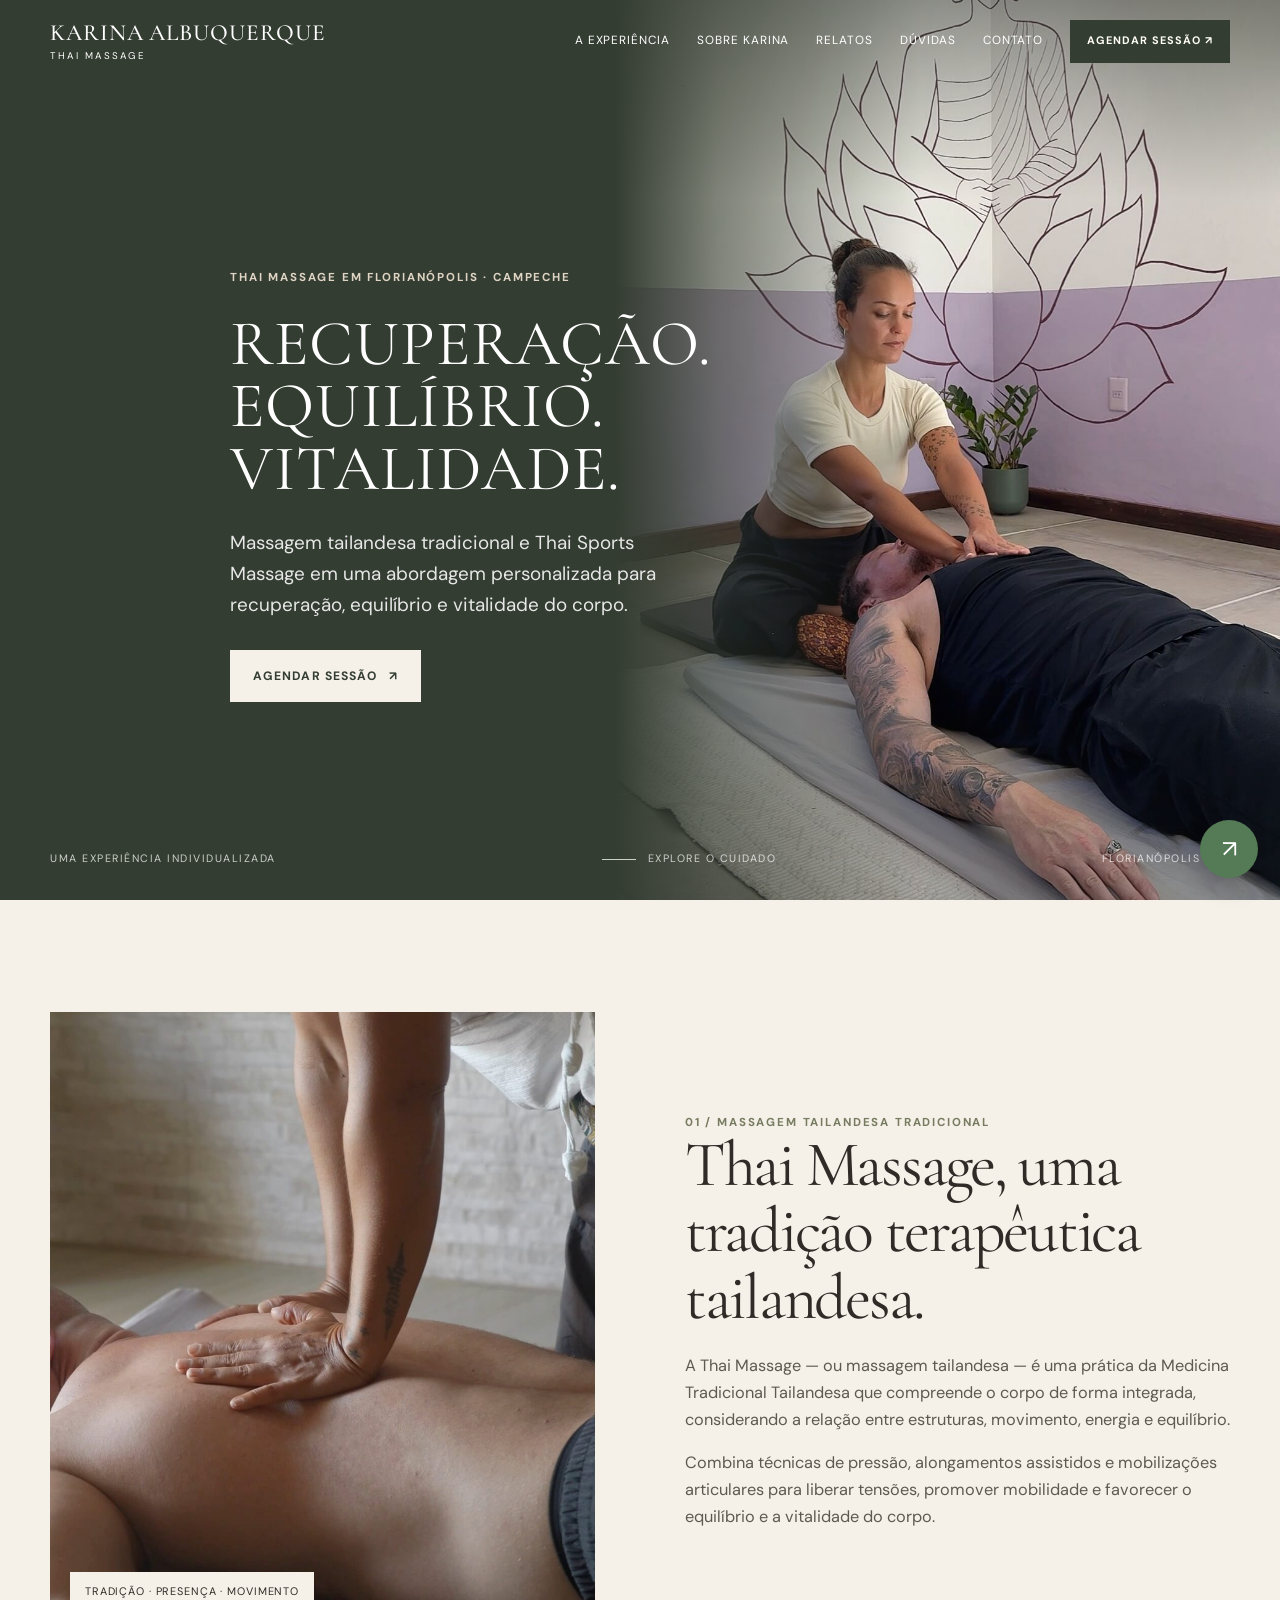
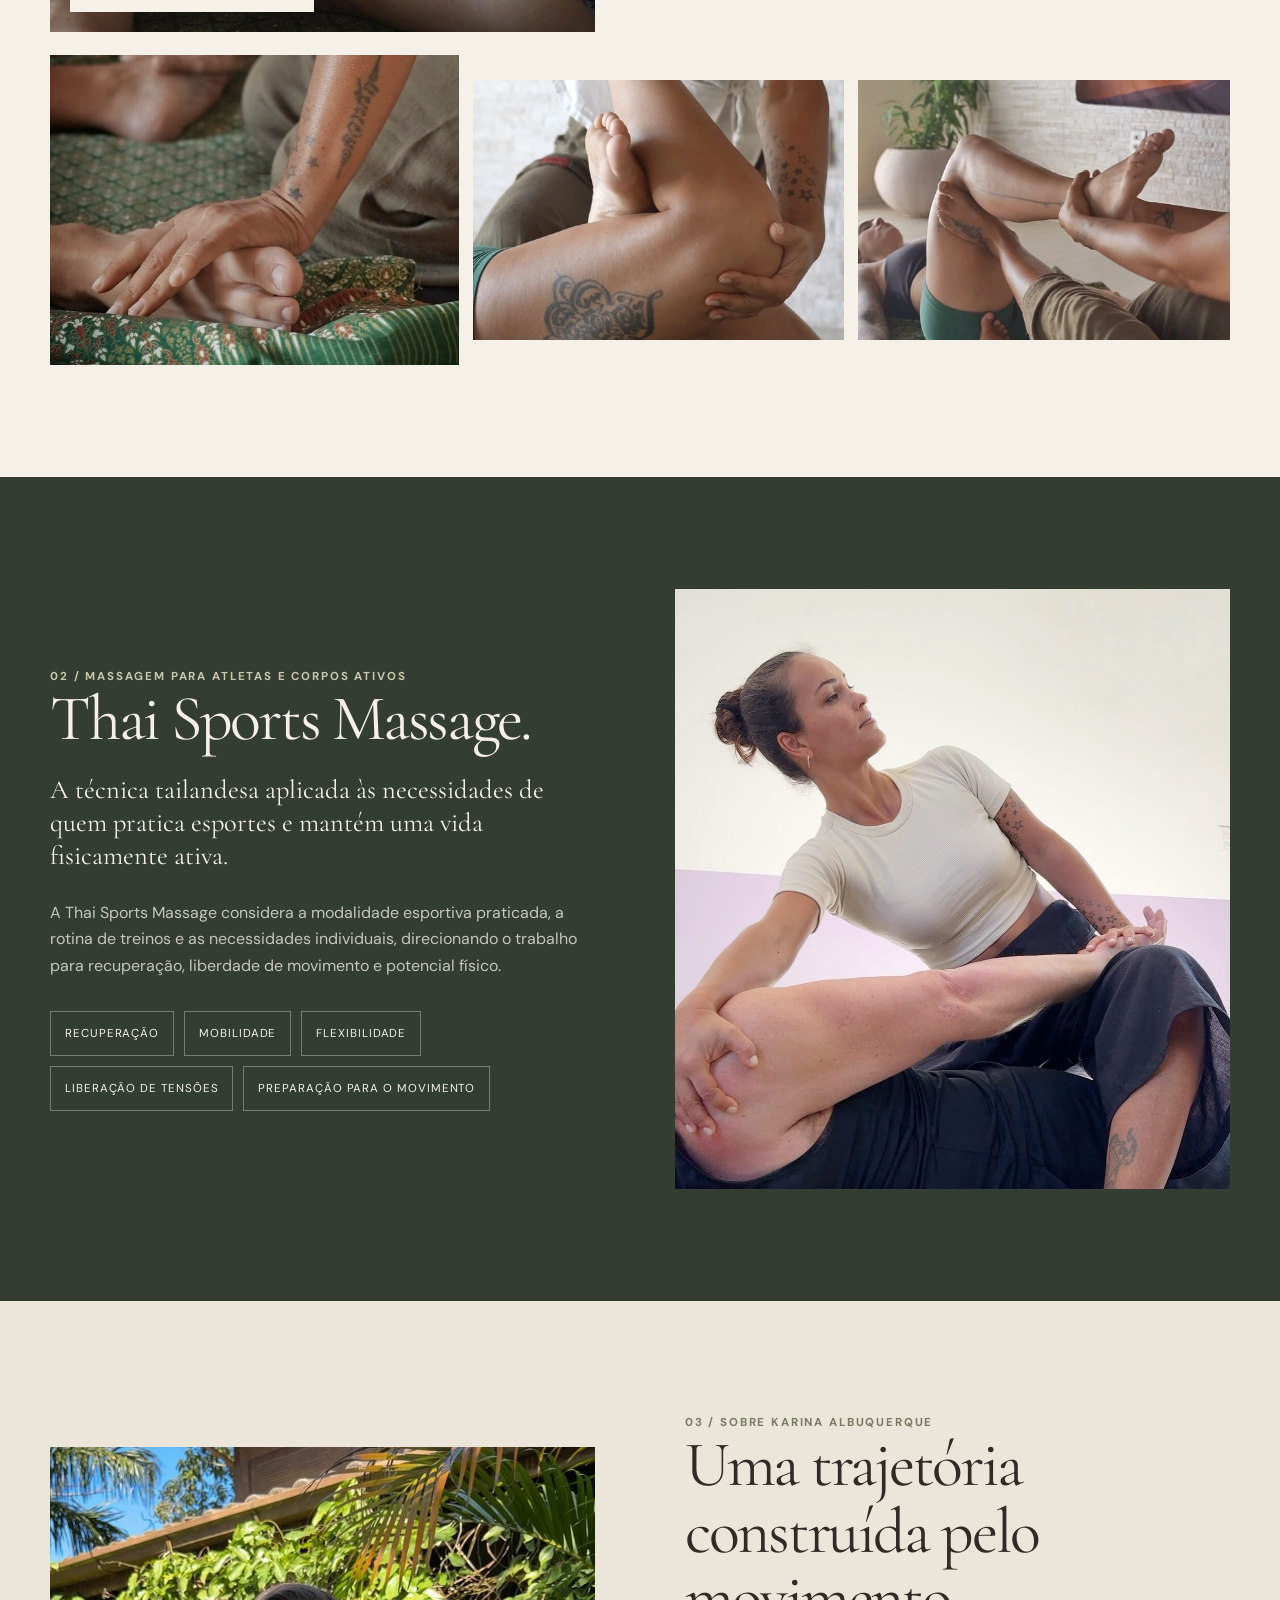
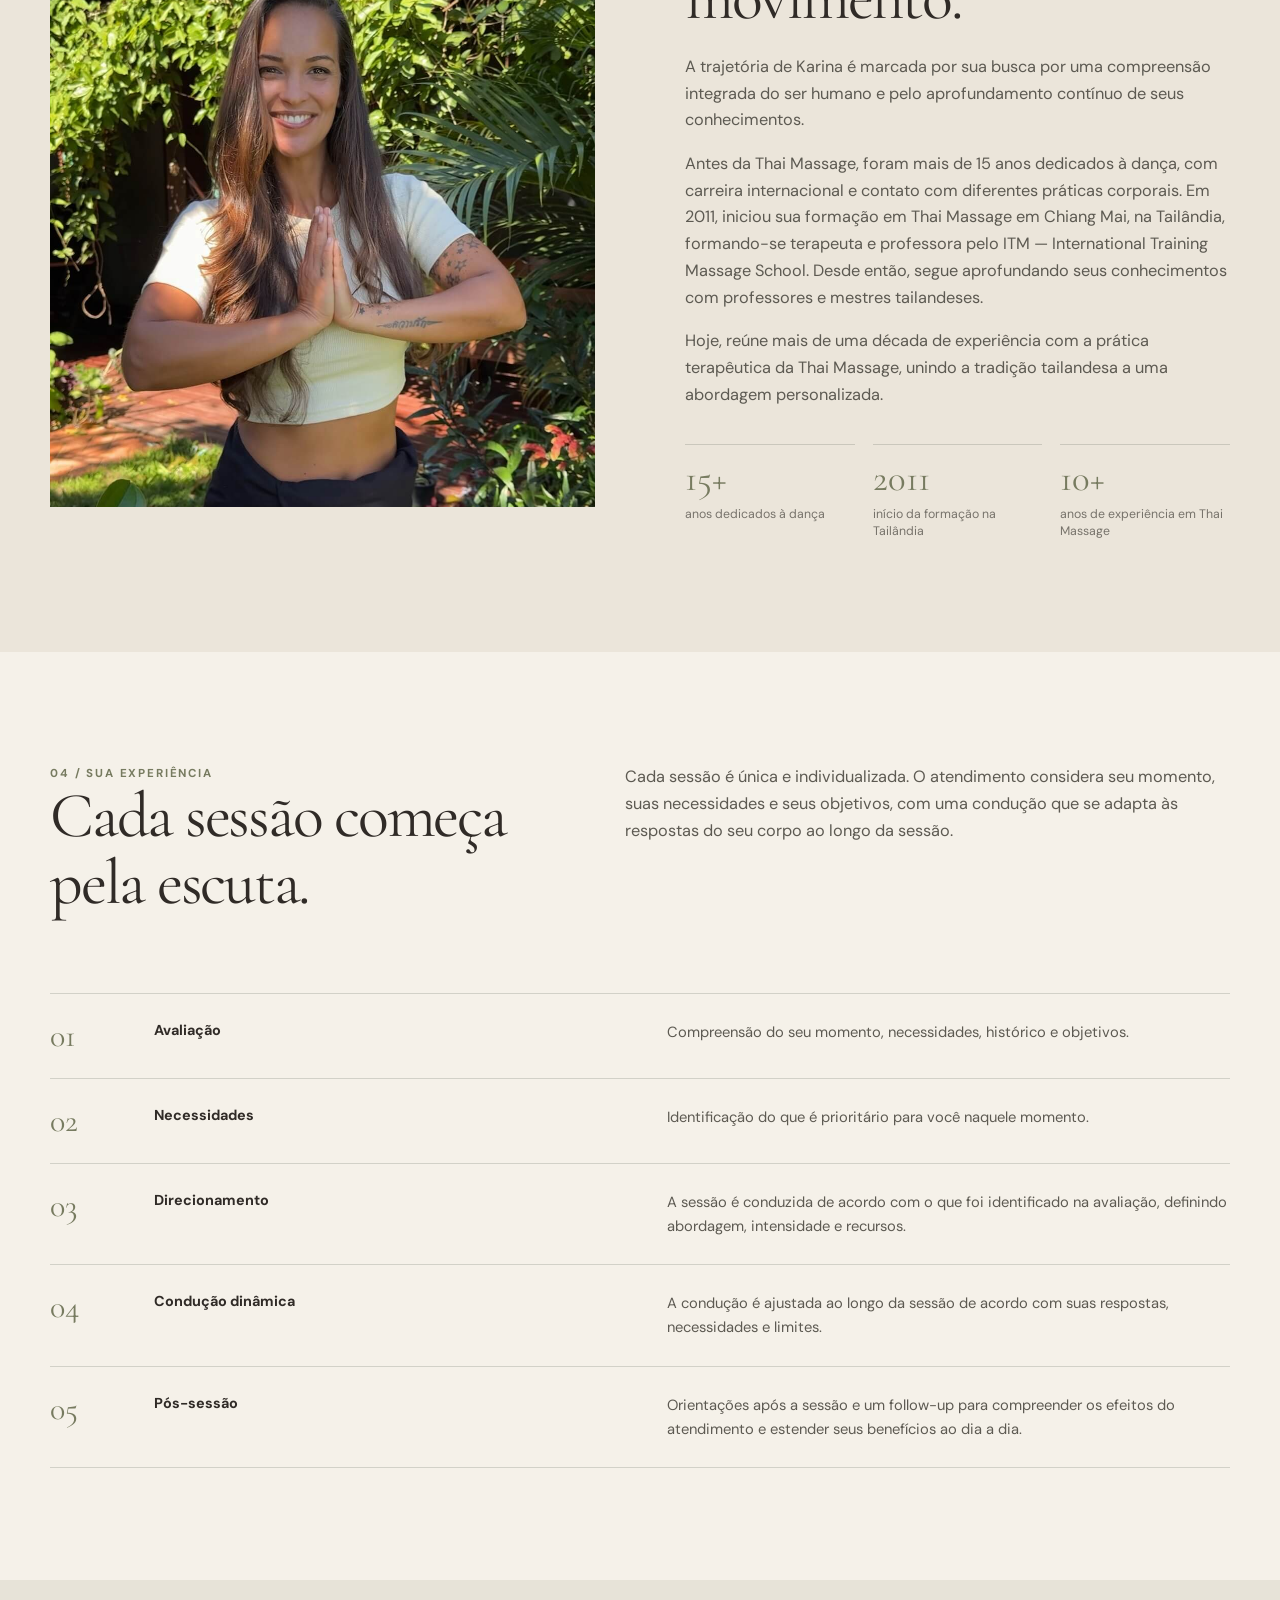
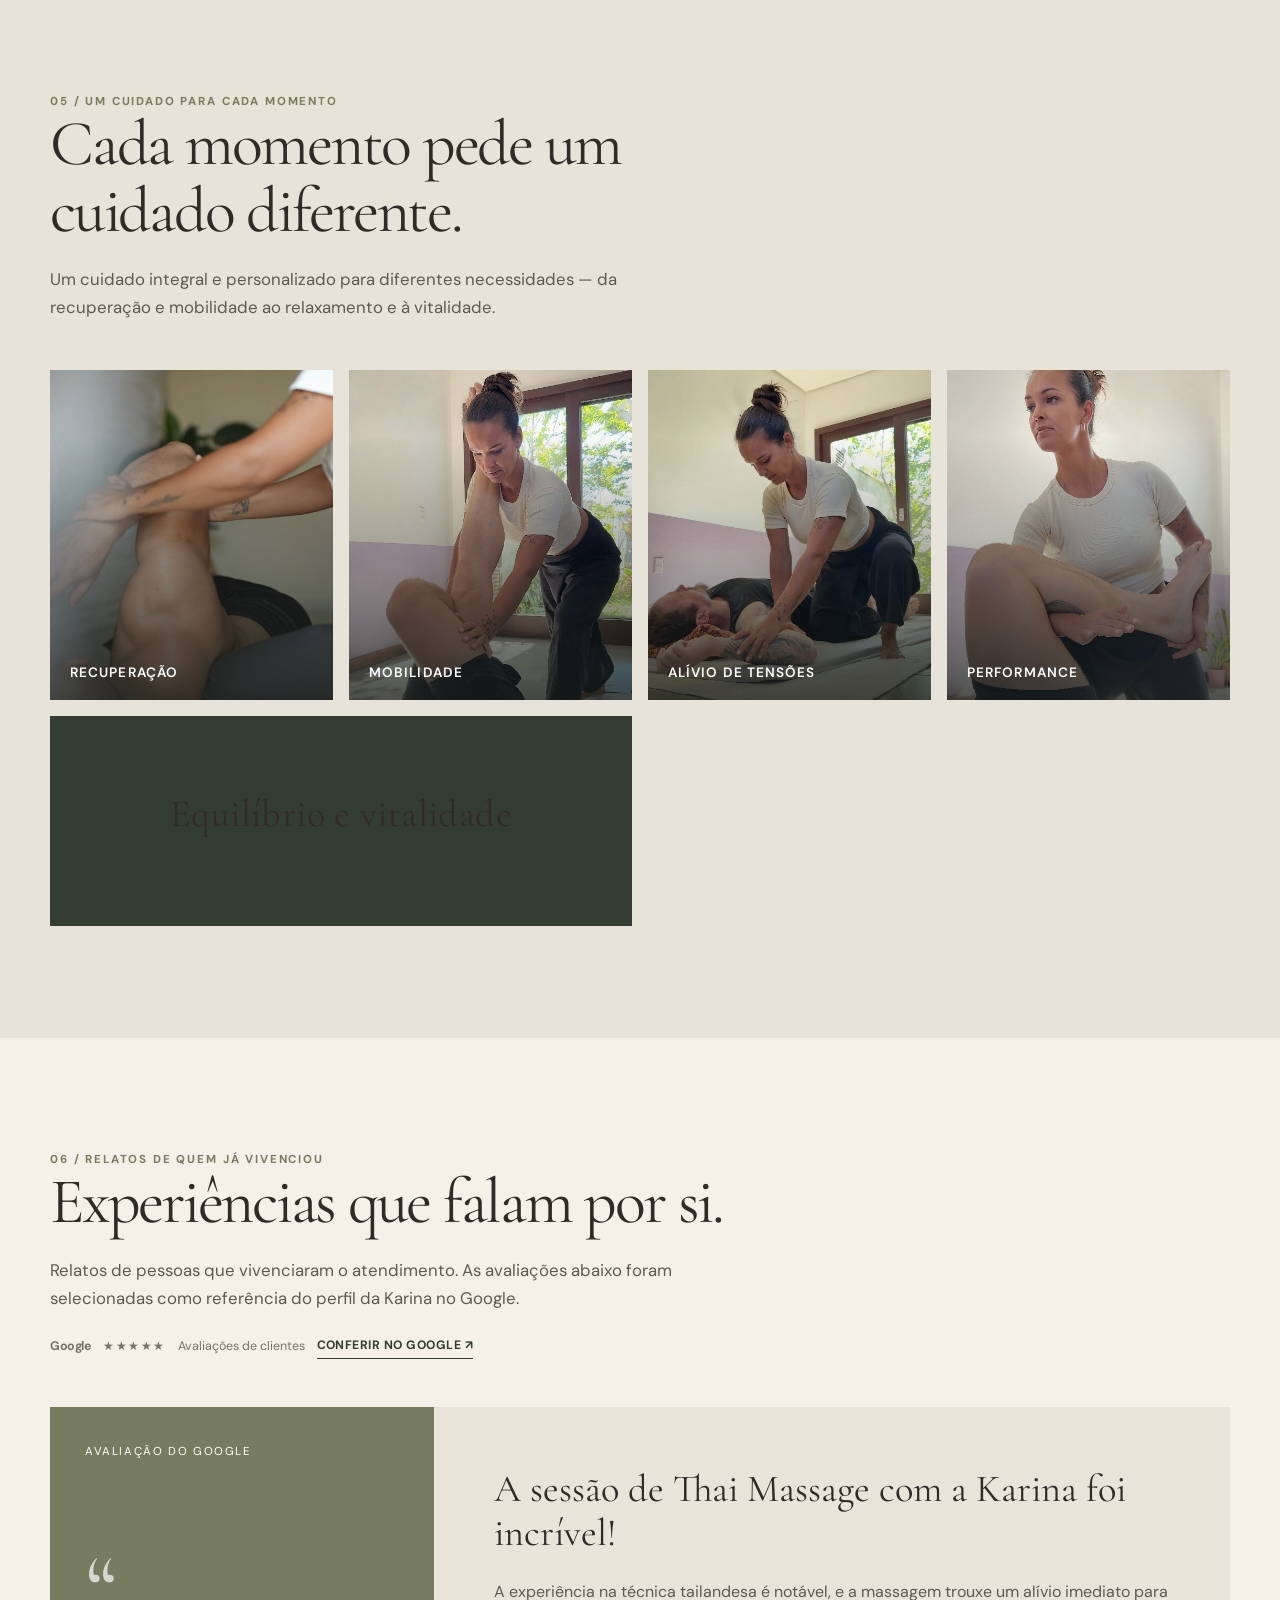
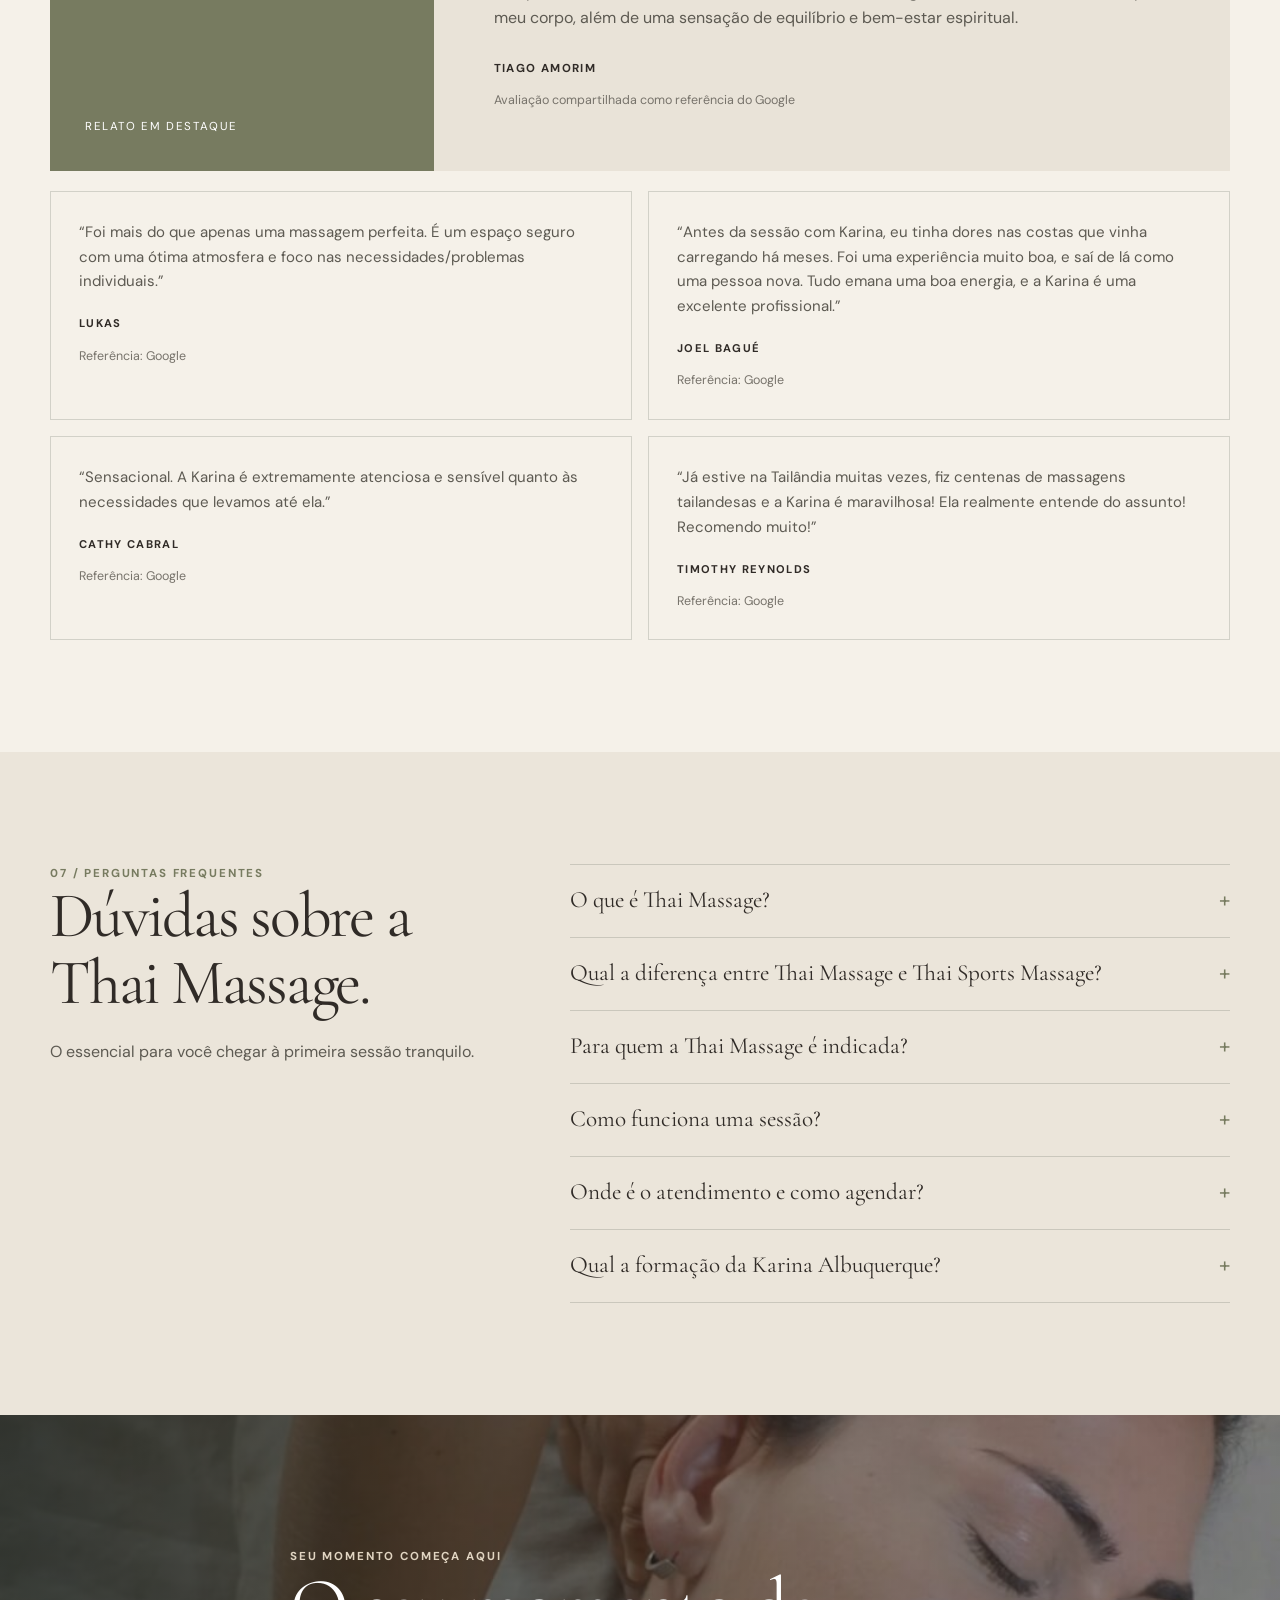
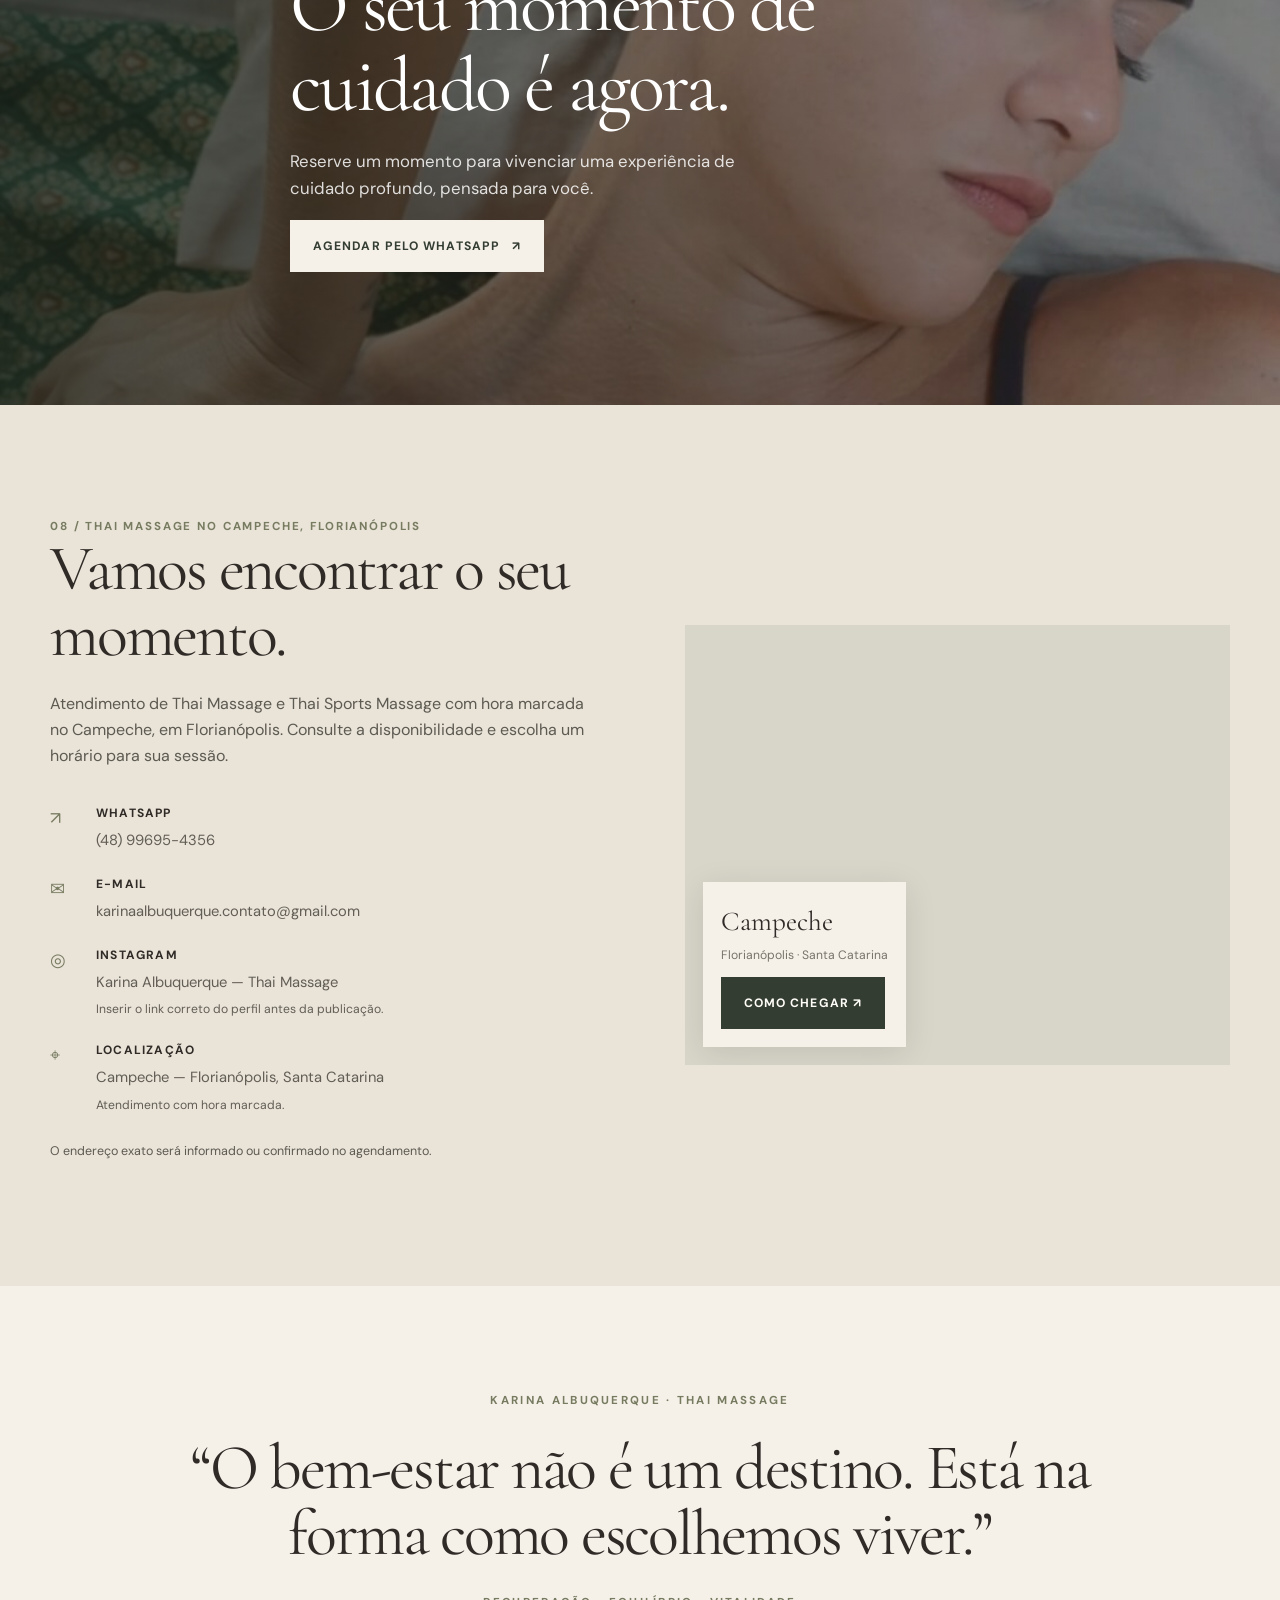
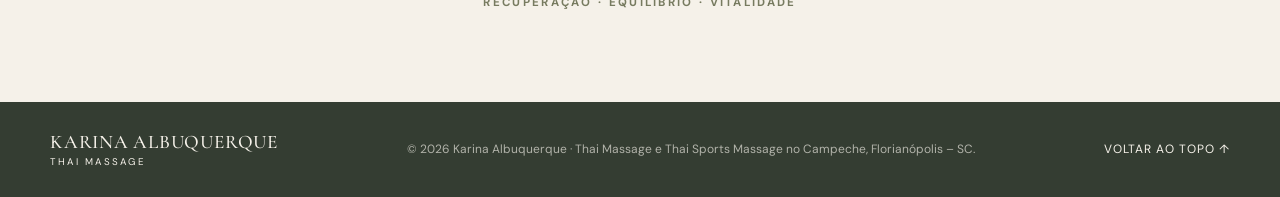
==== index.html @ 796ac559 "Add files via upload" ====
<!DOCTYPE html>
<html lang="pt-BR">
<head>
  <meta charset="utf-8">
  <meta name="viewport" content="width=device-width, initial-scale=1">
  <meta name="theme-color" content="#343d32">
  <title>Thai Massage em Florianópolis (Campeche) | Karina Albuquerque</title>
  <meta name="description" content="Thai Massage e Thai Sports Massage no Campeche, Florianópolis, com Karina Albuquerque, formada em Chiang Mai. Recuperação, mobilidade e alívio de tensões.">
  <meta name="robots" content="index, follow, max-image-preview:large">
  <meta name="author" content="Karina Albuquerque">
  <meta name="geo.region" content="BR-SC">
  <meta name="geo.placename" content="Campeche, Florianópolis">
  <!-- SUBSTITUIR "https://www.seudominio.com.br" pelo domínio definitivo do site antes da publicação (canonical, Open Graph e dados estruturados). -->
  <link rel="canonical" href="https://www.seudominio.com.br/">
  <meta property="og:type" content="website">
  <meta property="og:locale" content="pt_BR">
  <meta property="og:site_name" content="Karina Albuquerque · Thai Massage">
  <meta property="og:title" content="Thai Massage em Florianópolis (Campeche) | Karina Albuquerque">
  <meta property="og:description" content="Massagem tailandesa tradicional e Thai Sports Massage com atendimento personalizado no Campeche, Florianópolis.">
  <meta property="og:url" content="https://www.seudominio.com.br/">
  <meta property="og:image" content="https://www.seudominio.com.br/images/karina-albuquerque-thai-massage-campeche-florianopolis.jpg">
  <meta property="og:image:width" content="1080">
  <meta property="og:image:height" content="1920">
  <meta property="og:image:alt" content="Karina Albuquerque conduzindo uma sessão de Thai Massage em Florianópolis">
  <meta name="twitter:card" content="summary_large_image">
  <meta name="twitter:title" content="Thai Massage em Florianópolis (Campeche) | Karina Albuquerque">
  <meta name="twitter:description" content="Massagem tailandesa tradicional e Thai Sports Massage com atendimento personalizado no Campeche, Florianópolis.">
  <meta name="twitter:image" content="https://www.seudominio.com.br/images/karina-albuquerque-thai-massage-campeche-florianopolis.jpg">
  <link rel="preload" as="image" href="images/karina-albuquerque-thai-massage-campeche-florianopolis.jpg" fetchpriority="high">
  <script type="application/ld+json">
  {
    "@context": "https://schema.org",
    "@graph": [
      {
        "@type": "HealthAndBeautyBusiness",
        "@id": "https://www.seudominio.com.br/#negocio",
        "name": "Karina Albuquerque · Thai Massage",
        "description": "Thai Massage (massagem tailandesa tradicional) e Thai Sports Massage com atendimento personalizado e hora marcada no Campeche, Florianópolis.",
        "url": "https://www.seudominio.com.br/",
        "image": "https://www.seudominio.com.br/images/karina-albuquerque-thai-massage-campeche-florianopolis.jpg",
        "telephone": "+55-48-99695-4356",
        "email": "karinaalbuquerque.contato@gmail.com",
        "address": {
          "@type": "PostalAddress",
          "addressLocality": "Florianópolis",
          "addressRegion": "SC",
          "addressCountry": "BR",
          "streetAddress": "Campeche"
        },
        "areaServed": { "@type": "City", "name": "Florianópolis" },
        "hasMap": "https://www.google.com/maps?q=Campeche%2C+Florian%C3%B3polis%2C+SC",
        "founder": { "@id": "https://www.seudominio.com.br/#karina" },
        "knowsLanguage": ["pt-BR", "en"],
        "hasOfferCatalog": {
          "@type": "OfferCatalog",
          "name": "Atendimentos",
          "itemListElement": [
            { "@type": "Offer", "itemOffered": { "@type": "Service", "name": "Thai Massage", "description": "Massagem tradicional tailandesa com técnicas de pressão, alongamentos assistidos e mobilizações articulares." } },
            { "@type": "Offer", "itemOffered": { "@type": "Service", "name": "Thai Sports Massage", "description": "Thai Massage direcionada a atletas e pessoas fisicamente ativas, com foco em recuperação, mobilidade e performance." } }
          ]
        }
      },
      {
        "@type": "Person",
        "@id": "https://www.seudominio.com.br/#karina",
        "name": "Karina Albuquerque",
        "jobTitle": "Terapeuta e professora de Thai Massage",
        "image": "https://www.seudominio.com.br/images/karina-albuquerque-terapeuta-thai-massage.jpg",
        "alumniOf": { "@type": "EducationalOrganization", "name": "ITM — International Training Massage School", "address": "Chiang Mai, Tailândia" },
        "worksFor": { "@id": "https://www.seudominio.com.br/#negocio" }
      },
      {
        "@type": "WebPage",
        "@id": "https://www.seudominio.com.br/#pagina",
        "url": "https://www.seudominio.com.br/",
        "name": "Thai Massage em Florianópolis (Campeche) | Karina Albuquerque",
        "inLanguage": "pt-BR",
        "about": { "@id": "https://www.seudominio.com.br/#negocio" },
        "primaryImageOfPage": "https://www.seudominio.com.br/images/karina-albuquerque-thai-massage-campeche-florianopolis.jpg"
      },
      {
        "@type": "FAQPage",
        "mainEntity": [
          { "@type": "Question", "name": "O que é Thai Massage?", "acceptedAnswer": { "@type": "Answer", "text": "A Thai Massage, ou massagem tailandesa, é uma prática da Medicina Tradicional Tailandesa que combina técnicas de pressão, alongamentos assistidos e mobilizações articulares para liberar tensões, promover mobilidade e favorecer o equilíbrio e a vitalidade do corpo." } },
          { "@type": "Question", "name": "Qual a diferença entre Thai Massage e Thai Sports Massage?", "acceptedAnswer": { "@type": "Answer", "text": "A Thai Sports Massage aplica a técnica tailandesa às necessidades de quem pratica esportes. Ela considera a modalidade, a rotina de treinos e as necessidades individuais, com foco em recuperação, mobilidade, flexibilidade e preparação para o movimento." } },
          { "@type": "Question", "name": "Para quem a Thai Massage é indicada?", "acceptedAnswer": { "@type": "Answer", "text": "Para quem busca recuperação, mais mobilidade, alívio de tensões, melhor performance ou simplesmente equilíbrio e vitalidade — de atletas e pessoas fisicamente ativas a quem deseja um momento de cuidado." } },
          { "@type": "Question", "name": "Como funciona uma sessão?", "acceptedAnswer": { "@type": "Answer", "text": "Cada sessão é individualizada: começa com uma avaliação do seu momento e objetivos, segue com uma condução ajustada às respostas do corpo e termina com orientações pós-sessão e um follow-up." } },
          { "@type": "Question", "name": "Onde é o atendimento e como agendar?", "acceptedAnswer": { "@type": "Answer", "text": "O atendimento é no Campeche, em Florianópolis (SC), com hora marcada. O agendamento é feito pelo WhatsApp (48) 99695-4356, e o endereço exato é informado na confirmação." } },
          { "@type": "Question", "name": "Qual a formação da Karina Albuquerque?", "acceptedAnswer": { "@type": "Answer", "text": "Karina iniciou sua formação em Chiang Mai, na Tailândia, em 2011, formando-se terapeuta e professora pelo ITM — International Training Massage School. Desde então, segue se aprofundando com professores e mestres tailandeses." } }
        ]
      }
    ]
  }
  </script>
  <link rel="preconnect" href="https://fonts.googleapis.com">
  <link rel="preconnect" href="https://fonts.gstatic.com" crossorigin>
  <link href="https://fonts.googleapis.com/css2?family=Cormorant+Garamond:wght@400;500;600&family=DM+Sans:wght@400;500;600;700&display=swap" rel="stylesheet">
  <style>
    :root {
      --paper: #f5f1e9;
      --sand: #d8c8b3;
      --olive: #777b60;
      --forest: #343d32;
      --ink: #302b27;
      --muted: #77736b;
      --line: rgba(52, 61, 50, .18);
      --white: #fffdf8;
      --serif: "Cormorant Garamond", Georgia, serif;
      --sans: "DM Sans", Arial, sans-serif;
      --wrap: 1180px;
    }
    * { box-sizing: border-box; }
    html { scroll-behavior: smooth; scroll-padding-top: 84px; }
    body { margin: 0; background: var(--paper); color: var(--ink); font-family: var(--sans); line-height: 1.65; }
    img { display: block; width: 100%; object-fit: cover; }
    a { color: inherit; text-decoration: none; }
    button, a { -webkit-tap-highlight-color: transparent; }
    .wrap { width: min(var(--wrap), calc(100% - 48px)); margin-inline: auto; }
    .eyebrow { text-transform: uppercase; letter-spacing: .16em; font-size: .72rem; font-weight: 700; color: var(--olive); }
    h1, h2, h3, p { margin-top: 0; }
    h1, h2, h3, .serif { font-family: var(--serif); font-weight: 400; line-height: 1.04; }
    h2 { font-size: clamp(2.6rem, 5vw, 4.8rem); letter-spacing: -.035em; margin-bottom: 22px; }
    h3 { font-size: 1.8rem; margin-bottom: 12px; }
    p { color: #5d5a52; }
    .section { padding: 112px 0; }
    .section-head { max-width: 720px; margin-bottom: 48px; }
    .section-head p { max-width: 650px; font-size: 1.05rem; }
    .btn { display: inline-flex; align-items: center; justify-content: center; gap: 12px; padding: 15px 22px; border: 1px solid transparent; background: var(--forest); color: var(--white); font-size: .76rem; font-weight: 700; letter-spacing: .09em; text-transform: uppercase; transition: transform .2s, background .2s; min-height: 52px; }
    .btn:hover { background: #4a5746; transform: translateY(-2px); }
    .btn-light { background: var(--paper); color: var(--forest); }
    .btn-light:hover { background: white; }
    .btn-outline { border-color: var(--forest); color: var(--forest); background: transparent; }
    .btn-outline:hover { color: white; }
    .site-header { position: fixed; inset: 0 0 auto; z-index: 20; color: white; transition: background .25s, color .25s, box-shadow .25s; }
    .site-header.scrolled { background: rgba(245,241,233,.96); color: var(--forest); box-shadow: 0 1px 0 var(--line); backdrop-filter: blur(12px); }
    .nav { min-height: 82px; display: flex; align-items: center; justify-content: space-between; gap: 24px; }
    .brand { line-height: 1.05; display: inline-flex; flex-direction: column; gap: 5px; }
    .brand strong { font-family: var(--serif); font-size: 1.45rem; letter-spacing: .04em; font-weight: 500; }
    .brand span { font-size: .61rem; letter-spacing: .23em; text-transform: uppercase; }
    .nav-links { display: flex; align-items: center; gap: 27px; font-size: .74rem; letter-spacing: .08em; text-transform: uppercase; }
    .nav-links a:not(.btn):hover { opacity: .7; }
    .nav-links .btn { min-height: 43px; padding: 11px 16px; font-size: .68rem; }
    .menu-toggle { display: none; color: inherit; border: 0; background: none; font: inherit; font-size: 1.6rem; cursor: pointer; }
    .hero { min-height: min(850px, 100svh); min-height: max(690px, 100svh); position: relative; display: flex; align-items: center; color: white; overflow: hidden; background: var(--forest); }
    .hero-media { position: absolute; top: 0; right: 0; bottom: 0; width: 52%; height: 100%; object-fit: cover; object-position: center 60%; }
    .hero::after { content: ""; position: absolute; inset: 0; background: linear-gradient(90deg, var(--forest) 0%, var(--forest) 48%, rgba(52,61,50,.55) 56%, rgba(52,61,50,0) 72%), linear-gradient(180deg, rgba(26,31,25,.45), transparent 22%), linear-gradient(0deg, rgba(26,31,25,.30), transparent 30%); }
    .hero-content { position: relative; z-index: 1; padding-top: 70px; max-width: 820px; }
    .hero .eyebrow { color: #e0d5c4; margin-bottom: 26px; }
    .hero h1 .eyebrow { display: block; font-family: var(--sans); line-height: 1.65; }
    .hero h1 { font-size: clamp(3rem, 5vw, 5rem); letter-spacing: .015em; line-height: .98; margin-bottom: 26px; max-width: 820px; text-transform: uppercase; }
    .editorial-caps { text-transform: uppercase; letter-spacing: .025em; }
    .google-source { display: flex; flex-wrap: wrap; align-items: center; gap: 12px; margin-top: 22px; }
    .google-mark { font-family: var(--sans); font-size: .9rem; font-weight: 700; letter-spacing: -.04em; color: #4285f4; }
    .google-stars { color: #e5a600; font-size: 1rem; letter-spacing: .12em; white-space: nowrap; }
    .google-source span, .review-origin { color: var(--muted); font-size: .78rem; }
    .google-link { display: inline-flex; align-items: center; gap: 8px; border-bottom: 1px solid currentColor; color: var(--forest); font-size: .76rem; font-weight: 700; letter-spacing: .04em; text-transform: uppercase; padding-bottom: 3px; }
    .review-origin { display: block; margin-top: 10px; }
    .hero p { color: rgba(255,255,255,.88); max-width: 460px; font-size: clamp(1rem, 1.6vw, 1.18rem); margin-bottom: 30px; }
    .hero-bottom { position: absolute; z-index: 1; bottom: 32px; left: 0; right: 0; display: flex; justify-content: space-between; align-items: center; color: rgba(255,255,255,.75); text-transform: uppercase; letter-spacing: .14em; font-size: .67rem; }
    .scroll-note { display: flex; align-items: center; gap: 12px; }
    .scroll-note::before { content: ""; width: 34px; height: 1px; background: currentColor; }
    .intro-grid, .about-grid, .contact-grid { display: grid; grid-template-columns: 1fr 1fr; gap: clamp(36px, 7vw, 100px); align-items: center; }
    .intro-photo { position: relative; }
    .intro-photo img { height: 620px; }
    .photo-caption { position: absolute; bottom: 20px; left: 20px; padding: 11px 15px; background: var(--paper); font-size: .68rem; letter-spacing: .08em; text-transform: uppercase; }
    .copy p { font-size: 1.02rem; }
    .copy p:last-child { margin-bottom: 0; }
    .gallery { display: grid; grid-template-columns: 1.1fr 1fr 1fr; gap: 14px; margin-top: 48px; align-items: stretch; }
    .gallery img { height: 260px; }
    .gallery img:first-child { height: 310px; margin-top: -25px; }
    .sports { background: var(--forest); color: var(--paper); }
    .sports p { color: rgba(245,241,233,.76); }
    .sports .eyebrow { color: #c8c8ac; }
    .sports-grid { display: grid; grid-template-columns: 1fr 1fr; gap: 70px; align-items: center; }
    .sports-image { height: 600px; }
    .word-list { display: flex; flex-wrap: wrap; gap: 10px; margin-top: 32px; }
    .word-list span { border: 1px solid rgba(245,241,233,.35); padding: 12px 14px; font-size: .72rem; letter-spacing: .08em; text-transform: uppercase; }
    .about { background: #ebe5da; }
    .about-photo { height: 660px; }
    .milestones { display: grid; grid-template-columns: repeat(3, 1fr); gap: 18px; margin-top: 35px; }
    .milestone { border-top: 1px solid var(--line); padding-top: 16px; }
    .milestone strong { display: block; color: var(--olive); font-family: var(--serif); font-size: 2.3rem; font-weight: 400; line-height: 1; margin-bottom: 8px; }
    .milestone span { color: var(--muted); font-size: .77rem; line-height: 1.4; display: block; }
    .process-intro { display: grid; grid-template-columns: .9fr 1.1fr; gap: 80px; margin-bottom: 54px; }
    .process-list { border-top: 1px solid var(--line); }
    .process-item { display: grid; grid-template-columns: 80px 1fr 1.15fr; gap: 24px; padding: 26px 0; border-bottom: 1px solid var(--line); align-items: start; }
    .process-number { font-family: var(--serif); font-size: 2rem; color: var(--olive); line-height: 1; }
    .process-item h3 { font-family: var(--sans); font-size: .9rem; line-height: 1.4; font-weight: 700; margin: 0; }
    .process-item p { margin: 0; font-size: .92rem; }
    .needs { background: #e7e3d8; }
    .needs-grid { display: grid; grid-template-columns: repeat(4, 1fr); gap: 16px; }
    .need-card { position: relative; overflow: hidden; min-height: 330px; color: white; background: var(--forest); }
    .need-card img { position: absolute; inset: 0; width: 100%; height: 100%; transition: transform .5s; }
    .need-card:hover img { transform: scale(1.05); }
    .need-card::after { content: ""; position: absolute; inset: 0; background: linear-gradient(0deg, rgba(22,27,22,.76), rgba(22,27,22,.02) 80%); }
    .need-card h3 { position: absolute; z-index: 1; bottom: 18px; left: 20px; right: 16px; margin: 0; font-family: var(--sans); font-size: .85rem; font-weight: 600; letter-spacing: .08em; text-transform: uppercase; line-height: 1.4; }
    .need-wide { grid-column: span 2; min-height: 210px; background: var(--forest); display: flex; align-items: center; justify-content: center; padding: 30px; text-align: center; }
    .need-wide h3 { position: relative; inset: auto; font-family: var(--serif); font-size: clamp(1.8rem, 3vw, 3rem); font-weight: 400; letter-spacing: .01em; }
    .testimonials { background: var(--paper); }
    .review-feature { display: grid; grid-template-columns: .65fr 1.35fr; background: #e9e3d8; margin-bottom: 20px; }
    .review-label { padding: 35px; background: var(--olive); color: white; display: flex; flex-direction: column; justify-content: space-between; }
    .review-label .quote-mark { font-family: var(--serif); font-size: 6rem; line-height: .7; opacity: .7; }
    .review-label span { font-size: .72rem; letter-spacing: .14em; text-transform: uppercase; }
    .review-text { padding: clamp(28px, 5vw, 60px); }
    .review-text blockquote { font-family: var(--serif); font-size: clamp(1.6rem, 3vw, 2.6rem); line-height: 1.15; margin: 0 0 24px; }
    .review-text p { margin-bottom: 22px; }
    .review-text strong { font-size: .72rem; letter-spacing: .12em; text-transform: uppercase; }
    .review-grid { display: grid; grid-template-columns: repeat(2, 1fr); gap: 16px; }
    .review-card { border: 1px solid var(--line); padding: 28px; }
    .review-card p { font-size: .94rem; }
    .review-card strong { font-size: .7rem; letter-spacing: .12em; text-transform: uppercase; }
    .cta { min-height: 590px; position: relative; display: flex; align-items: center; color: white; overflow: hidden; }
    .cta > img { position: absolute; inset: 0; width: 100%; height: 100%; }
    .cta::after { content: ""; position: absolute; inset: 0; background: linear-gradient(90deg, rgba(25,31,24,.82), rgba(25,31,24,.3)); }
    .cta-content { position: relative; z-index: 1; max-width: 700px; padding-block: 100px; }
    .cta h2 { font-size: clamp(3rem, 6vw, 5.8rem); }
    .cta p { color: rgba(255,255,255,.84); max-width: 490px; font-size: 1.05rem; }
    .faq { background: #ebe5da; }
    .faq-grid { display: grid; grid-template-columns: .8fr 1.2fr; gap: 80px; align-items: start; }
    .faq-list { border-top: 1px solid var(--line); }
    .faq-item { border-bottom: 1px solid var(--line); }
    .faq-item summary { cursor: pointer; list-style: none; display: flex; justify-content: space-between; align-items: baseline; gap: 20px; padding: 22px 0; font-family: var(--serif); font-size: 1.45rem; line-height: 1.2; color: var(--ink); }
    .faq-item summary::-webkit-details-marker { display: none; }
    .faq-item summary::after { content: "+"; font-family: var(--sans); font-size: 1.3rem; color: var(--olive); transition: transform .2s; }
    .faq-item[open] summary::after { transform: rotate(45deg); }
    .faq-item p { margin: 0; padding-bottom: 24px; max-width: 620px; font-size: .96rem; }
    .contact { background: #e9e3d8; }
    .contact-details { display: grid; gap: 22px; margin-top: 34px; font-style: normal; }
    .contact-row { display: grid; grid-template-columns: 32px 1fr; gap: 14px; align-items: start; }
    .contact-row .icon { color: var(--olive); font-size: 1.1rem; }
    .contact-row strong { display: block; font-size: .75rem; text-transform: uppercase; letter-spacing: .1em; margin-bottom: 3px; }
    .contact-row span, .contact-row a { font-size: .92rem; color: #625e56; overflow-wrap: anywhere; }
    .map-card { background: #d8d5c9; min-height: 440px; position: relative; display: grid; place-items: center; overflow: hidden; }
    .map-card iframe { position: absolute; inset: 0; width: 100%; height: 100%; border: 0; filter: grayscale(.55) sepia(.12); }
    .map-overlay { position: absolute; left: 18px; bottom: 18px; z-index: 1; background: var(--paper); padding: 18px; max-width: 260px; box-shadow: 0 6px 30px rgba(0,0,0,.1); }
    .map-overlay strong { display: block; font-family: var(--serif); font-size: 1.7rem; font-weight: 400; }
    .map-overlay span { font-size: .76rem; color: var(--muted); display: block; margin-bottom: 12px; }
    .final-quote { text-align: center; background: var(--paper); padding: 105px 24px 90px; }
    .final-quote .quote-text { max-width: 900px; margin: 25px auto; font-family: var(--serif); font-size: clamp(2.5rem, 5vw, 5rem); line-height: 1.04; letter-spacing: -.035em; color: var(--ink); }
    .final-quote .eyebrow { letter-spacing: .2em; }
    footer { background: var(--forest); color: var(--paper); padding: 30px 0; }
    .footer-inner { display: flex; justify-content: space-between; gap: 24px; align-items: center; }
    footer p { color: rgba(245,241,233,.65); margin: 0; font-size: .75rem; }
    footer .brand strong { font-size: 1.2rem; }
    .whatsapp-float { position: fixed; right: 22px; bottom: 22px; z-index: 18; width: 58px; height: 58px; display: grid; place-items: center; border-radius: 50%; background: #557a56; color: white; box-shadow: 0 8px 24px rgba(0,0,0,.2); font-size: 1.5rem; transition: transform .2s; }
    .whatsapp-float:hover { transform: translateY(-3px); }
    .mobile-booking { display: none; }
    .reveal { opacity: 0; transform: translateY(20px); transition: opacity .65s ease, transform .65s ease; }
    .reveal.visible { opacity: 1; transform: none; }
    @media (prefers-reduced-motion: reduce) { html { scroll-behavior: auto; } .reveal { opacity: 1; transform: none; transition: none; } * { transition-duration: .01ms !important; } }
    @media (max-width: 900px) {
      .nav-links { gap: 16px; }
      .nav-links a:not(.btn) { display: none; }
      .hero { align-items: flex-end; }
      .hero-media { width: 100%; object-position: 40% 30%; }
      .hero::after { background: linear-gradient(0deg, rgba(25,31,24,.88) 0%, rgba(25,31,24,.55) 45%, rgba(25,31,24,.10) 75%), linear-gradient(180deg, rgba(26,31,25,.45), transparent 22%); }
      .hero-content { padding-bottom: 100px; }
      .section { padding: 86px 0; }
      .intro-grid, .about-grid, .sports-grid { gap: 38px; }
      .intro-photo img { height: 520px; }
      .sports-image { height: 520px; }
      .about-photo { height: 560px; }
      .needs-grid { grid-template-columns: repeat(2, 1fr); }
      .need-card { min-height: 280px; }
      .process-intro { gap: 35px; }
      .faq-grid { gap: 35px; }
    }
    @media (max-width: 640px) {
      .wrap { width: min(100% - 36px, var(--wrap)); }
      .nav { min-height: 72px; }
      .brand strong { font-size: 1.22rem; }
      .brand span { font-size: .55rem; }
      .menu-toggle { display: block; }
      .nav-links { display: none; position: absolute; top: 72px; left: 0; right: 0; padding: 18px; background: var(--paper); color: var(--forest); flex-direction: column; align-items: stretch; gap: 0; box-shadow: 0 12px 20px rgba(0,0,0,.08); }
      .nav-links.open { display: flex; }
      .nav-links a:not(.btn) { display: block; padding: 13px 5px; border-bottom: 1px solid var(--line); }
      .nav-links .btn { margin-top: 12px; }
      .site-header.scrolled .nav-links { background: var(--paper); }
      .hero { min-height: 790px; min-height: 100svh; max-height: 900px; }
      .hero-media { object-position: 40% center; }
      .hero-content { padding-top: 90px; padding-bottom: 140px; }
      .hero h1 { font-size: clamp(2.8rem, 13.4vw, 4.7rem); letter-spacing: .005em; }
      .hero p { font-size: .98rem; max-width: 410px; }
      .hero-bottom { bottom: 90px; font-size: .58rem; }
      .hero-bottom .location-note { display: none; }
      .section { padding: 74px 0; }
      h2 { font-size: clamp(2.7rem, 12vw, 4rem); }
      .section-head { margin-bottom: 34px; }
      .intro-grid, .about-grid, .contact-grid, .sports-grid, .process-intro { grid-template-columns: 1fr; gap: 32px; }
      .intro-photo { order: -1; }
      .intro-photo img { height: 430px; }
      .gallery { grid-template-columns: repeat(2, 1fr); gap: 10px; margin-top: 30px; }
      .gallery img, .gallery img:first-child { height: 200px; margin-top: 0; }
      .gallery img:first-child { grid-column: span 2; height: 240px; }
      .sports-image { height: 390px; order: -1; }
      .word-list { gap: 8px; }
      .word-list span { font-size: .65rem; padding: 10px; }
      .about-photo { height: 460px; }
      .milestones { gap: 12px; }
      .milestone strong { font-size: 1.9rem; }
      .milestone span { font-size: .68rem; }
      .process-intro { margin-bottom: 32px; }
      .process-item { grid-template-columns: 42px 1fr; gap: 10px 15px; padding: 22px 0; }
      .process-item p { grid-column: 2; }
      .process-number { font-size: 1.7rem; }
      .needs-grid { gap: 10px; }
      .need-card { min-height: 230px; }
      .need-card h3 { left: 13px; bottom: 13px; font-size: .73rem; }
      .need-wide { min-height: 150px; padding: 18px; }
      .review-feature { grid-template-columns: 1fr; }
      .review-label { padding: 22px 25px; min-height: 100px; flex-direction: row; align-items: center; }
      .review-label .quote-mark { font-size: 4rem; }
      .review-text { padding: 28px 24px; }
      .review-grid { grid-template-columns: 1fr; }
      .review-card { padding: 23px; }
      .cta { min-height: 600px; }
      .cta > img { object-position: center 40%; }
      .cta::after { background: linear-gradient(0deg, rgba(25,31,24,.83), rgba(25,31,24,.23)); }
      .cta-content { padding-block: 90px; }
      .faq-grid { grid-template-columns: 1fr; gap: 28px; }
      .faq-item summary { font-size: 1.25rem; padding: 18px 0; }
      .contact-grid { gap: 36px; }
      .map-card { min-height: 340px; }
      .final-quote { padding: 80px 22px 72px; }
      .footer-inner { align-items: flex-start; flex-direction: column; }
      .whatsapp-float { display: none; }
      .mobile-booking { display: block; position: fixed; z-index: 19; bottom: 0; left: 0; right: 0; padding: 10px 18px calc(10px + env(safe-area-inset-bottom)); background: rgba(245,241,233,.97); border-top: 1px solid var(--line); backdrop-filter: blur(10px); }
      .mobile-booking .btn { width: 100%; min-height: 48px; }
      footer { padding-bottom: 92px; }
    }
  </style>
</head>
<body>
  <header class="site-header" id="siteHeader">
    <div class="wrap nav">
      <a class="brand" href="#inicio" aria-label="Karina Albuquerque Thai Massage, início">
        <strong>KARINA ALBUQUERQUE</strong><span>Thai Massage</span>
      </a>
      <button class="menu-toggle" id="menuToggle" aria-label="Abrir menu" aria-expanded="false">☰</button>
      <nav class="nav-links" id="navLinks" aria-label="Navegação principal">
        <a href="#thai-massage">A experiência</a>
        <a href="#karina">Sobre Karina</a>
        <a href="#relatos">Relatos</a>
        <a href="#duvidas">Dúvidas</a>
        <a href="#contato">Contato</a>
        <a class="btn" href="#agendamento">Agendar sessão ↗</a>
      </nav>
    </div>
  </header>

  <main>
    <!-- 01 — Topo -->
    <section class="hero" id="inicio" aria-label="Apresentação">
      <img class="hero-media" src="images/karina-albuquerque-thai-massage-campeche-florianopolis.jpg" width="1080" height="1920" alt="Karina Albuquerque conduzindo uma sessão de Thai Massage em seu espaço no Campeche, Florianópolis" fetchpriority="high">
      <div class="wrap hero-content">
        <h1><span class="eyebrow">Thai Massage em Florianópolis · Campeche</span>Recuperação.<br>Equilíbrio.<br>Vitalidade.</h1>
        <p>Massagem tailandesa tradicional e Thai Sports Massage em uma abordagem personalizada para recuperação, equilíbrio e vitalidade do corpo.</p>
        <a class="btn btn-light" href="#agendamento">Agendar sessão <span aria-hidden="true">↗</span></a>
      </div>
      <div class="wrap hero-bottom">
        <span>Uma experiência individualizada</span>
        <span class="scroll-note">Explore o cuidado</span>
        <span class="location-note">Florianópolis · SC</span>
      </div>
    </section>

    <!-- 02 — Thai Massage -->
    <section class="section" id="thai-massage">
      <div class="wrap">
        <div class="intro-grid">
          <div class="intro-photo reveal">
            <img src="images/thai-massage-pressao-palmas-costas.jpg" width="1080" height="1920" alt="Thai Massage: pressão com as palmas das mãos ao longo das costas, sobre tecido tradicional tailandês" loading="lazy" decoding="async" style="object-position:center 58%">
            <div class="photo-caption">Tradição · Presença · Movimento</div>
          </div>
          <div class="copy reveal">
            <div class="eyebrow">01 / Massagem tailandesa tradicional</div>
            <h2>Thai Massage, uma tradição terapêutica tailandesa.</h2>
            <p>A Thai Massage — ou massagem tailandesa — é uma prática da Medicina Tradicional Tailandesa que compreende o corpo de forma integrada, considerando a relação entre estruturas, movimento, energia e equilíbrio.</p>
            <p>Combina técnicas de pressão, alongamentos assistidos e mobilizações articulares para liberar tensões, promover mobilidade e favorecer o equilíbrio e a vitalidade do corpo.</p>
          </div>
        </div>
        <div class="gallery reveal" aria-label="Detalhes da prática de Thai Massage">
          <img src="images/thai-massage-tradicional-maos-pes.jpg" width="720" height="1057" alt="Detalhe da massagem tailandesa tradicional: mãos trabalhando os pés sobre tecido tailandês" loading="lazy" decoding="async" style="object-position:center 68%">
          <img src="images/alongamento-assistido-perna-thai-massage.jpg" width="1080" height="1920" alt="Alongamento assistido de perna com apoio no joelho durante a Thai Massage" loading="lazy" decoding="async" style="object-position:center 50%">
          <img src="images/mobilizacao-pe-tornozelo-thai-massage.jpg" width="1080" height="1920" alt="Mobilização do pé e do tornozelo em sessão de Thai Massage" loading="lazy" decoding="async" style="object-position:center 48%">
        </div>
      </div>
    </section>

    <!-- 03 — Thai Sports Massage -->
    <section class="section sports" id="thai-sports">
      <div class="wrap sports-grid">
        <div class="reveal">
          <div class="eyebrow">02 / Massagem para atletas e corpos ativos</div>
          <h2>Thai Sports Massage.</h2>
          <p class="serif" style="font-size:1.65rem;line-height:1.25;color:#f5f1e9">A técnica tailandesa aplicada às necessidades de quem pratica esportes e mantém uma vida fisicamente ativa.</p>
          <p>A Thai Sports Massage considera a modalidade esportiva praticada, a rotina de treinos e as necessidades individuais, direcionando o trabalho para recuperação, liberdade de movimento e potencial físico.</p>
          <div class="word-list" aria-label="Focos da Thai Sports Massage">
            <span>Recuperação</span><span>Mobilidade</span><span>Flexibilidade</span><span>Liberação de tensões</span><span>Preparação para o movimento</span>
          </div>
        </div>
        <img class="sports-image reveal" src="images/thai-sports-massage-alongamento-florianopolis.jpg" width="1080" height="1920" alt="Karina Albuquerque aplicando alongamento de braço e tronco em sessão de Thai Sports Massage em Florianópolis" loading="lazy" decoding="async" style="object-position:center 45%">
      </div>
    </section>

    <!-- 04 — Sobre Karina -->
    <section class="section about" id="karina">
      <div class="wrap about-grid">
        <img class="about-photo reveal" src="images/karina-albuquerque-terapeuta-thai-massage.jpg" width="1080" height="1920" alt="Retrato de Karina Albuquerque, terapeuta de Thai Massage, sorrindo com as mãos unidas em saudação" loading="lazy" decoding="async" style="object-position:center 25%">
        <div class="copy reveal">
          <div class="eyebrow">03 / Sobre Karina Albuquerque</div>
          <h2>Uma trajetória construída pelo movimento.</h2>
          <p>A trajetória de Karina é marcada por sua busca por uma compreensão integrada do ser humano e pelo aprofundamento contínuo de seus conhecimentos.</p>
          <p>Antes da Thai Massage, foram mais de 15 anos dedicados à dança, com carreira internacional e contato com diferentes práticas corporais. Em 2011, iniciou sua formação em Thai Massage em Chiang Mai, na Tailândia, formando-se terapeuta e professora pelo ITM — International Training Massage School. Desde então, segue aprofundando seus conhecimentos com professores e mestres tailandeses.</p>
          <p>Hoje, reúne mais de uma década de experiência com a prática terapêutica da Thai Massage, unindo a tradição tailandesa a uma abordagem personalizada.</p>
          <div class="milestones">
            <div class="milestone"><strong>15+</strong><span>anos dedicados à dança</span></div>
            <div class="milestone"><strong>2011</strong><span>início da formação na Tailândia</span></div>
            <div class="milestone"><strong>10+</strong><span>anos de experiência em Thai Massage</span></div>
          </div>
        </div>
      </div>
    </section>

    <!-- 05 — Sua experiência -->
    <section class="section" id="experiencia">
      <div class="wrap">
        <div class="process-intro">
          <div class="reveal">
            <div class="eyebrow">04 / Sua experiência</div>
            <h2>Cada sessão começa pela escuta.</h2>
          </div>
          <div class="copy reveal">
            <p>Cada sessão é única e individualizada. O atendimento considera seu momento, suas necessidades e seus objetivos, com uma condução que se adapta às respostas do seu corpo ao longo da sessão.</p>
          </div>
        </div>
        <div class="process-list">
          <div class="process-item reveal"><div class="process-number">01</div><h3>Avaliação</h3><p>Compreensão do seu momento, necessidades, histórico e objetivos.</p></div>
          <div class="process-item reveal"><div class="process-number">02</div><h3>Necessidades</h3><p>Identificação do que é prioritário para você naquele momento.</p></div>
          <div class="process-item reveal"><div class="process-number">03</div><h3>Direcionamento</h3><p>A sessão é conduzida de acordo com o que foi identificado na avaliação, definindo abordagem, intensidade e recursos.</p></div>
          <div class="process-item reveal"><div class="process-number">04</div><h3>Condução dinâmica</h3><p>A condução é ajustada ao longo da sessão de acordo com suas respostas, necessidades e limites.</p></div>
          <div class="process-item reveal"><div class="process-number">05</div><h3>Pós-sessão</h3><p>Orientações após a sessão e um follow-up para compreender os efeitos do atendimento e estender seus benefícios ao dia a dia.</p></div>
        </div>
      </div>
    </section>

    <!-- 06 — Necessidades -->
    <section class="section needs" id="necessidades">
      <div class="wrap">
        <div class="section-head reveal">
          <div class="eyebrow">05 / Um cuidado para cada momento</div>
          <h2>Cada momento pede um cuidado diferente.</h2>
          <p>Um cuidado integral e personalizado para diferentes necessidades — da recuperação e mobilidade ao relaxamento e à vitalidade.</p>
        </div>
        <div class="needs-grid">
          <article class="need-card reveal"><img src="images/thai-massage-recuperacao-muscular.jpg" width="1080" height="1920" alt="Alongamento de perna em Thai Massage para recuperação muscular" loading="lazy" decoding="async" style="object-position:center 42%"><h3>Recuperação</h3></article>
          <article class="need-card reveal"><img src="images/thai-massage-mobilidade-alongamento.jpg" width="540" height="960" alt="Alongamento assistido de quadril e perna para ganho de mobilidade" loading="lazy" decoding="async" style="object-position:center 40%"><h3>Mobilidade</h3></article>
          <article class="need-card reveal"><img src="images/thai-massage-alivio-de-tensoes.jpg" width="540" height="960" alt="Pressão no ombro e no braço para alívio de tensões musculares" loading="lazy" decoding="async" style="object-position:center 50%"><h3>Alívio de tensões</h3></article>
          <article class="need-card reveal"><img src="images/thai-sports-massage-performance-atletas.jpg" width="540" height="960" alt="Thai Sports Massage para performance de atletas: alongamento de posterior de coxa" loading="lazy" decoding="async" style="object-position:center 38%"><h3>Performance</h3></article>
          <article class="need-wide reveal"><h3>Equilíbrio e vitalidade</h3></article>
        </div>
      </div>
    </section>

    <!-- 07 — Depoimentos -->
    <section class="section testimonials" id="relatos">
      <div class="wrap">
        <div class="section-head reveal">
          <div class="eyebrow">06 / Relatos de quem já vivenciou</div>
          <h2>Experiências que falam por si.</h2>
          <p>Relatos de pessoas que vivenciaram o atendimento. As avaliações abaixo foram selecionadas como referência do perfil da Karina no Google.</p>
          <div class="google-source" aria-label="Referência às avaliações no Google">
            <span class="google-mark" aria-hidden="true">Google</span>
            <span class="google-stars" aria-label="Estrelas de avaliação">★★★★★</span>
            <span>Avaliações de clientes</span>
            <a class="google-link" href="https://www.google.com/search?q=Karina+Albuquerque+Thai+Massage+Campeche+Florian%C3%B3polis+avalia%C3%A7%C3%B5es" target="_blank" rel="noopener">Conferir no Google ↗</a>
          </div>
        </div>
        <article class="review-feature reveal">
          <div class="review-label"><span>Avaliação do Google</span><div class="quote-mark">“</div><span>Relato em destaque</span></div>
          <div class="review-text">
            <blockquote>A sessão de Thai Massage com a Karina foi incrível!</blockquote>
            <p>A experiência na técnica tailandesa é notável, e a massagem trouxe um alívio imediato para meu corpo, além de uma sensação de equilíbrio e bem-estar espiritual.</p>
            <strong>Tiago Amorim</strong><span class="review-origin">Avaliação compartilhada como referência do Google</span>
          </div>
        </article>
        <div class="review-grid">
          <article class="review-card reveal"><p>“Foi mais do que apenas uma massagem perfeita. É um espaço seguro com uma ótima atmosfera e foco nas necessidades/problemas individuais.”</p><strong>Lukas</strong><span class="review-origin">Referência: Google</span></article>
          <article class="review-card reveal"><p>“Antes da sessão com Karina, eu tinha dores nas costas que vinha carregando há meses. Foi uma experiência muito boa, e saí de lá como uma pessoa nova. Tudo emana uma boa energia, e a Karina é uma excelente profissional.”</p><strong>Joel Bagué</strong><span class="review-origin">Referência: Google</span></article>
          <article class="review-card reveal"><p>“Sensacional. A Karina é extremamente atenciosa e sensível quanto às necessidades que levamos até ela.”</p><strong>Cathy Cabral</strong><span class="review-origin">Referência: Google</span></article>
          <article class="review-card reveal"><p>“Já estive na Tailândia muitas vezes, fiz centenas de massagens tailandesas e a Karina é maravilhosa! Ela realmente entende do assunto! Recomendo muito!”</p><strong>Timothy Reynolds</strong><span class="review-origin">Referência: Google</span></article>
        </div>
      </div>
    </section>

    <!-- 08 — Perguntas frequentes -->
    <section class="section faq" id="duvidas">
      <div class="wrap faq-grid">
        <div class="reveal">
          <div class="eyebrow">07 / Perguntas frequentes</div>
          <h2>Dúvidas sobre a Thai Massage.</h2>
          <p>O essencial para você chegar à primeira sessão tranquilo.</p>
        </div>
        <div class="faq-list reveal">
          <details class="faq-item"><summary>O que é Thai Massage?</summary><p>A Thai Massage, ou massagem tailandesa, é uma prática da Medicina Tradicional Tailandesa que combina técnicas de pressão, alongamentos assistidos e mobilizações articulares para liberar tensões, promover mobilidade e favorecer o equilíbrio e a vitalidade do corpo.</p></details>
          <details class="faq-item"><summary>Qual a diferença entre Thai Massage e Thai Sports Massage?</summary><p>A Thai Sports Massage aplica a técnica tailandesa às necessidades de quem pratica esportes. Ela considera a modalidade, a rotina de treinos e as necessidades individuais, com foco em recuperação, mobilidade, flexibilidade e preparação para o movimento.</p></details>
          <details class="faq-item"><summary>Para quem a Thai Massage é indicada?</summary><p>Para quem busca recuperação, mais mobilidade, alívio de tensões, melhor performance ou simplesmente equilíbrio e vitalidade — de atletas e pessoas fisicamente ativas a quem deseja um momento de cuidado.</p></details>
          <details class="faq-item"><summary>Como funciona uma sessão?</summary><p>Cada sessão é individualizada: começa com uma avaliação do seu momento e objetivos, segue com uma condução ajustada às respostas do corpo e termina com orientações pós-sessão e um follow-up.</p></details>
          <details class="faq-item"><summary>Onde é o atendimento e como agendar?</summary><p>O atendimento é no Campeche, em Florianópolis (SC), com hora marcada. O agendamento é feito pelo WhatsApp (48) 99695-4356, e o endereço exato é informado na confirmação.</p></details>
          <details class="faq-item"><summary>Qual a formação da Karina Albuquerque?</summary><p>Karina iniciou sua formação em Chiang Mai, na Tailândia, em 2011, formando-se terapeuta e professora pelo ITM — International Training Massage School. Desde então, segue se aprofundando com professores e mestres tailandeses.</p></details>
        </div>
      </div>
    </section>

    <!-- 09 — CTA agendamento -->
    <section class="cta" id="agendamento">
      <img src="images/agendar-thai-massage-relaxamento.jpg" width="1080" height="1920" alt="Cliente relaxada, de olhos fechados, recebendo mobilização suave do pescoço na Thai Massage" loading="lazy" decoding="async" style="object-position:center 42%">
      <div class="wrap cta-content reveal">
        <div class="eyebrow" style="color:#e1d5c2">Seu momento começa aqui</div>
        <h2>O seu momento de cuidado é agora.</h2>
        <p>Reserve um momento para vivenciar uma experiência de cuidado profundo, pensada para você.</p>
        <a class="btn btn-light whatsapp-link" href="#" target="_blank" rel="noopener">Agendar pelo WhatsApp <span aria-hidden="true">↗</span></a>
      </div>
    </section>

    <!-- 10 — Contato e localização -->
    <section class="section contact" id="contato">
      <div class="wrap contact-grid">
        <div class="reveal">
          <div class="eyebrow">08 / Thai Massage no Campeche, Florianópolis</div>
          <h2>Vamos encontrar o seu momento.</h2>
          <p>Atendimento de Thai Massage e Thai Sports Massage com hora marcada no Campeche, em Florianópolis. Consulte a disponibilidade e escolha um horário para sua sessão.</p>
          <address class="contact-details">
            <div class="contact-row"><div class="icon" aria-hidden="true">↗</div><div><strong>WhatsApp</strong><a class="whatsapp-link" href="#" target="_blank" rel="noopener">(48) 99695-4356</a></div></div>
            <div class="contact-row"><div class="icon" aria-hidden="true">✉</div><div><strong>E-mail</strong><a href="mailto:karinaalbuquerque.contato@gmail.com">karinaalbuquerque.contato@gmail.com</a></div></div>
            <div class="contact-row"><div class="icon" aria-hidden="true">◎</div><div><strong>Instagram</strong><a href="https://www.instagram.com/" target="_blank" rel="noopener">Karina Albuquerque — Thai Massage</a><span style="display:block;font-size:.76rem;margin-top:4px">Inserir o link correto do perfil antes da publicação.</span></div></div>
            <div class="contact-row"><div class="icon" aria-hidden="true">⌖</div><div><strong>Localização</strong><span>Campeche — Florianópolis, Santa Catarina</span><span style="display:block;font-size:.76rem;margin-top:4px">Atendimento com hora marcada.</span></div></div>
          </address>
          <p style="font-size:.78rem;margin-top:26px">O endereço exato será informado ou confirmado no agendamento.</p>
        </div>
        <div class="map-card reveal" aria-label="Mapa da região do Campeche em Florianópolis">
          <iframe title="Mapa do Campeche, Florianópolis" loading="lazy" referrerpolicy="no-referrer-when-downgrade" src="https://www.google.com/maps?q=Campeche%2C%20Florian%C3%B3polis%2C%20SC&output=embed"></iframe>
          <div class="map-overlay"><strong>Campeche</strong><span>Florianópolis · Santa Catarina</span><a class="btn" href="https://www.google.com/maps/dir/?api=1&destination=Campeche%2C+Florian%C3%B3polis%2C+SC" target="_blank" rel="noopener">Como chegar ↗</a></div>
        </div>
      </div>
    </section>

    <!-- 11 — Frase final -->
    <section class="final-quote" aria-label="Frase final">
      <div class="eyebrow">Karina Albuquerque · Thai Massage</div>
      <p class="quote-text">“O bem-estar não é um destino. Está na forma como escolhemos viver.”</p>
      <div class="eyebrow">Recuperação · Equilíbrio · Vitalidade</div>
    </section>
  </main>

  <footer>
    <div class="wrap footer-inner">
      <a class="brand" href="#inicio"><strong>KARINA ALBUQUERQUE</strong><span>Thai Massage</span></a>
      <p>© <span id="year"></span> Karina Albuquerque · Thai Massage e Thai Sports Massage no Campeche, Florianópolis – SC.</p>
      <a href="#inicio" style="font-size:.75rem;letter-spacing:.08em;text-transform:uppercase">Voltar ao topo ↑</a>
    </div>
  </footer>

  <a class="whatsapp-float whatsapp-link" href="#" target="_blank" rel="noopener" aria-label="Agendar pelo WhatsApp" title="Agendar pelo WhatsApp">↗</a>
  <div class="mobile-booking"><a class="btn whatsapp-link" href="#" target="_blank" rel="noopener">Agendar pelo WhatsApp ↗</a></div>

  <script>
    // Número normalizado a partir do contato fornecido. Confirmar antes de publicar.
    const whatsappNumber = "5548996954356";
    const whatsappMessage = "Olá, Karina! Gostaria de consultar a disponibilidade para uma sessão de Thai Massage.";
    const whatsappUrl = `https://wa.me/${whatsappNumber}?text=${encodeURIComponent(whatsappMessage)}`;
    document.querySelectorAll(".whatsapp-link").forEach(link => {
      link.href = whatsappUrl;
    });

    const header = document.getElementById("siteHeader");
    const updateHeader = () => header.classList.toggle("scrolled", window.scrollY > 30);
    updateHeader();
    window.addEventListener("scroll", updateHeader, { passive: true });

    const toggle = document.getElementById("menuToggle");
    const nav = document.getElementById("navLinks");
    toggle.addEventListener("click", () => {
      const isOpen = nav.classList.toggle("open");
      toggle.setAttribute("aria-expanded", String(isOpen));
      toggle.setAttribute("aria-label", isOpen ? "Fechar menu" : "Abrir menu");
      toggle.textContent = isOpen ? "×" : "☰";
    });
    nav.querySelectorAll("a").forEach(link => link.addEventListener("click", () => {
      nav.classList.remove("open");
      toggle.setAttribute("aria-expanded", "false");
      toggle.setAttribute("aria-label", "Abrir menu");
      toggle.textContent = "☰";
    }));

    document.getElementById("year").textContent = new Date().getFullYear();

    if ("IntersectionObserver" in window && !window.matchMedia("(prefers-reduced-motion: reduce)").matches) {
      const observer = new IntersectionObserver(entries => {
        entries.forEach(entry => {
          if (entry.isIntersecting) {
            entry.target.classList.add("visible");
            observer.unobserve(entry.target);
          }
        });
      }, { threshold: 0.12 });
      document.querySelectorAll(".reveal").forEach(el => observer.observe(el));
    } else {
      document.querySelectorAll(".reveal").forEach(el => el.classList.add("visible"));
    }
  </script>
</body>
</html>
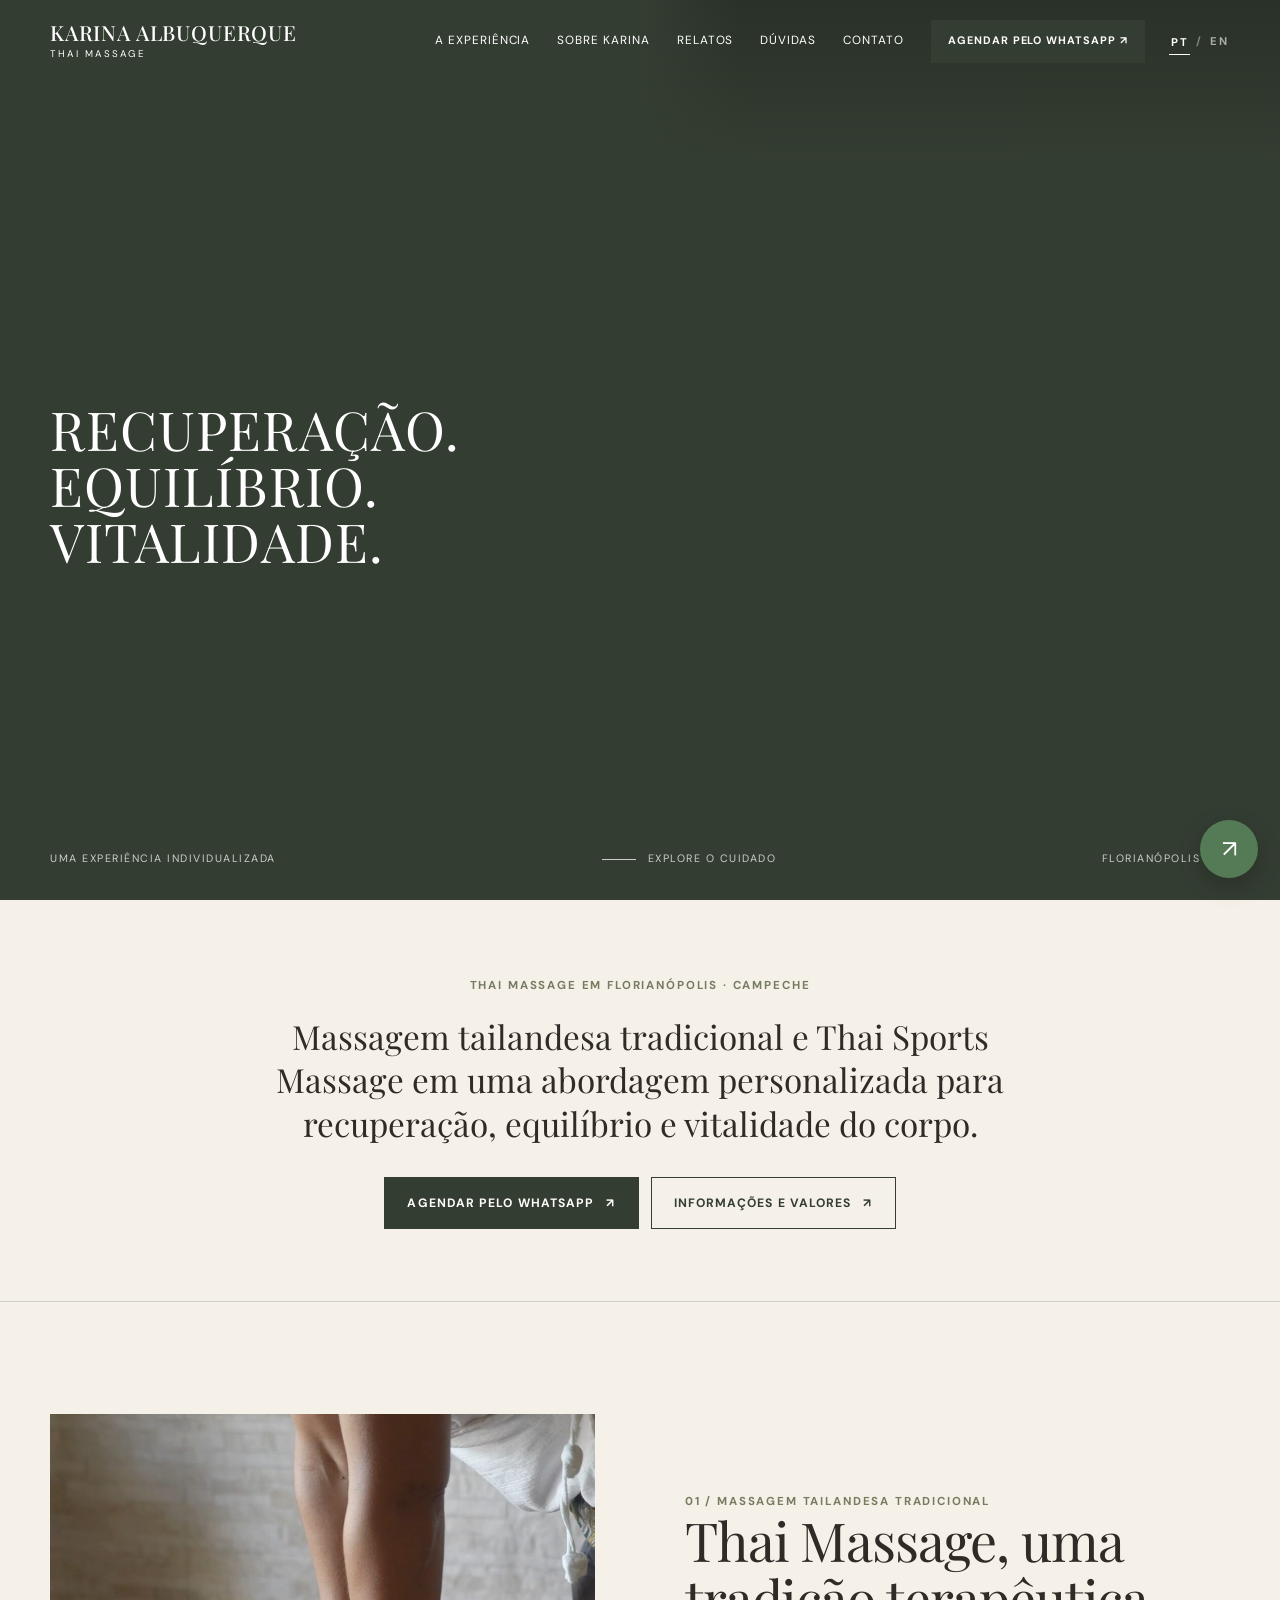
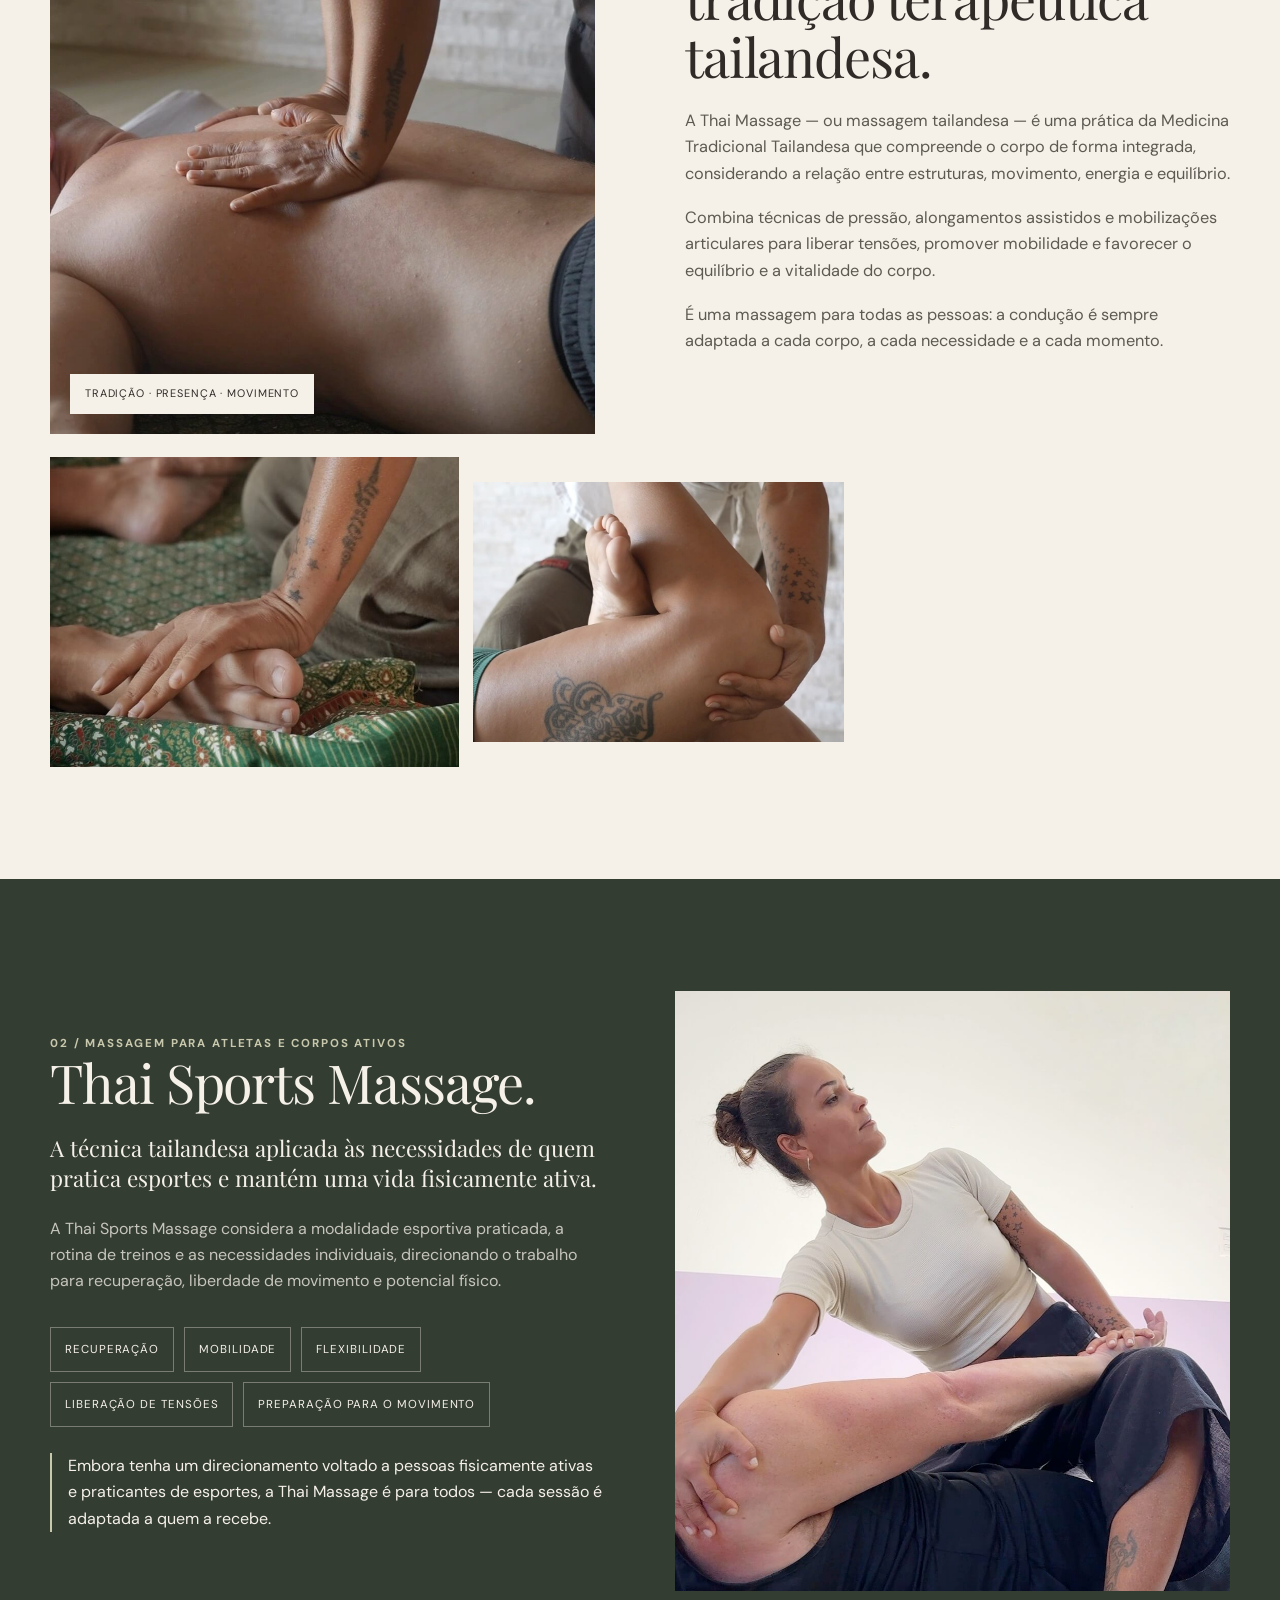
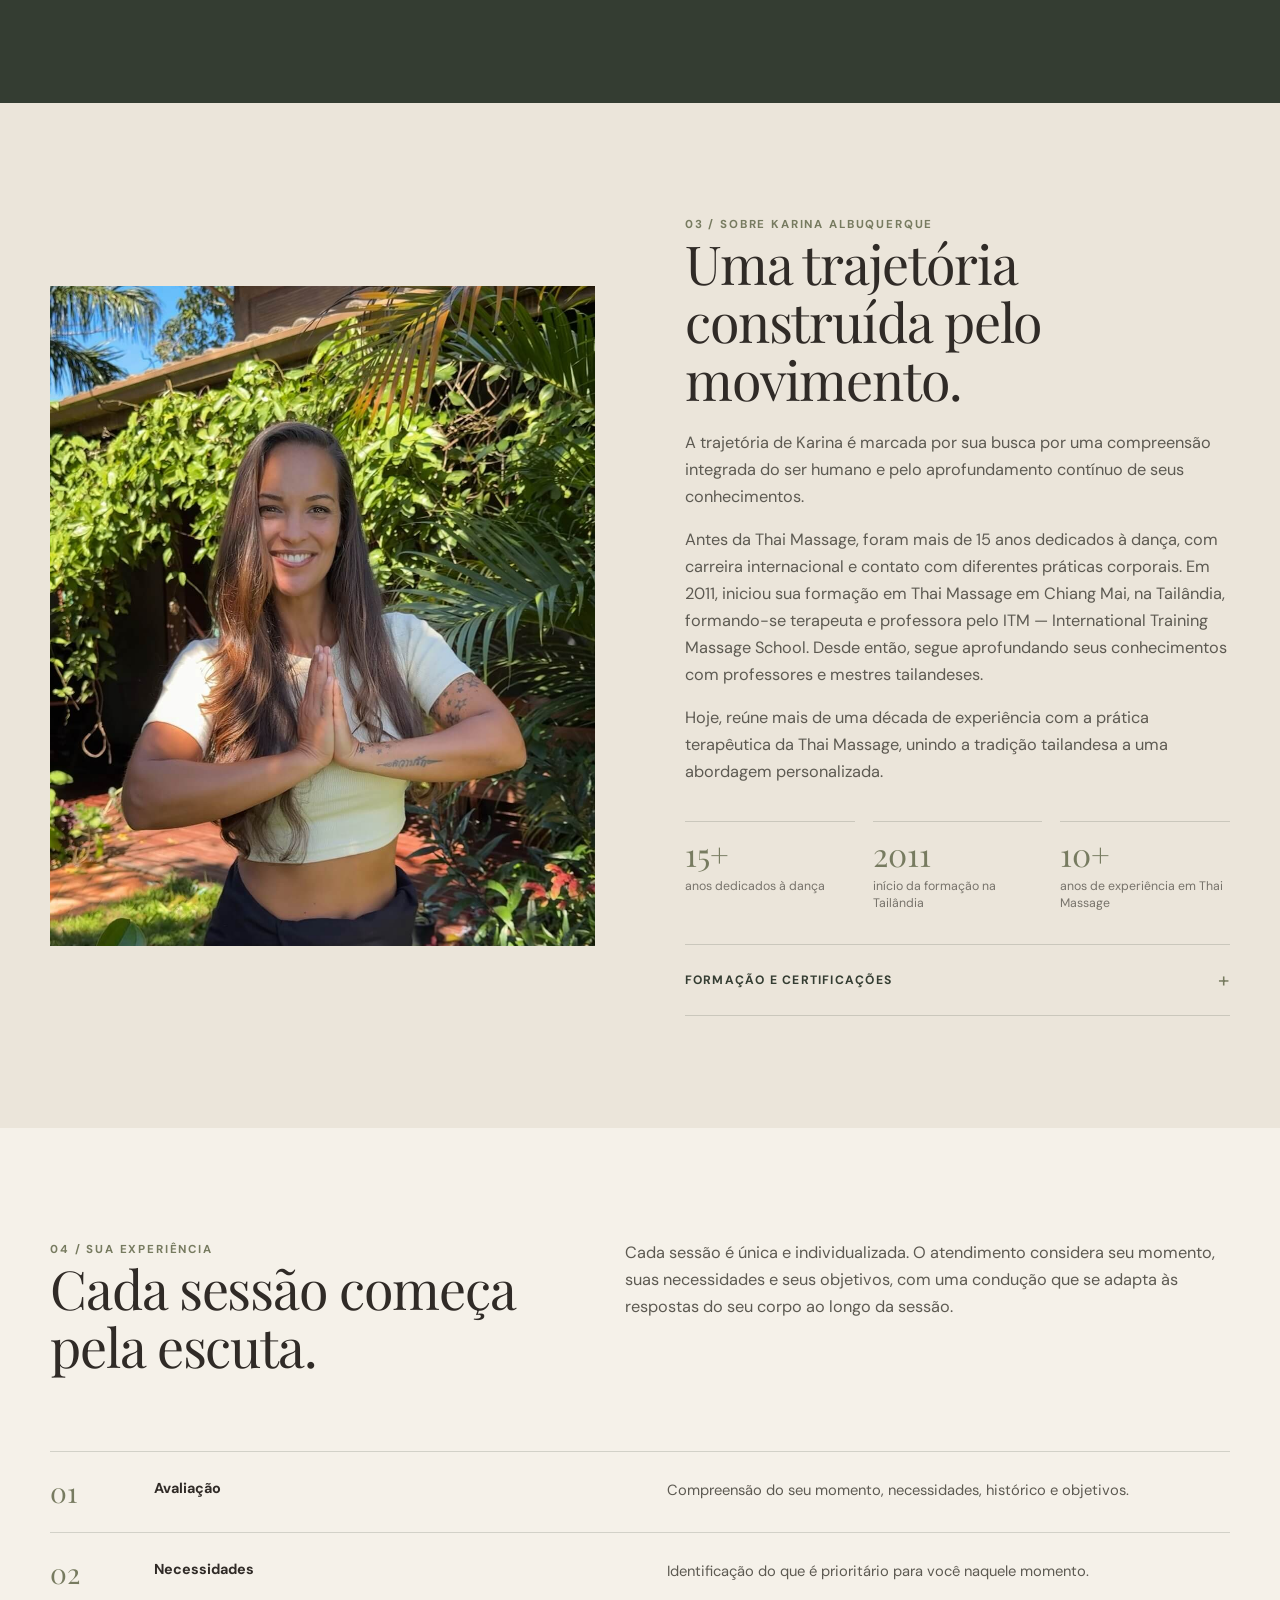
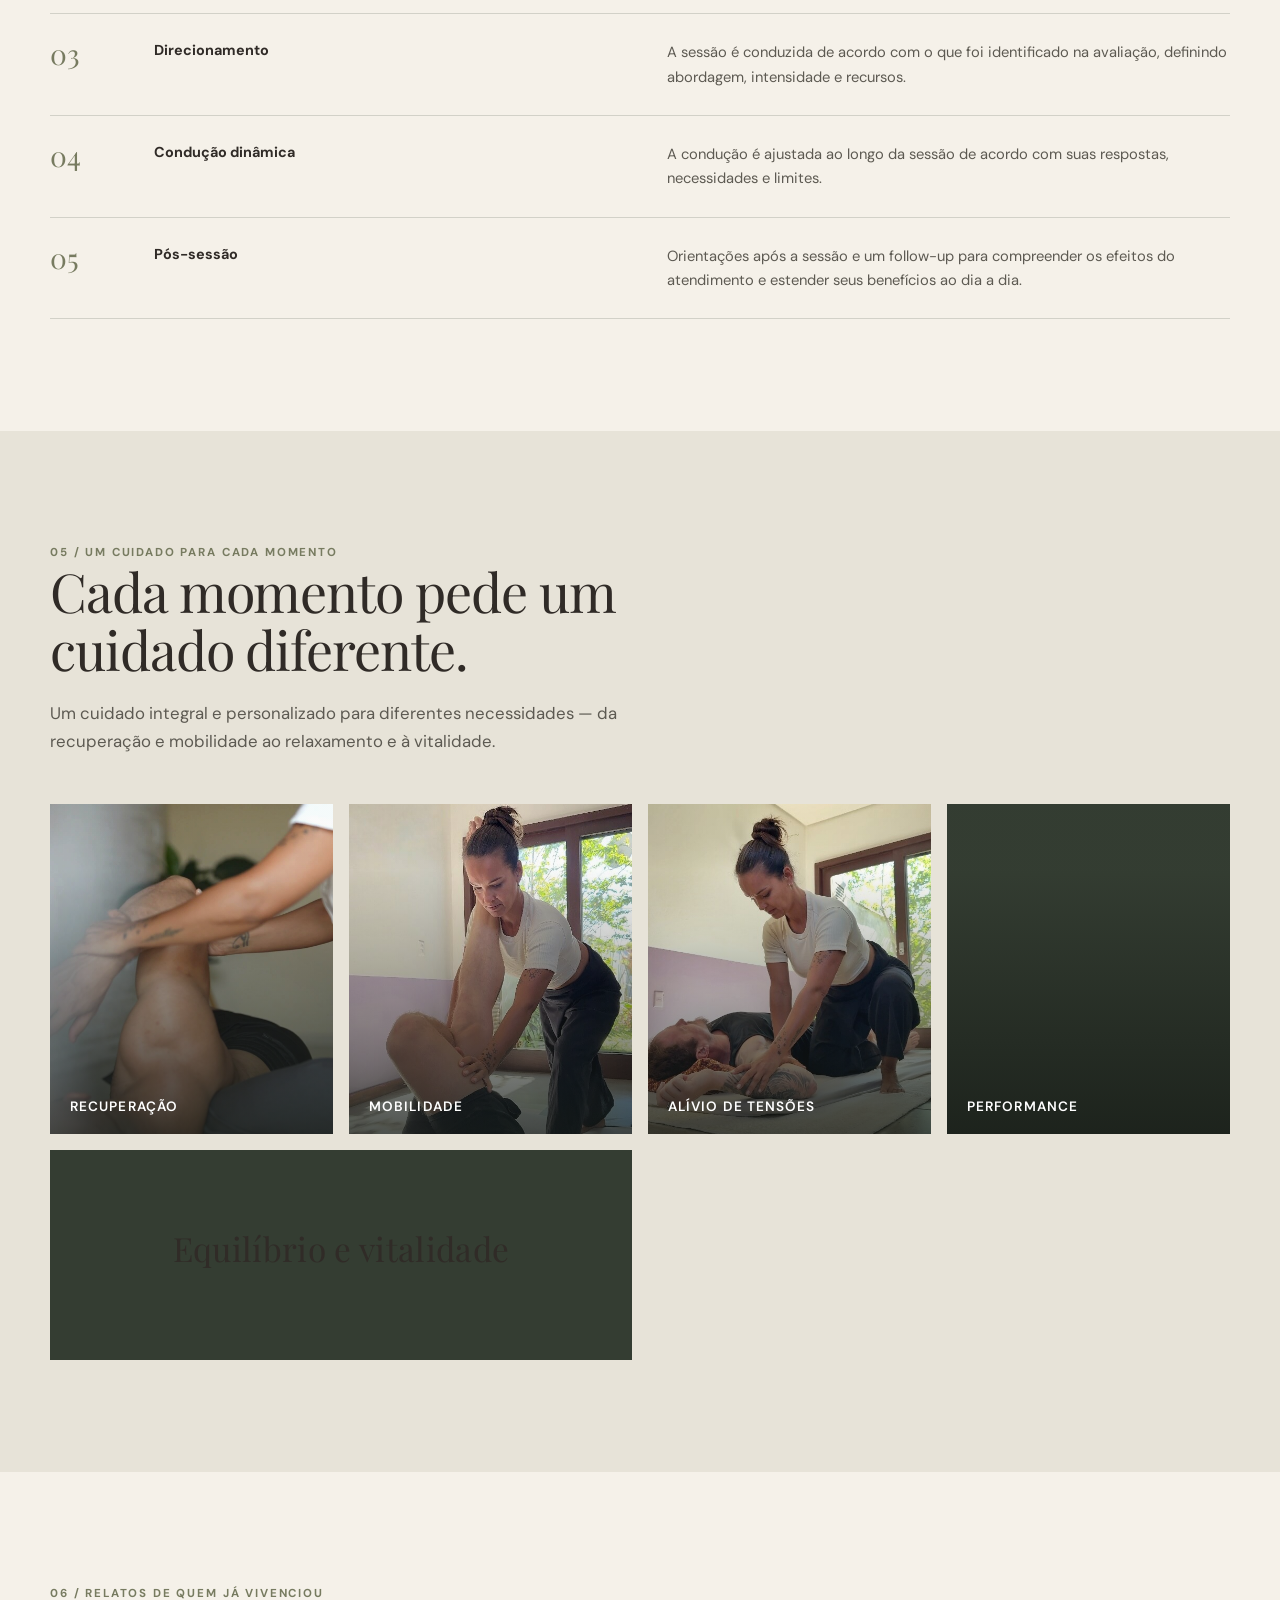
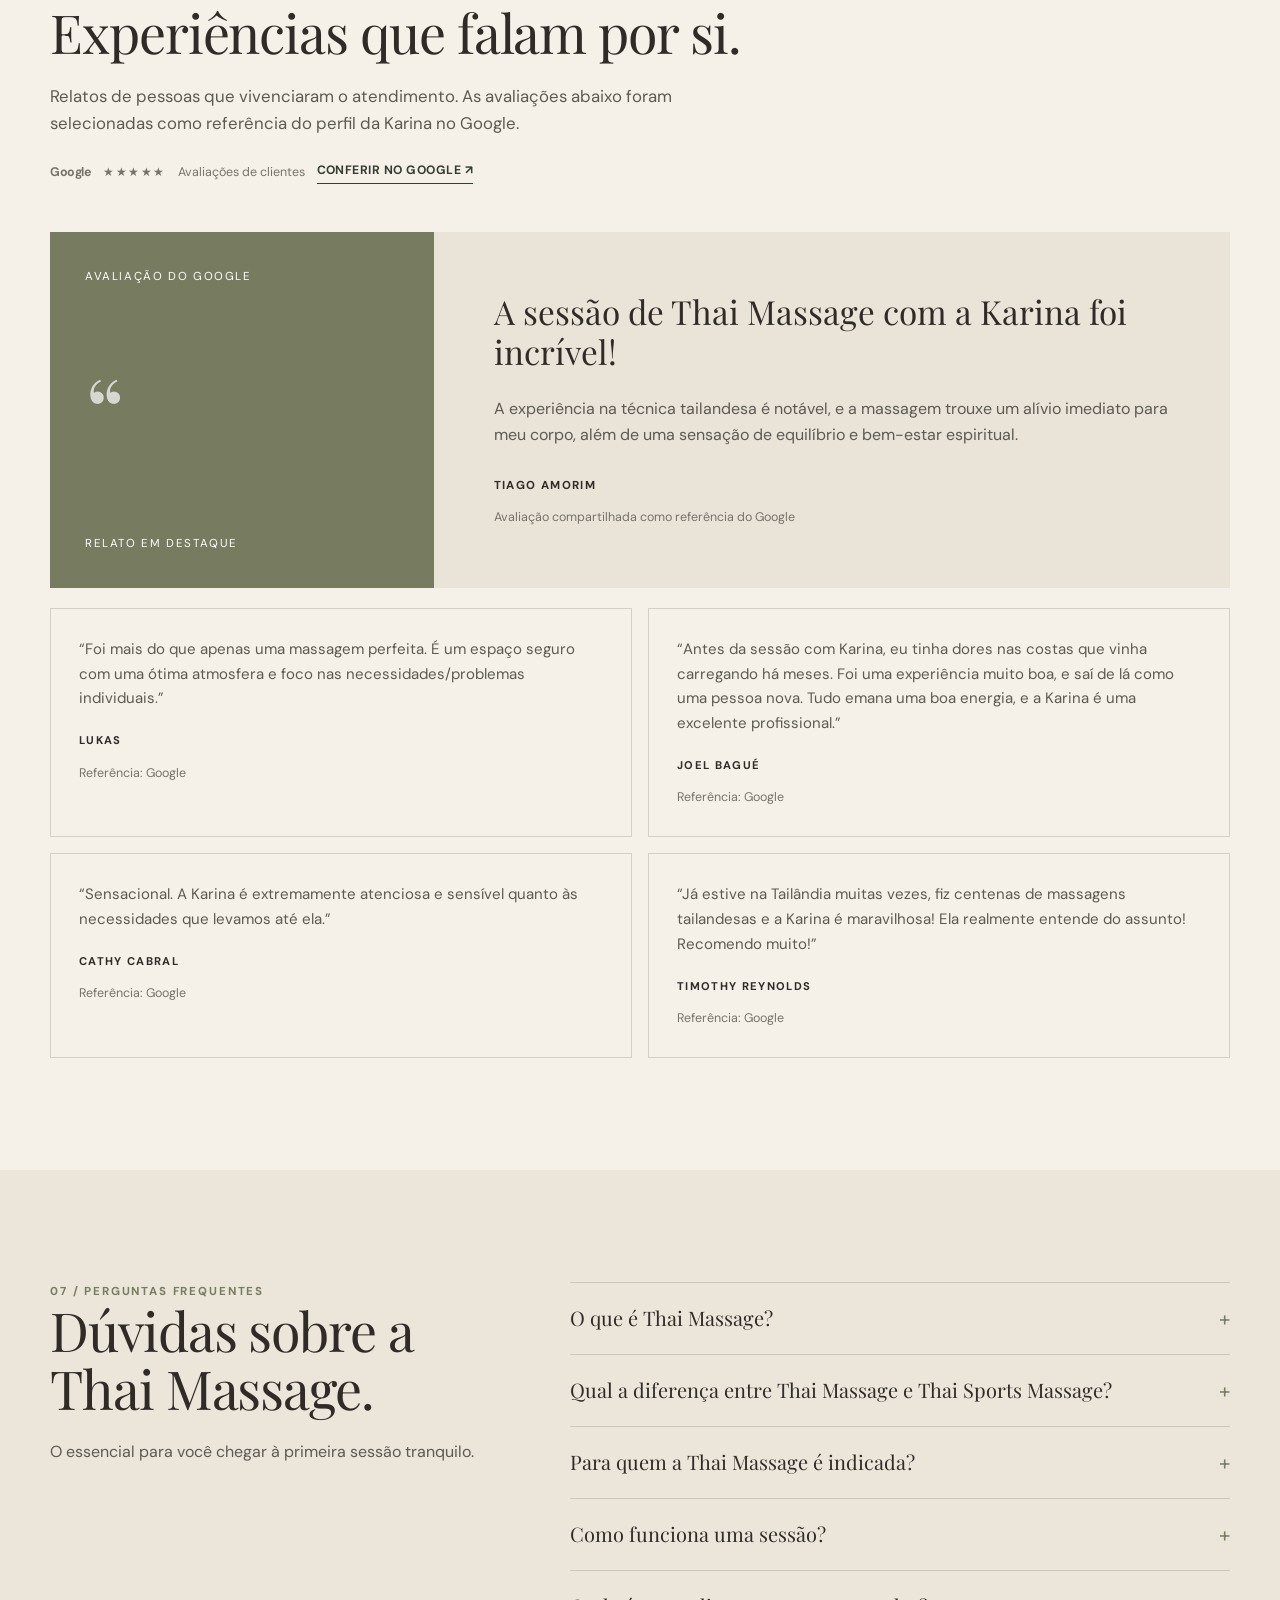
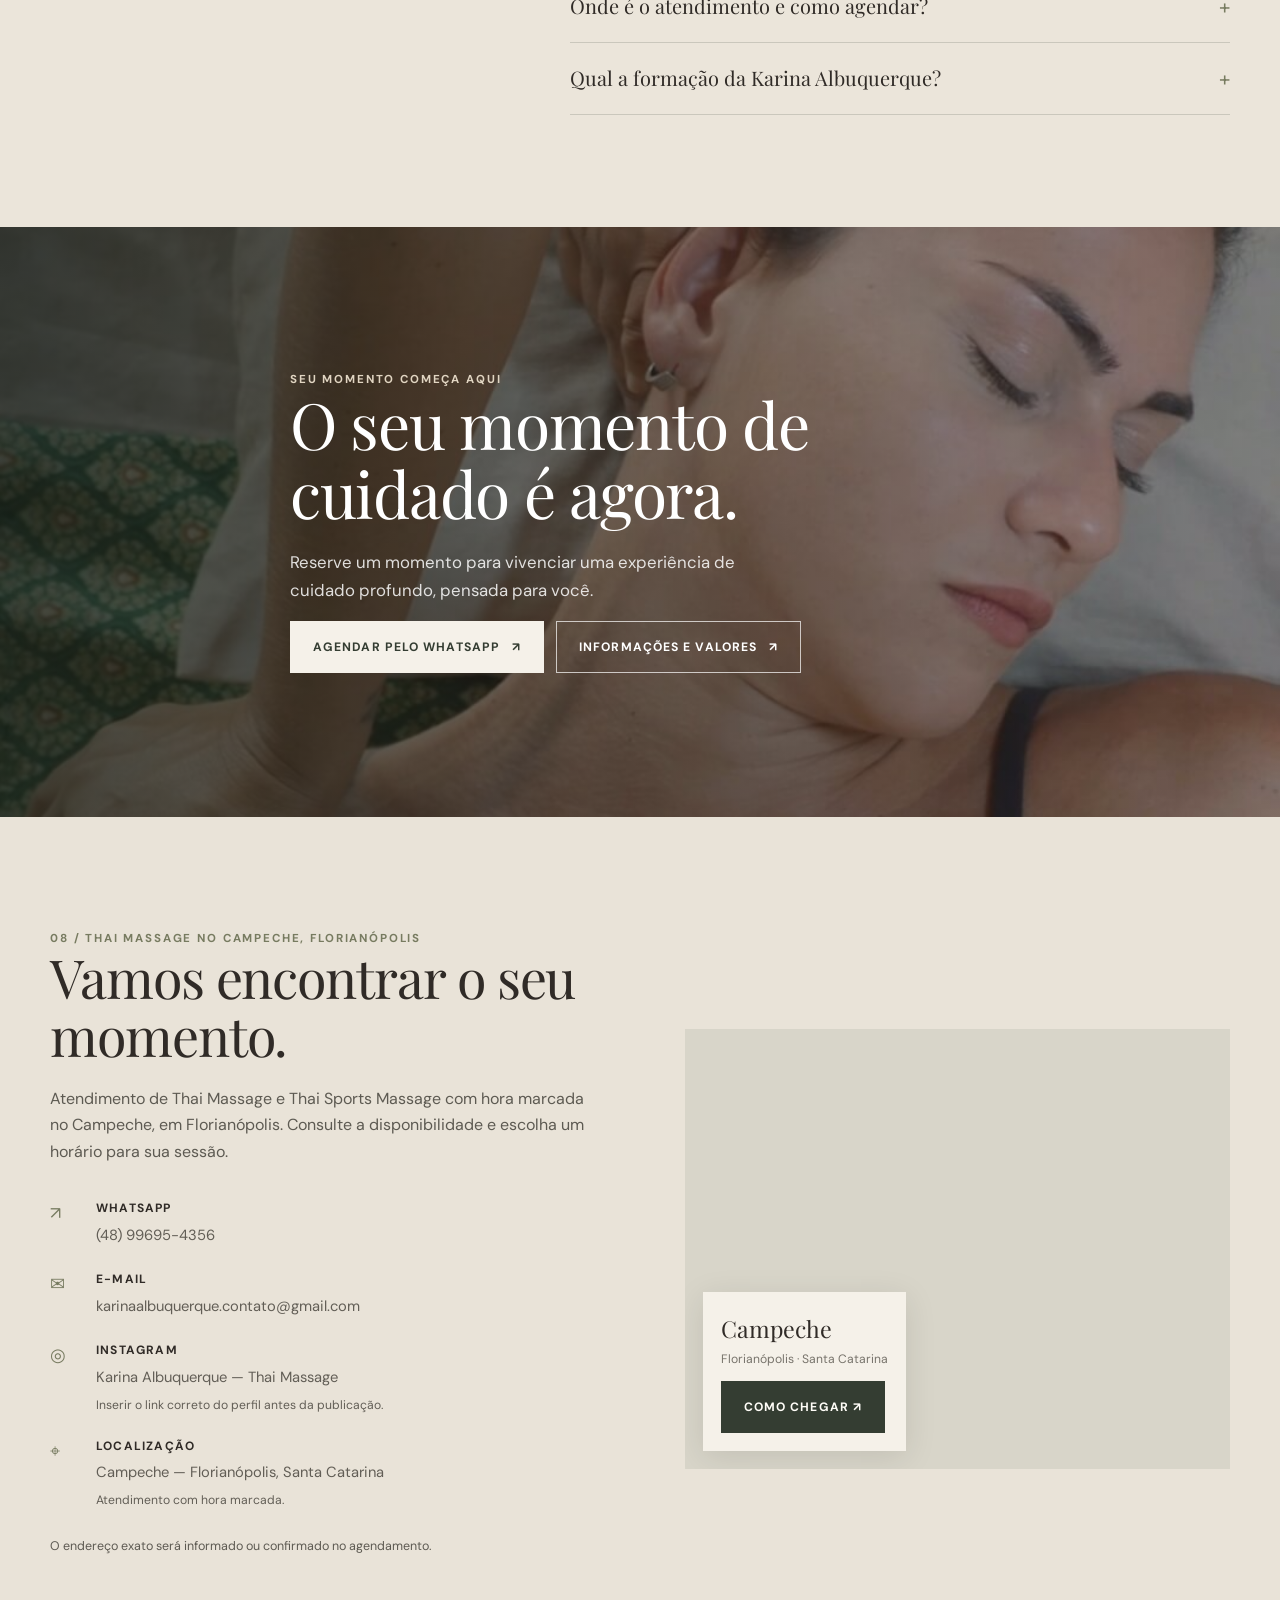
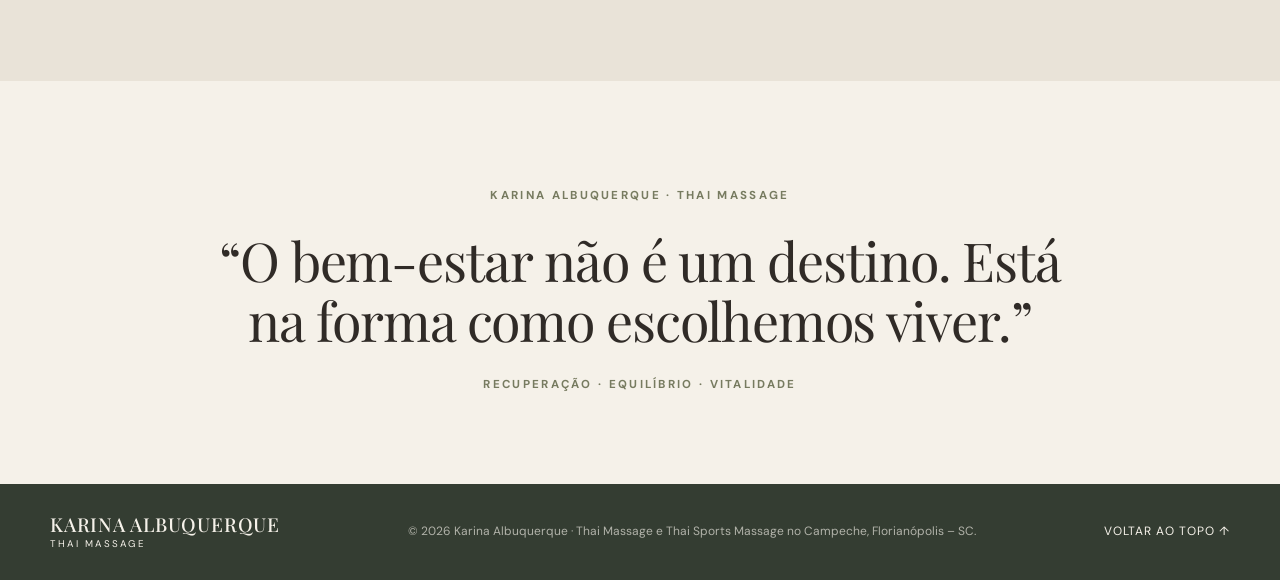
==== commit 0160e30e: "novo index com en e video" ====
--- a/index.html
+++ b/index.html
@@ -1,613 +1,430 @@
-<!DOCTYPE html>
-<html lang="pt-BR">
-<head>
-  <meta charset="utf-8">
-  <meta name="viewport" content="width=device-width, initial-scale=1">
-  <meta name="theme-color" content="#343d32">
-  <title>Thai Massage em Florianópolis (Campeche) | Karina Albuquerque</title>
-  <meta name="description" content="Thai Massage e Thai Sports Massage no Campeche, Florianópolis, com Karina Albuquerque, formada em Chiang Mai. Recuperação, mobilidade e alívio de tensões.">
-  <meta name="robots" content="index, follow, max-image-preview:large">
-  <meta name="author" content="Karina Albuquerque">
-  <meta name="geo.region" content="BR-SC">
-  <meta name="geo.placename" content="Campeche, Florianópolis">
-  <!-- SUBSTITUIR "https://www.seudominio.com.br" pelo domínio definitivo do site antes da publicação (canonical, Open Graph e dados estruturados). -->
-  <link rel="canonical" href="https://www.seudominio.com.br/">
-  <meta property="og:type" content="website">
-  <meta property="og:locale" content="pt_BR">
-  <meta property="og:site_name" content="Karina Albuquerque · Thai Massage">
-  <meta property="og:title" content="Thai Massage em Florianópolis (Campeche) | Karina Albuquerque">
-  <meta property="og:description" content="Massagem tailandesa tradicional e Thai Sports Massage com atendimento personalizado no Campeche, Florianópolis.">
-  <meta property="og:url" content="https://www.seudominio.com.br/">
-  <meta property="og:image" content="https://www.seudominio.com.br/images/karina-albuquerque-thai-massage-campeche-florianopolis.jpg">
-  <meta property="og:image:width" content="1080">
-  <meta property="og:image:height" content="1920">
-  <meta property="og:image:alt" content="Karina Albuquerque conduzindo uma sessão de Thai Massage em Florianópolis">
-  <meta name="twitter:card" content="summary_large_image">
-  <meta name="twitter:title" content="Thai Massage em Florianópolis (Campeche) | Karina Albuquerque">
-  <meta name="twitter:description" content="Massagem tailandesa tradicional e Thai Sports Massage com atendimento personalizado no Campeche, Florianópolis.">
-  <meta name="twitter:image" content="https://www.seudominio.com.br/images/karina-albuquerque-thai-massage-campeche-florianopolis.jpg">
-  <link rel="preload" as="image" href="images/karina-albuquerque-thai-massage-campeche-florianopolis.jpg" fetchpriority="high">
-  <script type="application/ld+json">
-  {
-    "@context": "https://schema.org",
-    "@graph": [
-      {
-        "@type": "HealthAndBeautyBusiness",
-        "@id": "https://www.seudominio.com.br/#negocio",
-        "name": "Karina Albuquerque · Thai Massage",
-        "description": "Thai Massage (massagem tailandesa tradicional) e Thai Sports Massage com atendimento personalizado e hora marcada no Campeche, Florianópolis.",
-        "url": "https://www.seudominio.com.br/",
-        "image": "https://www.seudominio.com.br/images/karina-albuquerque-thai-massage-campeche-florianopolis.jpg",
-        "telephone": "+55-48-99695-4356",
-        "email": "karinaalbuquerque.contato@gmail.com",
-        "address": {
-          "@type": "PostalAddress",
-          "addressLocality": "Florianópolis",
-          "addressRegion": "SC",
-          "addressCountry": "BR",
-          "streetAddress": "Campeche"
-        },
-        "areaServed": { "@type": "City", "name": "Florianópolis" },
-        "hasMap": "https://www.google.com/maps?q=Campeche%2C+Florian%C3%B3polis%2C+SC",
-        "founder": { "@id": "https://www.seudominio.com.br/#karina" },
-        "knowsLanguage": ["pt-BR", "en"],
-        "hasOfferCatalog": {
-          "@type": "OfferCatalog",
-          "name": "Atendimentos",
-          "itemListElement": [
-            { "@type": "Offer", "itemOffered": { "@type": "Service", "name": "Thai Massage", "description": "Massagem tradicional tailandesa com técnicas de pressão, alongamentos assistidos e mobilizações articulares." } },
-            { "@type": "Offer", "itemOffered": { "@type": "Service", "name": "Thai Sports Massage", "description": "Thai Massage direcionada a atletas e pessoas fisicamente ativas, com foco em recuperação, mobilidade e performance." } }
-          ]
-        }
-      },
-      {
-        "@type": "Person",
-        "@id": "https://www.seudominio.com.br/#karina",
-        "name": "Karina Albuquerque",
-        "jobTitle": "Terapeuta e professora de Thai Massage",
-        "image": "https://www.seudominio.com.br/images/karina-albuquerque-terapeuta-thai-massage.jpg",
-        "alumniOf": { "@type": "EducationalOrganization", "name": "ITM — International Training Massage School", "address": "Chiang Mai, Tailândia" },
-        "worksFor": { "@id": "https://www.seudominio.com.br/#negocio" }
-      },
-      {
-        "@type": "WebPage",
-        "@id": "https://www.seudominio.com.br/#pagina",
-        "url": "https://www.seudominio.com.br/",
-        "name": "Thai Massage em Florianópolis (Campeche) | Karina Albuquerque",
-        "inLanguage": "pt-BR",
-        "about": { "@id": "https://www.seudominio.com.br/#negocio" },
-        "primaryImageOfPage": "https://www.seudominio.com.br/images/karina-albuquerque-thai-massage-campeche-florianopolis.jpg"
-      },
-      {
-        "@type": "FAQPage",
-        "mainEntity": [
-          { "@type": "Question", "name": "O que é Thai Massage?", "acceptedAnswer": { "@type": "Answer", "text": "A Thai Massage, ou massagem tailandesa, é uma prática da Medicina Tradicional Tailandesa que combina técnicas de pressão, alongamentos assistidos e mobilizações articulares para liberar tensões, promover mobilidade e favorecer o equilíbrio e a vitalidade do corpo." } },
-          { "@type": "Question", "name": "Qual a diferença entre Thai Massage e Thai Sports Massage?", "acceptedAnswer": { "@type": "Answer", "text": "A Thai Sports Massage aplica a técnica tailandesa às necessidades de quem pratica esportes. Ela considera a modalidade, a rotina de treinos e as necessidades individuais, com foco em recuperação, mobilidade, flexibilidade e preparação para o movimento." } },
-          { "@type": "Question", "name": "Para quem a Thai Massage é indicada?", "acceptedAnswer": { "@type": "Answer", "text": "Para quem busca recuperação, mais mobilidade, alívio de tensões, melhor performance ou simplesmente equilíbrio e vitalidade — de atletas e pessoas fisicamente ativas a quem deseja um momento de cuidado." } },
-          { "@type": "Question", "name": "Como funciona uma sessão?", "acceptedAnswer": { "@type": "Answer", "text": "Cada sessão é individualizada: começa com uma avaliação do seu momento e objetivos, segue com uma condução ajustada às respostas do corpo e termina com orientações pós-sessão e um follow-up." } },
-          { "@type": "Question", "name": "Onde é o atendimento e como agendar?", "acceptedAnswer": { "@type": "Answer", "text": "O atendimento é no Campeche, em Florianópolis (SC), com hora marcada. O agendamento é feito pelo WhatsApp (48) 99695-4356, e o endereço exato é informado na confirmação." } },
-          { "@type": "Question", "name": "Qual a formação da Karina Albuquerque?", "acceptedAnswer": { "@type": "Answer", "text": "Karina iniciou sua formação em Chiang Mai, na Tailândia, em 2011, formando-se terapeuta e professora pelo ITM — International Training Massage School. Desde então, segue se aprofundando com professores e mestres tailandeses." } }
-        ]
-      }
-    ]
-  }
-  </script>
-  <link rel="preconnect" href="https://fonts.googleapis.com">
-  <link rel="preconnect" href="https://fonts.gstatic.com" crossorigin>
-  <link href="https://fonts.googleapis.com/css2?family=Cormorant+Garamond:wght@400;500;600&family=DM+Sans:wght@400;500;600;700&display=swap" rel="stylesheet">
-  <style>
-    :root {
-      --paper: #f5f1e9;
-      --sand: #d8c8b3;
-      --olive: #777b60;
-      --forest: #343d32;
-      --ink: #302b27;
-      --muted: #77736b;
-      --line: rgba(52, 61, 50, .18);
-      --white: #fffdf8;
-      --serif: "Cormorant Garamond", Georgia, serif;
-      --sans: "DM Sans", Arial, sans-serif;
-      --wrap: 1180px;
-    }
-    * { box-sizing: border-box; }
-    html { scroll-behavior: smooth; scroll-padding-top: 84px; }
-    body { margin: 0; background: var(--paper); color: var(--ink); font-family: var(--sans); line-height: 1.65; }
-    img { display: block; width: 100%; object-fit: cover; }
-    a { color: inherit; text-decoration: none; }
-    button, a { -webkit-tap-highlight-color: transparent; }
-    .wrap { width: min(var(--wrap), calc(100% - 48px)); margin-inline: auto; }
-    .eyebrow { text-transform: uppercase; letter-spacing: .16em; font-size: .72rem; font-weight: 700; color: var(--olive); }
-    h1, h2, h3, p { margin-top: 0; }
-    h1, h2, h3, .serif { font-family: var(--serif); font-weight: 400; line-height: 1.04; }
-    h2 { font-size: clamp(2.6rem, 5vw, 4.8rem); letter-spacing: -.035em; margin-bottom: 22px; }
-    h3 { font-size: 1.8rem; margin-bottom: 12px; }
-    p { color: #5d5a52; }
-    .section { padding: 112px 0; }
-    .section-head { max-width: 720px; margin-bottom: 48px; }
-    .section-head p { max-width: 650px; font-size: 1.05rem; }
-    .btn { display: inline-flex; align-items: center; justify-content: center; gap: 12px; padding: 15px 22px; border: 1px solid transparent; background: var(--forest); color: var(--white); font-size: .76rem; font-weight: 700; letter-spacing: .09em; text-transform: uppercase; transition: transform .2s, background .2s; min-height: 52px; }
-    .btn:hover { background: #4a5746; transform: translateY(-2px); }
-    .btn-light { background: var(--paper); color: var(--forest); }
-    .btn-light:hover { background: white; }
-    .btn-outline { border-color: var(--forest); color: var(--forest); background: transparent; }
-    .btn-outline:hover { color: white; }
-    .site-header { position: fixed; inset: 0 0 auto; z-index: 20; color: white; transition: background .25s, color .25s, box-shadow .25s; }
-    .site-header.scrolled { background: rgba(245,241,233,.96); color: var(--forest); box-shadow: 0 1px 0 var(--line); backdrop-filter: blur(12px); }
-    .nav { min-height: 82px; display: flex; align-items: center; justify-content: space-between; gap: 24px; }
-    .brand { line-height: 1.05; display: inline-flex; flex-direction: column; gap: 5px; }
-    .brand strong { font-family: var(--serif); font-size: 1.45rem; letter-spacing: .04em; font-weight: 500; }
-    .brand span { font-size: .61rem; letter-spacing: .23em; text-transform: uppercase; }
-    .nav-links { display: flex; align-items: center; gap: 27px; font-size: .74rem; letter-spacing: .08em; text-transform: uppercase; }
-    .nav-links a:not(.btn):hover { opacity: .7; }
-    .nav-links .btn { min-height: 43px; padding: 11px 16px; font-size: .68rem; }
-    .menu-toggle { display: none; color: inherit; border: 0; background: none; font: inherit; font-size: 1.6rem; cursor: pointer; }
-    .hero { min-height: min(850px, 100svh); min-height: max(690px, 100svh); position: relative; display: flex; align-items: center; color: white; overflow: hidden; background: var(--forest); }
-    .hero-media { position: absolute; top: 0; right: 0; bottom: 0; width: 52%; height: 100%; object-fit: cover; object-position: center 60%; }
-    .hero::after { content: ""; position: absolute; inset: 0; background: linear-gradient(90deg, var(--forest) 0%, var(--forest) 48%, rgba(52,61,50,.55) 56%, rgba(52,61,50,0) 72%), linear-gradient(180deg, rgba(26,31,25,.45), transparent 22%), linear-gradient(0deg, rgba(26,31,25,.30), transparent 30%); }
-    .hero-content { position: relative; z-index: 1; padding-top: 70px; max-width: 820px; }
-    .hero .eyebrow { color: #e0d5c4; margin-bottom: 26px; }
-    .hero h1 .eyebrow { display: block; font-family: var(--sans); line-height: 1.65; }
-    .hero h1 { font-size: clamp(3rem, 5vw, 5rem); letter-spacing: .015em; line-height: .98; margin-bottom: 26px; max-width: 820px; text-transform: uppercase; }
-    .editorial-caps { text-transform: uppercase; letter-spacing: .025em; }
-    .google-source { display: flex; flex-wrap: wrap; align-items: center; gap: 12px; margin-top: 22px; }
-    .google-mark { font-family: var(--sans); font-size: .9rem; font-weight: 700; letter-spacing: -.04em; color: #4285f4; }
-    .google-stars { color: #e5a600; font-size: 1rem; letter-spacing: .12em; white-space: nowrap; }
-    .google-source span, .review-origin { color: var(--muted); font-size: .78rem; }
-    .google-link { display: inline-flex; align-items: center; gap: 8px; border-bottom: 1px solid currentColor; color: var(--forest); font-size: .76rem; font-weight: 700; letter-spacing: .04em; text-transform: uppercase; padding-bottom: 3px; }
-    .review-origin { display: block; margin-top: 10px; }
-    .hero p { color: rgba(255,255,255,.88); max-width: 460px; font-size: clamp(1rem, 1.6vw, 1.18rem); margin-bottom: 30px; }
-    .hero-bottom { position: absolute; z-index: 1; bottom: 32px; left: 0; right: 0; display: flex; justify-content: space-between; align-items: center; color: rgba(255,255,255,.75); text-transform: uppercase; letter-spacing: .14em; font-size: .67rem; }
-    .scroll-note { display: flex; align-items: center; gap: 12px; }
-    .scroll-note::before { content: ""; width: 34px; height: 1px; background: currentColor; }
-    .intro-grid, .about-grid, .contact-grid { display: grid; grid-template-columns: 1fr 1fr; gap: clamp(36px, 7vw, 100px); align-items: center; }
-    .intro-photo { position: relative; }
-    .intro-photo img { height: 620px; }
-    .photo-caption { position: absolute; bottom: 20px; left: 20px; padding: 11px 15px; background: var(--paper); font-size: .68rem; letter-spacing: .08em; text-transform: uppercase; }
-    .copy p { font-size: 1.02rem; }
-    .copy p:last-child { margin-bottom: 0; }
-    .gallery { display: grid; grid-template-columns: 1.1fr 1fr 1fr; gap: 14px; margin-top: 48px; align-items: stretch; }
-    .gallery img { height: 260px; }
-    .gallery img:first-child { height: 310px; margin-top: -25px; }
-    .sports { background: var(--forest); color: var(--paper); }
-    .sports p { color: rgba(245,241,233,.76); }
-    .sports .eyebrow { color: #c8c8ac; }
-    .sports-grid { display: grid; grid-template-columns: 1fr 1fr; gap: 70px; align-items: center; }
-    .sports-image { height: 600px; }
-    .word-list { display: flex; flex-wrap: wrap; gap: 10px; margin-top: 32px; }
-    .word-list span { border: 1px solid rgba(245,241,233,.35); padding: 12px 14px; font-size: .72rem; letter-spacing: .08em; text-transform: uppercase; }
-    .about { background: #ebe5da; }
-    .about-photo { height: 660px; }
-    .milestones { display: grid; grid-template-columns: repeat(3, 1fr); gap: 18px; margin-top: 35px; }
-    .milestone { border-top: 1px solid var(--line); padding-top: 16px; }
-    .milestone strong { display: block; color: var(--olive); font-family: var(--serif); font-size: 2.3rem; font-weight: 400; line-height: 1; margin-bottom: 8px; }
-    .milestone span { color: var(--muted); font-size: .77rem; line-height: 1.4; display: block; }
-    .process-intro { display: grid; grid-template-columns: .9fr 1.1fr; gap: 80px; margin-bottom: 54px; }
-    .process-list { border-top: 1px solid var(--line); }
-    .process-item { display: grid; grid-template-columns: 80px 1fr 1.15fr; gap: 24px; padding: 26px 0; border-bottom: 1px solid var(--line); align-items: start; }
-    .process-number { font-family: var(--serif); font-size: 2rem; color: var(--olive); line-height: 1; }
-    .process-item h3 { font-family: var(--sans); font-size: .9rem; line-height: 1.4; font-weight: 700; margin: 0; }
-    .process-item p { margin: 0; font-size: .92rem; }
-    .needs { background: #e7e3d8; }
-    .needs-grid { display: grid; grid-template-columns: repeat(4, 1fr); gap: 16px; }
-    .need-card { position: relative; overflow: hidden; min-height: 330px; color: white; background: var(--forest); }
-    .need-card img { position: absolute; inset: 0; width: 100%; height: 100%; transition: transform .5s; }
-    .need-card:hover img { transform: scale(1.05); }
-    .need-card::after { content: ""; position: absolute; inset: 0; background: linear-gradient(0deg, rgba(22,27,22,.76), rgba(22,27,22,.02) 80%); }
-    .need-card h3 { position: absolute; z-index: 1; bottom: 18px; left: 20px; right: 16px; margin: 0; font-family: var(--sans); font-size: .85rem; font-weight: 600; letter-spacing: .08em; text-transform: uppercase; line-height: 1.4; }
-    .need-wide { grid-column: span 2; min-height: 210px; background: var(--forest); display: flex; align-items: center; justify-content: center; padding: 30px; text-align: center; }
-    .need-wide h3 { position: relative; inset: auto; font-family: var(--serif); font-size: clamp(1.8rem, 3vw, 3rem); font-weight: 400; letter-spacing: .01em; }
-    .testimonials { background: var(--paper); }
-    .review-feature { display: grid; grid-template-columns: .65fr 1.35fr; background: #e9e3d8; margin-bottom: 20px; }
-    .review-label { padding: 35px; background: var(--olive); color: white; display: flex; flex-direction: column; justify-content: space-between; }
-    .review-label .quote-mark { font-family: var(--serif); font-size: 6rem; line-height: .7; opacity: .7; }
-    .review-label span { font-size: .72rem; letter-spacing: .14em; text-transform: uppercase; }
-    .review-text { padding: clamp(28px, 5vw, 60px); }
-    .review-text blockquote { font-family: var(--serif); font-size: clamp(1.6rem, 3vw, 2.6rem); line-height: 1.15; margin: 0 0 24px; }
-    .review-text p { margin-bottom: 22px; }
-    .review-text strong { font-size: .72rem; letter-spacing: .12em; text-transform: uppercase; }
-    .review-grid { display: grid; grid-template-columns: repeat(2, 1fr); gap: 16px; }
-    .review-card { border: 1px solid var(--line); padding: 28px; }
-    .review-card p { font-size: .94rem; }
-    .review-card strong { font-size: .7rem; letter-spacing: .12em; text-transform: uppercase; }
-    .cta { min-height: 590px; position: relative; display: flex; align-items: center; color: white; overflow: hidden; }
-    .cta > img { position: absolute; inset: 0; width: 100%; height: 100%; }
-    .cta::after { content: ""; position: absolute; inset: 0; background: linear-gradient(90deg, rgba(25,31,24,.82), rgba(25,31,24,.3)); }
-    .cta-content { position: relative; z-index: 1; max-width: 700px; padding-block: 100px; }
-    .cta h2 { font-size: clamp(3rem, 6vw, 5.8rem); }
-    .cta p { color: rgba(255,255,255,.84); max-width: 490px; font-size: 1.05rem; }
-    .faq { background: #ebe5da; }
-    .faq-grid { display: grid; grid-template-columns: .8fr 1.2fr; gap: 80px; align-items: start; }
-    .faq-list { border-top: 1px solid var(--line); }
-    .faq-item { border-bottom: 1px solid var(--line); }
-    .faq-item summary { cursor: pointer; list-style: none; display: flex; justify-content: space-between; align-items: baseline; gap: 20px; padding: 22px 0; font-family: var(--serif); font-size: 1.45rem; line-height: 1.2; color: var(--ink); }
-    .faq-item summary::-webkit-details-marker { display: none; }
-    .faq-item summary::after { content: "+"; font-family: var(--sans); font-size: 1.3rem; color: var(--olive); transition: transform .2s; }
-    .faq-item[open] summary::after { transform: rotate(45deg); }
-    .faq-item p { margin: 0; padding-bottom: 24px; max-width: 620px; font-size: .96rem; }
-    .contact { background: #e9e3d8; }
-    .contact-details { display: grid; gap: 22px; margin-top: 34px; font-style: normal; }
-    .contact-row { display: grid; grid-template-columns: 32px 1fr; gap: 14px; align-items: start; }
-    .contact-row .icon { color: var(--olive); font-size: 1.1rem; }
-    .contact-row strong { display: block; font-size: .75rem; text-transform: uppercase; letter-spacing: .1em; margin-bottom: 3px; }
-    .contact-row span, .contact-row a { font-size: .92rem; color: #625e56; overflow-wrap: anywhere; }
-    .map-card { background: #d8d5c9; min-height: 440px; position: relative; display: grid; place-items: center; overflow: hidden; }
-    .map-card iframe { position: absolute; inset: 0; width: 100%; height: 100%; border: 0; filter: grayscale(.55) sepia(.12); }
-    .map-overlay { position: absolute; left: 18px; bottom: 18px; z-index: 1; background: var(--paper); padding: 18px; max-width: 260px; box-shadow: 0 6px 30px rgba(0,0,0,.1); }
-    .map-overlay strong { display: block; font-family: var(--serif); font-size: 1.7rem; font-weight: 400; }
-    .map-overlay span { font-size: .76rem; color: var(--muted); display: block; margin-bottom: 12px; }
-    .final-quote { text-align: center; background: var(--paper); padding: 105px 24px 90px; }
-    .final-quote .quote-text { max-width: 900px; margin: 25px auto; font-family: var(--serif); font-size: clamp(2.5rem, 5vw, 5rem); line-height: 1.04; letter-spacing: -.035em; color: var(--ink); }
-    .final-quote .eyebrow { letter-spacing: .2em; }
-    footer { background: var(--forest); color: var(--paper); padding: 30px 0; }
-    .footer-inner { display: flex; justify-content: space-between; gap: 24px; align-items: center; }
-    footer p { color: rgba(245,241,233,.65); margin: 0; font-size: .75rem; }
-    footer .brand strong { font-size: 1.2rem; }
-    .whatsapp-float { position: fixed; right: 22px; bottom: 22px; z-index: 18; width: 58px; height: 58px; display: grid; place-items: center; border-radius: 50%; background: #557a56; color: white; box-shadow: 0 8px 24px rgba(0,0,0,.2); font-size: 1.5rem; transition: transform .2s; }
-    .whatsapp-float:hover { transform: translateY(-3px); }
-    .mobile-booking { display: none; }
-    .reveal { opacity: 0; transform: translateY(20px); transition: opacity .65s ease, transform .65s ease; }
-    .reveal.visible { opacity: 1; transform: none; }
-    @media (prefers-reduced-motion: reduce) { html { scroll-behavior: auto; } .reveal { opacity: 1; transform: none; transition: none; } * { transition-duration: .01ms !important; } }
-    @media (max-width: 900px) {
-      .nav-links { gap: 16px; }
-      .nav-links a:not(.btn) { display: none; }
-      .hero { align-items: flex-end; }
-      .hero-media { width: 100%; object-position: 40% 30%; }
-      .hero::after { background: linear-gradient(0deg, rgba(25,31,24,.88) 0%, rgba(25,31,24,.55) 45%, rgba(25,31,24,.10) 75%), linear-gradient(180deg, rgba(26,31,25,.45), transparent 22%); }
-      .hero-content { padding-bottom: 100px; }
-      .section { padding: 86px 0; }
-      .intro-grid, .about-grid, .sports-grid { gap: 38px; }
-      .intro-photo img { height: 520px; }
-      .sports-image { height: 520px; }
-      .about-photo { height: 560px; }
-      .needs-grid { grid-template-columns: repeat(2, 1fr); }
-      .need-card { min-height: 280px; }
-      .process-intro { gap: 35px; }
-      .faq-grid { gap: 35px; }
-    }
-    @media (max-width: 640px) {
-      .wrap { width: min(100% - 36px, var(--wrap)); }
-      .nav { min-height: 72px; }
-      .brand strong { font-size: 1.22rem; }
-      .brand span { font-size: .55rem; }
-      .menu-toggle { display: block; }
-      .nav-links { display: none; position: absolute; top: 72px; left: 0; right: 0; padding: 18px; background: var(--paper); color: var(--forest); flex-direction: column; align-items: stretch; gap: 0; box-shadow: 0 12px 20px rgba(0,0,0,.08); }
-      .nav-links.open { display: flex; }
-      .nav-links a:not(.btn) { display: block; padding: 13px 5px; border-bottom: 1px solid var(--line); }
-      .nav-links .btn { margin-top: 12px; }
-      .site-header.scrolled .nav-links { background: var(--paper); }
-      .hero { min-height: 790px; min-height: 100svh; max-height: 900px; }
-      .hero-media { object-position: 40% center; }
-      .hero-content { padding-top: 90px; padding-bottom: 140px; }
-      .hero h1 { font-size: clamp(2.8rem, 13.4vw, 4.7rem); letter-spacing: .005em; }
-      .hero p { font-size: .98rem; max-width: 410px; }
-      .hero-bottom { bottom: 90px; font-size: .58rem; }
-      .hero-bottom .location-note { display: none; }
-      .section { padding: 74px 0; }
-      h2 { font-size: clamp(2.7rem, 12vw, 4rem); }
-      .section-head { margin-bottom: 34px; }
-      .intro-grid, .about-grid, .contact-grid, .sports-grid, .process-intro { grid-template-columns: 1fr; gap: 32px; }
-      .intro-photo { order: -1; }
-      .intro-photo img { height: 430px; }
-      .gallery { grid-template-columns: repeat(2, 1fr); gap: 10px; margin-top: 30px; }
-      .gallery img, .gallery img:first-child { height: 200px; margin-top: 0; }
-      .gallery img:first-child { grid-column: span 2; height: 240px; }
-      .sports-image { height: 390px; order: -1; }
-      .word-list { gap: 8px; }
-      .word-list span { font-size: .65rem; padding: 10px; }
-      .about-photo { height: 460px; }
-      .milestones { gap: 12px; }
-      .milestone strong { font-size: 1.9rem; }
-      .milestone span { font-size: .68rem; }
-      .process-intro { margin-bottom: 32px; }
-      .process-item { grid-template-columns: 42px 1fr; gap: 10px 15px; padding: 22px 0; }
-      .process-item p { grid-column: 2; }
-      .process-number { font-size: 1.7rem; }
-      .needs-grid { gap: 10px; }
-      .need-card { min-height: 230px; }
-      .need-card h3 { left: 13px; bottom: 13px; font-size: .73rem; }
-      .need-wide { min-height: 150px; padding: 18px; }
-      .review-feature { grid-template-columns: 1fr; }
-      .review-label { padding: 22px 25px; min-height: 100px; flex-direction: row; align-items: center; }
-      .review-label .quote-mark { font-size: 4rem; }
-      .review-text { padding: 28px 24px; }
-      .review-grid { grid-template-columns: 1fr; }
-      .review-card { padding: 23px; }
-      .cta { min-height: 600px; }
-      .cta > img { object-position: center 40%; }
-      .cta::after { background: linear-gradient(0deg, rgba(25,31,24,.83), rgba(25,31,24,.23)); }
-      .cta-content { padding-block: 90px; }
-      .faq-grid { grid-template-columns: 1fr; gap: 28px; }
-      .faq-item summary { font-size: 1.25rem; padding: 18px 0; }
-      .contact-grid { gap: 36px; }
-      .map-card { min-height: 340px; }
-      .final-quote { padding: 80px 22px 72px; }
-      .footer-inner { align-items: flex-start; flex-direction: column; }
-      .whatsapp-float { display: none; }
-      .mobile-booking { display: block; position: fixed; z-index: 19; bottom: 0; left: 0; right: 0; padding: 10px 18px calc(10px + env(safe-area-inset-bottom)); background: rgba(245,241,233,.97); border-top: 1px solid var(--line); backdrop-filter: blur(10px); }
-      .mobile-booking .btn { width: 100%; min-height: 48px; }
-      footer { padding-bottom: 92px; }
-    }
-  </style>
-</head>
-<body>
-  <header class="site-header" id="siteHeader">
-    <div class="wrap nav">
-      <a class="brand" href="#inicio" aria-label="Karina Albuquerque Thai Massage, início">
-        <strong>KARINA ALBUQUERQUE</strong><span>Thai Massage</span>
-      </a>
-      <button class="menu-toggle" id="menuToggle" aria-label="Abrir menu" aria-expanded="false">☰</button>
-      <nav class="nav-links" id="navLinks" aria-label="Navegação principal">
-        <a href="#thai-massage">A experiência</a>
-        <a href="#karina">Sobre Karina</a>
-        <a href="#relatos">Relatos</a>
-        <a href="#duvidas">Dúvidas</a>
-        <a href="#contato">Contato</a>
-        <a class="btn" href="#agendamento">Agendar sessão ↗</a>
-      </nav>
-    </div>
-  </header>
-
-  <main>
-    <!-- 01 — Topo -->
-    <section class="hero" id="inicio" aria-label="Apresentação">
-      <img class="hero-media" src="images/karina-albuquerque-thai-massage-campeche-florianopolis.jpg" width="1080" height="1920" alt="Karina Albuquerque conduzindo uma sessão de Thai Massage em seu espaço no Campeche, Florianópolis" fetchpriority="high">
-      <div class="wrap hero-content">
-        <h1><span class="eyebrow">Thai Massage em Florianópolis · Campeche</span>Recuperação.<br>Equilíbrio.<br>Vitalidade.</h1>
-        <p>Massagem tailandesa tradicional e Thai Sports Massage em uma abordagem personalizada para recuperação, equilíbrio e vitalidade do corpo.</p>
-        <a class="btn btn-light" href="#agendamento">Agendar sessão <span aria-hidden="true">↗</span></a>
-      </div>
-      <div class="wrap hero-bottom">
-        <span>Uma experiência individualizada</span>
-        <span class="scroll-note">Explore o cuidado</span>
-        <span class="location-note">Florianópolis · SC</span>
-      </div>
-    </section>
-
-    <!-- 02 — Thai Massage -->
-    <section class="section" id="thai-massage">
-      <div class="wrap">
-        <div class="intro-grid">
-          <div class="intro-photo reveal">
-            <img src="images/thai-massage-pressao-palmas-costas.jpg" width="1080" height="1920" alt="Thai Massage: pressão com as palmas das mãos ao longo das costas, sobre tecido tradicional tailandês" loading="lazy" decoding="async" style="object-position:center 58%">
-            <div class="photo-caption">Tradição · Presença · Movimento</div>
-          </div>
-          <div class="copy reveal">
-            <div class="eyebrow">01 / Massagem tailandesa tradicional</div>
-            <h2>Thai Massage, uma tradição terapêutica tailandesa.</h2>
-            <p>A Thai Massage — ou massagem tailandesa — é uma prática da Medicina Tradicional Tailandesa que compreende o corpo de forma integrada, considerando a relação entre estruturas, movimento, energia e equilíbrio.</p>
-            <p>Combina técnicas de pressão, alongamentos assistidos e mobilizações articulares para liberar tensões, promover mobilidade e favorecer o equilíbrio e a vitalidade do corpo.</p>
-          </div>
-        </div>
-        <div class="gallery reveal" aria-label="Detalhes da prática de Thai Massage">
-          <img src="images/thai-massage-tradicional-maos-pes.jpg" width="720" height="1057" alt="Detalhe da massagem tailandesa tradicional: mãos trabalhando os pés sobre tecido tailandês" loading="lazy" decoding="async" style="object-position:center 68%">
-          <img src="images/alongamento-assistido-perna-thai-massage.jpg" width="1080" height="1920" alt="Alongamento assistido de perna com apoio no joelho durante a Thai Massage" loading="lazy" decoding="async" style="object-position:center 50%">
-          <img src="images/mobilizacao-pe-tornozelo-thai-massage.jpg" width="1080" height="1920" alt="Mobilização do pé e do tornozelo em sessão de Thai Massage" loading="lazy" decoding="async" style="object-position:center 48%">
-        </div>
-      </div>
-    </section>
-
-    <!-- 03 — Thai Sports Massage -->
-    <section class="section sports" id="thai-sports">
-      <div class="wrap sports-grid">
-        <div class="reveal">
-          <div class="eyebrow">02 / Massagem para atletas e corpos ativos</div>
-          <h2>Thai Sports Massage.</h2>
-          <p class="serif" style="font-size:1.65rem;line-height:1.25;color:#f5f1e9">A técnica tailandesa aplicada às necessidades de quem pratica esportes e mantém uma vida fisicamente ativa.</p>
-          <p>A Thai Sports Massage considera a modalidade esportiva praticada, a rotina de treinos e as necessidades individuais, direcionando o trabalho para recuperação, liberdade de movimento e potencial físico.</p>
-          <div class="word-list" aria-label="Focos da Thai Sports Massage">
-            <span>Recuperação</span><span>Mobilidade</span><span>Flexibilidade</span><span>Liberação de tensões</span><span>Preparação para o movimento</span>
-          </div>
-        </div>
-        <img class="sports-image reveal" src="images/thai-sports-massage-alongamento-florianopolis.jpg" width="1080" height="1920" alt="Karina Albuquerque aplicando alongamento de braço e tronco em sessão de Thai Sports Massage em Florianópolis" loading="lazy" decoding="async" style="object-position:center 45%">
-      </div>
-    </section>
-
-    <!-- 04 — Sobre Karina -->
-    <section class="section about" id="karina">
-      <div class="wrap about-grid">
-        <img class="about-photo reveal" src="images/karina-albuquerque-terapeuta-thai-massage.jpg" width="1080" height="1920" alt="Retrato de Karina Albuquerque, terapeuta de Thai Massage, sorrindo com as mãos unidas em saudação" loading="lazy" decoding="async" style="object-position:center 25%">
-        <div class="copy reveal">
-          <div class="eyebrow">03 / Sobre Karina Albuquerque</div>
-          <h2>Uma trajetória construída pelo movimento.</h2>
-          <p>A trajetória de Karina é marcada por sua busca por uma compreensão integrada do ser humano e pelo aprofundamento contínuo de seus conhecimentos.</p>
-          <p>Antes da Thai Massage, foram mais de 15 anos dedicados à dança, com carreira internacional e contato com diferentes práticas corporais. Em 2011, iniciou sua formação em Thai Massage em Chiang Mai, na Tailândia, formando-se terapeuta e professora pelo ITM — International Training Massage School. Desde então, segue aprofundando seus conhecimentos com professores e mestres tailandeses.</p>
-          <p>Hoje, reúne mais de uma década de experiência com a prática terapêutica da Thai Massage, unindo a tradição tailandesa a uma abordagem personalizada.</p>
-          <div class="milestones">
-            <div class="milestone"><strong>15+</strong><span>anos dedicados à dança</span></div>
-            <div class="milestone"><strong>2011</strong><span>início da formação na Tailândia</span></div>
-            <div class="milestone"><strong>10+</strong><span>anos de experiência em Thai Massage</span></div>
-          </div>
-        </div>
-      </div>
-    </section>
-
-    <!-- 05 — Sua experiência -->
-    <section class="section" id="experiencia">
-      <div class="wrap">
-        <div class="process-intro">
-          <div class="reveal">
-            <div class="eyebrow">04 / Sua experiência</div>
-            <h2>Cada sessão começa pela escuta.</h2>
-          </div>
-          <div class="copy reveal">
-            <p>Cada sessão é única e individualizada. O atendimento considera seu momento, suas necessidades e seus objetivos, com uma condução que se adapta às respostas do seu corpo ao longo da sessão.</p>
-          </div>
-        </div>
-        <div class="process-list">
-          <div class="process-item reveal"><div class="process-number">01</div><h3>Avaliação</h3><p>Compreensão do seu momento, necessidades, histórico e objetivos.</p></div>
-          <div class="process-item reveal"><div class="process-number">02</div><h3>Necessidades</h3><p>Identificação do que é prioritário para você naquele momento.</p></div>
-          <div class="process-item reveal"><div class="process-number">03</div><h3>Direcionamento</h3><p>A sessão é conduzida de acordo com o que foi identificado na avaliação, definindo abordagem, intensidade e recursos.</p></div>
-          <div class="process-item reveal"><div class="process-number">04</div><h3>Condução dinâmica</h3><p>A condução é ajustada ao longo da sessão de acordo com suas respostas, necessidades e limites.</p></div>
-          <div class="process-item reveal"><div class="process-number">05</div><h3>Pós-sessão</h3><p>Orientações após a sessão e um follow-up para compreender os efeitos do atendimento e estender seus benefícios ao dia a dia.</p></div>
-        </div>
-      </div>
-    </section>
-
-    <!-- 06 — Necessidades -->
-    <section class="section needs" id="necessidades">
-      <div class="wrap">
-        <div class="section-head reveal">
-          <div class="eyebrow">05 / Um cuidado para cada momento</div>
-          <h2>Cada momento pede um cuidado diferente.</h2>
-          <p>Um cuidado integral e personalizado para diferentes necessidades — da recuperação e mobilidade ao relaxamento e à vitalidade.</p>
-        </div>
-        <div class="needs-grid">
-          <article class="need-card reveal"><img src="images/thai-massage-recuperacao-muscular.jpg" width="1080" height="1920" alt="Alongamento de perna em Thai Massage para recuperação muscular" loading="lazy" decoding="async" style="object-position:center 42%"><h3>Recuperação</h3></article>
-          <article class="need-card reveal"><img src="images/thai-massage-mobilidade-alongamento.jpg" width="540" height="960" alt="Alongamento assistido de quadril e perna para ganho de mobilidade" loading="lazy" decoding="async" style="object-position:center 40%"><h3>Mobilidade</h3></article>
-          <article class="need-card reveal"><img src="images/thai-massage-alivio-de-tensoes.jpg" width="540" height="960" alt="Pressão no ombro e no braço para alívio de tensões musculares" loading="lazy" decoding="async" style="object-position:center 50%"><h3>Alívio de tensões</h3></article>
-          <article class="need-card reveal"><img src="images/thai-sports-massage-performance-atletas.jpg" width="540" height="960" alt="Thai Sports Massage para performance de atletas: alongamento de posterior de coxa" loading="lazy" decoding="async" style="object-position:center 38%"><h3>Performance</h3></article>
-          <article class="need-wide reveal"><h3>Equilíbrio e vitalidade</h3></article>
-        </div>
-      </div>
-    </section>
-
-    <!-- 07 — Depoimentos -->
-    <section class="section testimonials" id="relatos">
-      <div class="wrap">
-        <div class="section-head reveal">
-          <div class="eyebrow">06 / Relatos de quem já vivenciou</div>
-          <h2>Experiências que falam por si.</h2>
-          <p>Relatos de pessoas que vivenciaram o atendimento. As avaliações abaixo foram selecionadas como referência do perfil da Karina no Google.</p>
-          <div class="google-source" aria-label="Referência às avaliações no Google">
-            <span class="google-mark" aria-hidden="true">Google</span>
-            <span class="google-stars" aria-label="Estrelas de avaliação">★★★★★</span>
-            <span>Avaliações de clientes</span>
-            <a class="google-link" href="https://www.google.com/search?q=Karina+Albuquerque+Thai+Massage+Campeche+Florian%C3%B3polis+avalia%C3%A7%C3%B5es" target="_blank" rel="noopener">Conferir no Google ↗</a>
-          </div>
-        </div>
-        <article class="review-feature reveal">
-          <div class="review-label"><span>Avaliação do Google</span><div class="quote-mark">“</div><span>Relato em destaque</span></div>
-          <div class="review-text">
-            <blockquote>A sessão de Thai Massage com a Karina foi incrível!</blockquote>
-            <p>A experiência na técnica tailandesa é notável, e a massagem trouxe um alívio imediato para meu corpo, além de uma sensação de equilíbrio e bem-estar espiritual.</p>
-            <strong>Tiago Amorim</strong><span class="review-origin">Avaliação compartilhada como referência do Google</span>
-          </div>
-        </article>
-        <div class="review-grid">
-          <article class="review-card reveal"><p>“Foi mais do que apenas uma massagem perfeita. É um espaço seguro com uma ótima atmosfera e foco nas necessidades/problemas individuais.”</p><strong>Lukas</strong><span class="review-origin">Referência: Google</span></article>
-          <article class="review-card reveal"><p>“Antes da sessão com Karina, eu tinha dores nas costas que vinha carregando há meses. Foi uma experiência muito boa, e saí de lá como uma pessoa nova. Tudo emana uma boa energia, e a Karina é uma excelente profissional.”</p><strong>Joel Bagué</strong><span class="review-origin">Referência: Google</span></article>
-          <article class="review-card reveal"><p>“Sensacional. A Karina é extremamente atenciosa e sensível quanto às necessidades que levamos até ela.”</p><strong>Cathy Cabral</strong><span class="review-origin">Referência: Google</span></article>
-          <article class="review-card reveal"><p>“Já estive na Tailândia muitas vezes, fiz centenas de massagens tailandesas e a Karina é maravilhosa! Ela realmente entende do assunto! Recomendo muito!”</p><strong>Timothy Reynolds</strong><span class="review-origin">Referência: Google</span></article>
-        </div>
-      </div>
-    </section>
-
-    <!-- 08 — Perguntas frequentes -->
-    <section class="section faq" id="duvidas">
-      <div class="wrap faq-grid">
-        <div class="reveal">
-          <div class="eyebrow">07 / Perguntas frequentes</div>
-          <h2>Dúvidas sobre a Thai Massage.</h2>
-          <p>O essencial para você chegar à primeira sessão tranquilo.</p>
-        </div>
-        <div class="faq-list reveal">
-          <details class="faq-item"><summary>O que é Thai Massage?</summary><p>A Thai Massage, ou massagem tailandesa, é uma prática da Medicina Tradicional Tailandesa que combina técnicas de pressão, alongamentos assistidos e mobilizações articulares para liberar tensões, promover mobilidade e favorecer o equilíbrio e a vitalidade do corpo.</p></details>
-          <details class="faq-item"><summary>Qual a diferença entre Thai Massage e Thai Sports Massage?</summary><p>A Thai Sports Massage aplica a técnica tailandesa às necessidades de quem pratica esportes. Ela considera a modalidade, a rotina de treinos e as necessidades individuais, com foco em recuperação, mobilidade, flexibilidade e preparação para o movimento.</p></details>
-          <details class="faq-item"><summary>Para quem a Thai Massage é indicada?</summary><p>Para quem busca recuperação, mais mobilidade, alívio de tensões, melhor performance ou simplesmente equilíbrio e vitalidade — de atletas e pessoas fisicamente ativas a quem deseja um momento de cuidado.</p></details>
-          <details class="faq-item"><summary>Como funciona uma sessão?</summary><p>Cada sessão é individualizada: começa com uma avaliação do seu momento e objetivos, segue com uma condução ajustada às respostas do corpo e termina com orientações pós-sessão e um follow-up.</p></details>
-          <details class="faq-item"><summary>Onde é o atendimento e como agendar?</summary><p>O atendimento é no Campeche, em Florianópolis (SC), com hora marcada. O agendamento é feito pelo WhatsApp (48) 99695-4356, e o endereço exato é informado na confirmação.</p></details>
-          <details class="faq-item"><summary>Qual a formação da Karina Albuquerque?</summary><p>Karina iniciou sua formação em Chiang Mai, na Tailândia, em 2011, formando-se terapeuta e professora pelo ITM — International Training Massage School. Desde então, segue se aprofundando com professores e mestres tailandeses.</p></details>
-        </div>
-      </div>
-    </section>
-
-    <!-- 09 — CTA agendamento -->
-    <section class="cta" id="agendamento">
-      <img src="images/agendar-thai-massage-relaxamento.jpg" width="1080" height="1920" alt="Cliente relaxada, de olhos fechados, recebendo mobilização suave do pescoço na Thai Massage" loading="lazy" decoding="async" style="object-position:center 42%">
-      <div class="wrap cta-content reveal">
-        <div class="eyebrow" style="color:#e1d5c2">Seu momento começa aqui</div>
-        <h2>O seu momento de cuidado é agora.</h2>
-        <p>Reserve um momento para vivenciar uma experiência de cuidado profundo, pensada para você.</p>
-        <a class="btn btn-light whatsapp-link" href="#" target="_blank" rel="noopener">Agendar pelo WhatsApp <span aria-hidden="true">↗</span></a>
-      </div>
-    </section>
-
-    <!-- 10 — Contato e localização -->
-    <section class="section contact" id="contato">
-      <div class="wrap contact-grid">
-        <div class="reveal">
-          <div class="eyebrow">08 / Thai Massage no Campeche, Florianópolis</div>
-          <h2>Vamos encontrar o seu momento.</h2>
-          <p>Atendimento de Thai Massage e Thai Sports Massage com hora marcada no Campeche, em Florianópolis. Consulte a disponibilidade e escolha um horário para sua sessão.</p>
-          <address class="contact-details">
-            <div class="contact-row"><div class="icon" aria-hidden="true">↗</div><div><strong>WhatsApp</strong><a class="whatsapp-link" href="#" target="_blank" rel="noopener">(48) 99695-4356</a></div></div>
-            <div class="contact-row"><div class="icon" aria-hidden="true">✉</div><div><strong>E-mail</strong><a href="mailto:karinaalbuquerque.contato@gmail.com">karinaalbuquerque.contato@gmail.com</a></div></div>
-            <div class="contact-row"><div class="icon" aria-hidden="true">◎</div><div><strong>Instagram</strong><a href="https://www.instagram.com/" target="_blank" rel="noopener">Karina Albuquerque — Thai Massage</a><span style="display:block;font-size:.76rem;margin-top:4px">Inserir o link correto do perfil antes da publicação.</span></div></div>
-            <div class="contact-row"><div class="icon" aria-hidden="true">⌖</div><div><strong>Localização</strong><span>Campeche — Florianópolis, Santa Catarina</span><span style="display:block;font-size:.76rem;margin-top:4px">Atendimento com hora marcada.</span></div></div>
-          </address>
-          <p style="font-size:.78rem;margin-top:26px">O endereço exato será informado ou confirmado no agendamento.</p>
-        </div>
-        <div class="map-card reveal" aria-label="Mapa da região do Campeche em Florianópolis">
-          <iframe title="Mapa do Campeche, Florianópolis" loading="lazy" referrerpolicy="no-referrer-when-downgrade" src="https://www.google.com/maps?q=Campeche%2C%20Florian%C3%B3polis%2C%20SC&output=embed"></iframe>
-          <div class="map-overlay"><strong>Campeche</strong><span>Florianópolis · Santa Catarina</span><a class="btn" href="https://www.google.com/maps/dir/?api=1&destination=Campeche%2C+Florian%C3%B3polis%2C+SC" target="_blank" rel="noopener">Como chegar ↗</a></div>
-        </div>
-      </div>
-    </section>
-
-    <!-- 11 — Frase final -->
-    <section class="final-quote" aria-label="Frase final">
-      <div class="eyebrow">Karina Albuquerque · Thai Massage</div>
-      <p class="quote-text">“O bem-estar não é um destino. Está na forma como escolhemos viver.”</p>
-      <div class="eyebrow">Recuperação · Equilíbrio · Vitalidade</div>
-    </section>
-  </main>
-
-  <footer>
-    <div class="wrap footer-inner">
-      <a class="brand" href="#inicio"><strong>KARINA ALBUQUERQUE</strong><span>Thai Massage</span></a>
-      <p>© <span id="year"></span> Karina Albuquerque · Thai Massage e Thai Sports Massage no Campeche, Florianópolis – SC.</p>
-      <a href="#inicio" style="font-size:.75rem;letter-spacing:.08em;text-transform:uppercase">Voltar ao topo ↑</a>
-    </div>
-  </footer>
-
-  <a class="whatsapp-float whatsapp-link" href="#" target="_blank" rel="noopener" aria-label="Agendar pelo WhatsApp" title="Agendar pelo WhatsApp">↗</a>
-  <div class="mobile-booking"><a class="btn whatsapp-link" href="#" target="_blank" rel="noopener">Agendar pelo WhatsApp ↗</a></div>
-
-  <script>
-    // Número normalizado a partir do contato fornecido. Confirmar antes de publicar.
-    const whatsappNumber = "5548996954356";
-    const whatsappMessage = "Olá, Karina! Gostaria de consultar a disponibilidade para uma sessão de Thai Massage.";
-    const whatsappUrl = `https://wa.me/${whatsappNumber}?text=${encodeURIComponent(whatsappMessage)}`;
-    document.querySelectorAll(".whatsapp-link").forEach(link => {
-      link.href = whatsappUrl;
-    });
-
-    const header = document.getElementById("siteHeader");
-    const updateHeader = () => header.classList.toggle("scrolled", window.scrollY > 30);
-    updateHeader();
-    window.addEventListener("scroll", updateHeader, { passive: true });
-
-    const toggle = document.getElementById("menuToggle");
-    const nav = document.getElementById("navLinks");
-    toggle.addEventListener("click", () => {
-      const isOpen = nav.classList.toggle("open");
-      toggle.setAttribute("aria-expanded", String(isOpen));
-      toggle.setAttribute("aria-label", isOpen ? "Fechar menu" : "Abrir menu");
-      toggle.textContent = isOpen ? "×" : "☰";
-    });
-    nav.querySelectorAll("a").forEach(link => link.addEventListener("click", () => {
-      nav.classList.remove("open");
-      toggle.setAttribute("aria-expanded", "false");
-      toggle.setAttribute("aria-label", "Abrir menu");
-      toggle.textContent = "☰";
-    }));
-
-    document.getElementById("year").textContent = new Date().getFullYear();
-
-    if ("IntersectionObserver" in window && !window.matchMedia("(prefers-reduced-motion: reduce)").matches) {
-      const observer = new IntersectionObserver(entries => {
-        entries.forEach(entry => {
-          if (entry.isIntersecting) {
-            entry.target.classList.add("visible");
-            observer.unobserve(entry.target);
-          }
-        });
-      }, { threshold: 0.12 });
-      document.querySelectorAll(".reveal").forEach(el => observer.observe(el));
-    } else {
-      document.querySelectorAll(".reveal").forEach(el => el.classList.add("visible"));
-    }
-  </script>
-</body>
-</html>
+<!DOCTYPE html>
+<html lang="pt-BR">
+<head>
+  <meta charset="utf-8">
+  <meta name="viewport" content="width=device-width, initial-scale=1">
+  <meta name="theme-color" content="#343d32">
+  <title>Thai Massage em Florianópolis (Campeche) | Karina Albuquerque</title>
+  <meta name="description" content="Thai Massage e Thai Sports Massage no Campeche, Florianópolis, com Karina Albuquerque, formada em Chiang Mai. Recuperação, mobilidade e alívio de tensões.">
+  <meta name="robots" content="index, follow, max-image-preview:large">
+  <meta name="author" content="Karina Albuquerque">
+  <meta name="geo.region" content="BR-SC">
+  <meta name="geo.placename" content="Campeche, Florianópolis">
+  <!-- SUBSTITUIR "https://www.seudominio.com.br" pelo domínio definitivo do site antes da publicação (canonical, Open Graph e dados estruturados). -->
+  <link rel="canonical" href="https://www.seudominio.com.br/">
+  <link rel="alternate" hreflang="pt-BR" href="https://www.seudominio.com.br/">
+  <link rel="alternate" hreflang="en" href="https://www.seudominio.com.br/en/">
+  <link rel="alternate" hreflang="x-default" href="https://www.seudominio.com.br/">
+  <meta property="og:type" content="website">
+  <meta property="og:locale" content="pt_BR">
+  <meta property="og:locale:alternate" content="en_US">
+  <meta property="og:site_name" content="Karina Albuquerque · Thai Massage">
+  <meta property="og:title" content="Thai Massage em Florianópolis (Campeche) | Karina Albuquerque">
+  <meta property="og:description" content="Massagem tailandesa tradicional e Thai Sports Massage com atendimento personalizado no Campeche, Florianópolis.">
+  <meta property="og:url" content="https://www.seudominio.com.br/">
+  <meta property="og:image" content="https://www.seudominio.com.br/images/karina-albuquerque-thai-massage-campeche-florianopolis.jpg">
+  <meta property="og:image:width" content="1080">
+  <meta property="og:image:height" content="1920">
+  <meta property="og:image:alt" content="Karina Albuquerque conduzindo uma sessão de Thai Massage em Florianópolis">
+  <meta name="twitter:card" content="summary_large_image">
+  <meta name="twitter:title" content="Thai Massage em Florianópolis (Campeche) | Karina Albuquerque">
+  <meta name="twitter:description" content="Massagem tailandesa tradicional e Thai Sports Massage com atendimento personalizado no Campeche, Florianópolis.">
+  <meta name="twitter:image" content="https://www.seudominio.com.br/images/karina-albuquerque-thai-massage-campeche-florianopolis.jpg">
+  <link rel="preload" as="image" href="images/karina-thai-massage-hero-poster.jpg" fetchpriority="high">
+  <script type="application/ld+json">
+  {
+    "@context": "https://schema.org",
+    "@graph": [
+      {
+        "@type": "HealthAndBeautyBusiness",
+        "@id": "https://www.seudominio.com.br/#negocio",
+        "name": "Karina Albuquerque · Thai Massage",
+        "description": "Thai Massage (massagem tailandesa tradicional) e Thai Sports Massage com atendimento personalizado e hora marcada no Campeche, Florianópolis.",
+        "url": "https://www.seudominio.com.br/",
+        "image": "https://www.seudominio.com.br/images/karina-albuquerque-thai-massage-campeche-florianopolis.jpg",
+        "telephone": "+55-48-99695-4356",
+        "email": "karinaalbuquerque.contato@gmail.com",
+        "address": {
+          "@type": "PostalAddress",
+          "addressLocality": "Florianópolis",
+          "addressRegion": "SC",
+          "addressCountry": "BR",
+          "streetAddress": "Campeche"
+        },
+        "areaServed": { "@type": "City", "name": "Florianópolis" },
+        "hasMap": "https://www.google.com/maps?q=Campeche%2C+Florian%C3%B3polis%2C+SC",
+        "founder": { "@id": "https://www.seudominio.com.br/#karina" },
+        "knowsLanguage": ["pt-BR", "en"],
+        "hasOfferCatalog": {
+          "@type": "OfferCatalog",
+          "name": "Atendimentos",
+          "itemListElement": [
+            { "@type": "Offer", "itemOffered": { "@type": "Service", "name": "Thai Massage", "description": "Massagem tradicional tailandesa com técnicas de pressão, alongamentos assistidos e mobilizações articulares." } },
+            { "@type": "Offer", "itemOffered": { "@type": "Service", "name": "Thai Sports Massage", "description": "Thai Massage direcionada a atletas e pessoas fisicamente ativas, com foco em recuperação, mobilidade e performance." } }
+          ]
+        }
+      },
+      {
+        "@type": "Person",
+        "@id": "https://www.seudominio.com.br/#karina",
+        "name": "Karina Albuquerque",
+        "jobTitle": "Terapeuta e professora de Thai Massage",
+        "image": "https://www.seudominio.com.br/images/karina-albuquerque-terapeuta-thai-massage.jpg",
+        "alumniOf": { "@type": "EducationalOrganization", "name": "ITM — International Training Massage School", "address": "Chiang Mai, Tailândia" },
+        "worksFor": { "@id": "https://www.seudominio.com.br/#negocio" }
+      },
+      {
+        "@type": "WebPage",
+        "@id": "https://www.seudominio.com.br/#pagina",
+        "url": "https://www.seudominio.com.br/",
+        "name": "Thai Massage em Florianópolis (Campeche) | Karina Albuquerque",
+        "inLanguage": "pt-BR",
+        "about": { "@id": "https://www.seudominio.com.br/#negocio" },
+        "primaryImageOfPage": "https://www.seudominio.com.br/images/karina-albuquerque-thai-massage-campeche-florianopolis.jpg"
+      },
+      {
+        "@type": "FAQPage",
+        "mainEntity": [
+          { "@type": "Question", "name": "O que é Thai Massage?", "acceptedAnswer": { "@type": "Answer", "text": "A Thai Massage, ou massagem tailandesa, é uma prática da Medicina Tradicional Tailandesa que combina técnicas de pressão, alongamentos assistidos e mobilizações articulares para liberar tensões, promover mobilidade e favorecer o equilíbrio e a vitalidade do corpo." } },
+          { "@type": "Question", "name": "Qual a diferença entre Thai Massage e Thai Sports Massage?", "acceptedAnswer": { "@type": "Answer", "text": "A Thai Sports Massage aplica a técnica tailandesa às necessidades de quem pratica esportes. Ela considera a modalidade, a rotina de treinos e as necessidades individuais, com foco em recuperação, mobilidade, flexibilidade e preparação para o movimento." } },
+          { "@type": "Question", "name": "Para quem a Thai Massage é indicada?", "acceptedAnswer": { "@type": "Answer", "text": "A Thai Massage é para todos. Ela atende quem busca recuperação, mais mobilidade, alívio de tensões, melhor performance ou simplesmente equilíbrio e vitalidade, de atletas e pessoas fisicamente ativas a quem deseja um momento de cuidado, sempre com a condução adaptada a cada corpo." } },
+          { "@type": "Question", "name": "Como funciona uma sessão?", "acceptedAnswer": { "@type": "Answer", "text": "Cada sessão é individualizada: começa com uma avaliação do seu momento e objetivos, segue com uma condução ajustada às respostas do corpo e termina com orientações pós-sessão e um follow-up." } },
+          { "@type": "Question", "name": "Onde é o atendimento e como agendar?", "acceptedAnswer": { "@type": "Answer", "text": "O atendimento é no Campeche, em Florianópolis (SC), com hora marcada. O agendamento é feito pelo WhatsApp (48) 99695-4356, e o endereço exato é informado na confirmação." } },
+          { "@type": "Question", "name": "Qual a formação da Karina Albuquerque?", "acceptedAnswer": { "@type": "Answer", "text": "Karina iniciou sua formação em Chiang Mai, na Tailândia, em 2011, formando-se terapeuta e professora pelo ITM — International Training Massage School. Desde então, segue se aprofundando com professores e mestres tailandeses." } }
+        ]
+      }
+    ]
+  }
+  </script>
+  <link rel="preconnect" href="https://fonts.googleapis.com">
+  <link rel="preconnect" href="https://fonts.gstatic.com" crossorigin>
+  <!-- Fonte dos títulos: Playfair Display (mais encorpada e limpa que a Cormorant Garamond). Alternativas comparadas em fontes.html. -->
+  <link href="https://fonts.googleapis.com/css2?family=Playfair+Display:wght@400;500;600&family=DM+Sans:wght@400;500;600;700&display=swap" rel="stylesheet">
+  <link rel="stylesheet" href="styles.css">
+</head>
+<body>
+  <header class="site-header" id="siteHeader">
+    <div class="wrap nav">
+      <a class="brand" href="#inicio" aria-label="Karina Albuquerque Thai Massage, início">
+        <strong>KARINA ALBUQUERQUE</strong><span>Thai Massage</span>
+      </a>
+      <nav class="nav-links" id="navLinks" aria-label="Navegação principal">
+        <a href="#thai-massage">A experiência</a>
+        <a href="#karina">Sobre Karina</a>
+        <a href="#relatos">Relatos</a>
+        <a href="#duvidas">Dúvidas</a>
+        <a href="#contato">Contato</a>
+        <a class="btn whatsapp-link" href="#" target="_blank" rel="noopener">Agendar pelo WhatsApp ↗</a>
+      </nav>
+      <div class="nav-tools">
+        <div class="lang-switch" aria-label="Idioma"><a href="index.html" class="active" aria-current="page" lang="pt-BR">PT</a><span aria-hidden="true">/</span><a href="en/index.html" hreflang="en" lang="en" title="English version">EN</a></div>
+        <button class="menu-toggle" id="menuToggle" aria-label="Abrir menu" aria-expanded="false">☰</button>
+      </div>
+    </div>
+  </header>
+
+  <main>
+    <!-- 01 — Topo -->
+    <section class="hero" id="inicio" aria-label="Apresentação">
+      <video class="hero-media" id="heroVideo" autoplay muted loop playsinline preload="auto" poster="images/karina-thai-massage-hero-poster.jpg" aria-label="Vídeo de Karina Albuquerque conduzindo sessões de Thai Massage em seu espaço no Campeche, Florianópolis">
+        <source src="video/karina-thai-massage-hero-720.mp4" type="video/mp4">
+      </video>
+      <div class="wrap hero-content">
+        <p class="hero-words">Recuperação.<br>Equilíbrio.<br>Vitalidade.</p>
+      </div>
+      <div class="wrap hero-bottom">
+        <span>Uma experiência individualizada</span>
+        <span class="scroll-note">Explore o cuidado</span>
+        <span class="location-note">Florianópolis · SC</span>
+      </div>
+    </section>
+
+    <!-- 01b — Apresentação (subtítulo que antes ficava sobre a imagem do topo) -->
+    <section class="intro-band" aria-label="Thai Massage em Florianópolis">
+      <div class="wrap">
+        <h1 class="eyebrow">Thai Massage em Florianópolis · Campeche</h1>
+        <p class="lead">Massagem tailandesa tradicional e Thai Sports Massage em uma abordagem personalizada para recuperação, equilíbrio e vitalidade do corpo.</p>
+        <div class="btn-row">
+          <a class="btn whatsapp-link" href="#" target="_blank" rel="noopener">Agendar pelo WhatsApp <span aria-hidden="true">↗</span></a>
+          <a class="btn btn-outline whatsapp-info" href="#" target="_blank" rel="noopener">Informações e valores <span aria-hidden="true">↗</span></a>
+        </div>
+      </div>
+    </section>
+
+    <!-- 02 — Thai Massage -->
+    <section class="section" id="thai-massage">
+      <div class="wrap">
+        <div class="intro-grid">
+          <div class="intro-photo reveal">
+            <img src="images/thai-massage-pressao-palmas-costas.jpg" width="1080" height="1920" alt="Thai Massage: pressão com as palmas das mãos ao longo das costas, sobre tecido tradicional tailandês" loading="lazy" decoding="async" style="object-position:center 58%">
+            <div class="photo-caption">Tradição · Presença · Movimento</div>
+          </div>
+          <div class="copy intro-head reveal">
+            <div class="eyebrow">01 / Massagem tailandesa tradicional</div>
+            <h2>Thai Massage, uma tradição terapêutica tailandesa.</h2>
+          </div>
+          <div class="copy intro-body reveal">
+            <p>A Thai Massage — ou massagem tailandesa — é uma prática da Medicina Tradicional Tailandesa que compreende o corpo de forma integrada, considerando a relação entre estruturas, movimento, energia e equilíbrio.</p>
+            <p>Combina técnicas de pressão, alongamentos assistidos e mobilizações articulares para liberar tensões, promover mobilidade e favorecer o equilíbrio e a vitalidade do corpo.</p>
+            <!-- Texto provisório: a Karina vai enviar a redação dela sobre "a massagem é para todos". -->
+            <p>É uma massagem para todas as pessoas: a condução é sempre adaptada a cada corpo, a cada necessidade e a cada momento.</p>
+          </div>
+        </div>
+        <div class="gallery reveal" aria-label="Detalhes da prática de Thai Massage">
+          <img src="images/thai-massage-tradicional-maos-pes.jpg" width="720" height="1057" alt="Detalhe da massagem tailandesa tradicional: mãos trabalhando os pés sobre tecido tailandês" loading="lazy" decoding="async" style="object-position:center 68%">
+          <img src="images/alongamento-assistido-perna-thai-massage.jpg" width="1080" height="1920" alt="Alongamento assistido de perna com apoio no joelho durante a Thai Massage" loading="lazy" decoding="async" style="object-position:center 50%">
+          <img src="images/mobilizacao-pe-tornozelo-thai-massage.jpg" width="1080" height="1920" alt="Mobilização do pé e do tornozelo em sessão de Thai Massage" loading="lazy" decoding="async" style="object-position:center 48%">
+        </div>
+      </div>
+    </section>
+
+    <!-- 03 — Thai Sports Massage -->
+    <section class="section sports" id="thai-sports">
+      <div class="wrap sports-grid">
+        <div class="sports-head reveal">
+          <div class="eyebrow">02 / Massagem para atletas e corpos ativos</div>
+          <h2>Thai Sports Massage.</h2>
+          <p class="serif sports-lead">A técnica tailandesa aplicada às necessidades de quem pratica esportes e mantém uma vida fisicamente ativa.</p>
+        </div>
+        <div class="sports-body reveal">
+          <p>A Thai Sports Massage considera a modalidade esportiva praticada, a rotina de treinos e as necessidades individuais, direcionando o trabalho para recuperação, liberdade de movimento e potencial físico.</p>
+          <div class="word-list" aria-label="Focos da Thai Sports Massage">
+            <span>Recuperação</span><span>Mobilidade</span><span>Flexibilidade</span><span>Liberação de tensões</span><span>Preparação para o movimento</span>
+          </div>
+          <!-- Texto provisório: a Karina vai enviar a redação dela sobre "a massagem é para todos". -->
+          <p class="note-all">Embora tenha um direcionamento voltado a pessoas fisicamente ativas e praticantes de esportes, a Thai Massage é para todos — cada sessão é adaptada a quem a recebe.</p>
+        </div>
+        <img class="sports-image reveal" src="images/thai-sports-massage-alongamento-florianopolis.jpg" width="1080" height="1920" alt="Karina Albuquerque aplicando alongamento de braço e tronco em sessão de Thai Sports Massage em Florianópolis" loading="lazy" decoding="async" style="object-position:center 45%">
+      </div>
+    </section>
+
+    <!-- 04 — Sobre Karina -->
+    <section class="section about" id="karina">
+      <div class="wrap about-grid">
+        <img class="about-photo reveal" src="images/karina-albuquerque-terapeuta-thai-massage.jpg" width="1080" height="1920" alt="Retrato de Karina Albuquerque, terapeuta de Thai Massage, sorrindo com as mãos unidas em saudação" loading="lazy" decoding="async" style="object-position:center 25%">
+        <div class="copy reveal">
+          <div class="eyebrow">03 / Sobre Karina Albuquerque</div>
+          <h2>Uma trajetória construída pelo movimento.</h2>
+          <p>A trajetória de Karina é marcada por sua busca por uma compreensão integrada do ser humano e pelo aprofundamento contínuo de seus conhecimentos.</p>
+          <p>Antes da Thai Massage, foram mais de 15 anos dedicados à dança, com carreira internacional e contato com diferentes práticas corporais. Em 2011, iniciou sua formação em Thai Massage em Chiang Mai, na Tailândia, formando-se terapeuta e professora pelo ITM — International Training Massage School. Desde então, segue aprofundando seus conhecimentos com professores e mestres tailandeses.</p>
+          <p>Hoje, reúne mais de uma década de experiência com a prática terapêutica da Thai Massage, unindo a tradição tailandesa a uma abordagem personalizada.</p>
+          <div class="milestones">
+            <div class="milestone"><strong>15+</strong><span>anos dedicados à dança</span></div>
+            <div class="milestone"><strong>2011</strong><span>início da formação na Tailândia</span></div>
+            <div class="milestone"><strong>10+</strong><span>anos de experiência em Thai Massage</span></div>
+          </div>
+          <!-- Completar com o currículo completo que a Karina vai enviar (curso, instituição, local e ano de cada item). -->
+          <details class="credentials">
+            <summary>Formação e certificações</summary>
+            <ul>
+              <li><span class="year">2011</span><span><strong>Terapeuta e professora de Thai Massage</strong>ITM — International Training Massage School · Chiang Mai, Tailândia</span></li>
+              <li><span class="year">Hoje</span><span><strong>Aprofundamento contínuo</strong>Estudos com professores e mestres tailandeses</span></li>
+            </ul>
+          </details>
+        </div>
+      </div>
+    </section>
+
+    <!-- 05 — Sua experiência -->
+    <section class="section" id="experiencia">
+      <div class="wrap">
+        <div class="process-intro">
+          <div class="reveal">
+            <div class="eyebrow">04 / Sua experiência</div>
+            <h2>Cada sessão começa pela escuta.</h2>
+          </div>
+          <div class="copy reveal">
+            <p>Cada sessão é única e individualizada. O atendimento considera seu momento, suas necessidades e seus objetivos, com uma condução que se adapta às respostas do seu corpo ao longo da sessão.</p>
+          </div>
+        </div>
+        <div class="process-list">
+          <div class="process-item reveal"><div class="process-number">01</div><h3>Avaliação</h3><p>Compreensão do seu momento, necessidades, histórico e objetivos.</p></div>
+          <div class="process-item reveal"><div class="process-number">02</div><h3>Necessidades</h3><p>Identificação do que é prioritário para você naquele momento.</p></div>
+          <div class="process-item reveal"><div class="process-number">03</div><h3>Direcionamento</h3><p>A sessão é conduzida de acordo com o que foi identificado na avaliação, definindo abordagem, intensidade e recursos.</p></div>
+          <div class="process-item reveal"><div class="process-number">04</div><h3>Condução dinâmica</h3><p>A condução é ajustada ao longo da sessão de acordo com suas respostas, necessidades e limites.</p></div>
+          <div class="process-item reveal"><div class="process-number">05</div><h3>Pós-sessão</h3><p>Orientações após a sessão e um follow-up para compreender os efeitos do atendimento e estender seus benefícios ao dia a dia.</p></div>
+        </div>
+      </div>
+    </section>
+
+    <!-- 06 — Necessidades -->
+    <section class="section needs" id="necessidades">
+      <div class="wrap">
+        <div class="section-head reveal">
+          <div class="eyebrow">05 / Um cuidado para cada momento</div>
+          <h2>Cada momento pede um cuidado diferente.</h2>
+          <p>Um cuidado integral e personalizado para diferentes necessidades — da recuperação e mobilidade ao relaxamento e à vitalidade.</p>
+        </div>
+        <div class="needs-grid">
+          <article class="need-card reveal"><img src="images/thai-massage-recuperacao-muscular.jpg" width="1080" height="1920" alt="Alongamento de perna em Thai Massage para recuperação muscular" loading="lazy" decoding="async" style="object-position:center 42%"><h3>Recuperação</h3></article>
+          <article class="need-card reveal"><img src="images/thai-massage-mobilidade-alongamento.jpg" width="540" height="960" alt="Alongamento assistido de quadril e perna para ganho de mobilidade" loading="lazy" decoding="async" style="object-position:center 40%"><h3>Mobilidade</h3></article>
+          <article class="need-card reveal"><img src="images/thai-massage-alivio-de-tensoes.jpg" width="540" height="960" alt="Pressão no ombro e no braço para alívio de tensões musculares" loading="lazy" decoding="async" style="object-position:center 50%"><h3>Alívio de tensões</h3></article>
+          <article class="need-card reveal"><img src="images/thai-sports-massage-performance-atletas.jpg" width="540" height="960" alt="Thai Sports Massage para performance de atletas: alongamento de posterior de coxa" loading="lazy" decoding="async" style="object-position:center 38%"><h3>Performance</h3></article>
+          <article class="need-wide reveal"><h3>Equilíbrio e vitalidade</h3></article>
+        </div>
+      </div>
+    </section>
+
+    <!-- 07 — Depoimentos -->
+    <section class="section testimonials" id="relatos">
+      <div class="wrap">
+        <div class="section-head reveal">
+          <div class="eyebrow">06 / Relatos de quem já vivenciou</div>
+          <h2>Experiências que falam por si.</h2>
+          <p>Relatos de pessoas que vivenciaram o atendimento. As avaliações abaixo foram selecionadas como referência do perfil da Karina no Google.</p>
+          <div class="google-source" aria-label="Referência às avaliações no Google">
+            <span class="google-mark" aria-hidden="true">Google</span>
+            <span class="google-stars" aria-label="Estrelas de avaliação">★★★★★</span>
+            <span>Avaliações de clientes</span>
+            <a class="google-link" href="https://www.google.com/search?q=Karina+Albuquerque+Thai+Massage+Campeche+Florian%C3%B3polis+avalia%C3%A7%C3%B5es" target="_blank" rel="noopener">Conferir no Google ↗</a>
+          </div>
+        </div>
+        <article class="review-feature reveal">
+          <div class="review-label"><span>Avaliação do Google</span><div class="quote-mark">“</div><span>Relato em destaque</span></div>
+          <div class="review-text">
+            <blockquote>A sessão de Thai Massage com a Karina foi incrível!</blockquote>
+            <p>A experiência na técnica tailandesa é notável, e a massagem trouxe um alívio imediato para meu corpo, além de uma sensação de equilíbrio e bem-estar espiritual.</p>
+            <strong>Tiago Amorim</strong><span class="review-origin">Avaliação compartilhada como referência do Google</span>
+          </div>
+        </article>
+        <div class="review-grid">
+          <article class="review-card reveal"><p>“Foi mais do que apenas uma massagem perfeita. É um espaço seguro com uma ótima atmosfera e foco nas necessidades/problemas individuais.”</p><strong>Lukas</strong><span class="review-origin">Referência: Google</span></article>
+          <article class="review-card reveal"><p>“Antes da sessão com Karina, eu tinha dores nas costas que vinha carregando há meses. Foi uma experiência muito boa, e saí de lá como uma pessoa nova. Tudo emana uma boa energia, e a Karina é uma excelente profissional.”</p><strong>Joel Bagué</strong><span class="review-origin">Referência: Google</span></article>
+          <article class="review-card reveal"><p>“Sensacional. A Karina é extremamente atenciosa e sensível quanto às necessidades que levamos até ela.”</p><strong>Cathy Cabral</strong><span class="review-origin">Referência: Google</span></article>
+          <article class="review-card reveal"><p>“Já estive na Tailândia muitas vezes, fiz centenas de massagens tailandesas e a Karina é maravilhosa! Ela realmente entende do assunto! Recomendo muito!”</p><strong>Timothy Reynolds</strong><span class="review-origin">Referência: Google</span></article>
+        </div>
+      </div>
+    </section>
+
+    <!-- 08 — Perguntas frequentes -->
+    <section class="section faq" id="duvidas">
+      <div class="wrap faq-grid">
+        <div class="reveal">
+          <div class="eyebrow">07 / Perguntas frequentes</div>
+          <h2>Dúvidas sobre a Thai Massage.</h2>
+          <p>O essencial para você chegar à primeira sessão tranquilo.</p>
+        </div>
+        <div class="faq-list reveal">
+          <details class="faq-item"><summary>O que é Thai Massage?</summary><p>A Thai Massage, ou massagem tailandesa, é uma prática da Medicina Tradicional Tailandesa que combina técnicas de pressão, alongamentos assistidos e mobilizações articulares para liberar tensões, promover mobilidade e favorecer o equilíbrio e a vitalidade do corpo.</p></details>
+          <details class="faq-item"><summary>Qual a diferença entre Thai Massage e Thai Sports Massage?</summary><p>A Thai Sports Massage aplica a técnica tailandesa às necessidades de quem pratica esportes. Ela considera a modalidade, a rotina de treinos e as necessidades individuais, com foco em recuperação, mobilidade, flexibilidade e preparação para o movimento.</p></details>
+          <details class="faq-item"><summary>Para quem a Thai Massage é indicada?</summary><p>A Thai Massage é para todos. Ela atende quem busca recuperação, mais mobilidade, alívio de tensões, melhor performance ou simplesmente equilíbrio e vitalidade — de atletas e pessoas fisicamente ativas a quem deseja um momento de cuidado —, sempre com a condução adaptada a cada corpo.</p></details>
+          <details class="faq-item"><summary>Como funciona uma sessão?</summary><p>Cada sessão é individualizada: começa com uma avaliação do seu momento e objetivos, segue com uma condução ajustada às respostas do corpo e termina com orientações pós-sessão e um follow-up.</p></details>
+          <details class="faq-item"><summary>Onde é o atendimento e como agendar?</summary><p>O atendimento é no Campeche, em Florianópolis (SC), com hora marcada. O agendamento é feito pelo WhatsApp (48) 99695-4356, e o endereço exato é informado na confirmação.</p></details>
+          <details class="faq-item"><summary>Qual a formação da Karina Albuquerque?</summary><p>Karina iniciou sua formação em Chiang Mai, na Tailândia, em 2011, formando-se terapeuta e professora pelo ITM — International Training Massage School. Desde então, segue se aprofundando com professores e mestres tailandeses.</p></details>
+        </div>
+      </div>
+    </section>
+
+    <!-- 09 — CTA agendamento -->
+    <section class="cta" id="agendamento">
+      <img src="images/agendar-thai-massage-relaxamento.jpg" width="1080" height="1920" alt="Cliente relaxada, de olhos fechados, recebendo mobilização suave do pescoço na Thai Massage" loading="lazy" decoding="async" style="object-position:center 42%">
+      <div class="wrap cta-content reveal">
+        <div class="eyebrow" style="color:#e1d5c2">Seu momento começa aqui</div>
+        <h2>O seu momento de cuidado é agora.</h2>
+        <p>Reserve um momento para vivenciar uma experiência de cuidado profundo, pensada para você.</p>
+        <div class="btn-row">
+          <a class="btn btn-light whatsapp-link" href="#" target="_blank" rel="noopener">Agendar pelo WhatsApp <span aria-hidden="true">↗</span></a>
+          <a class="btn btn-outline-light whatsapp-info" href="#" target="_blank" rel="noopener">Informações e valores <span aria-hidden="true">↗</span></a>
+        </div>
+      </div>
+    </section>
+
+    <!-- 10 — Contato e localização -->
+    <section class="section contact" id="contato">
+      <div class="wrap contact-grid">
+        <div class="reveal">
+          <div class="eyebrow">08 / Thai Massage no Campeche, Florianópolis</div>
+          <h2>Vamos encontrar o seu momento.</h2>
+          <p>Atendimento de Thai Massage e Thai Sports Massage com hora marcada no Campeche, em Florianópolis. Consulte a disponibilidade e escolha um horário para sua sessão.</p>
+          <address class="contact-details">
+            <div class="contact-row"><div class="icon" aria-hidden="true">↗</div><div><strong>WhatsApp</strong><a class="whatsapp-link" href="#" target="_blank" rel="noopener">(48) 99695-4356</a></div></div>
+            <div class="contact-row"><div class="icon" aria-hidden="true">✉</div><div><strong>E-mail</strong><a href="mailto:karinaalbuquerque.contato@gmail.com">karinaalbuquerque.contato@gmail.com</a></div></div>
+            <div class="contact-row"><div class="icon" aria-hidden="true">◎</div><div><strong>Instagram</strong><a href="https://www.instagram.com/" target="_blank" rel="noopener">Karina Albuquerque — Thai Massage</a><span style="display:block;font-size:.76rem;margin-top:4px">Inserir o link correto do perfil antes da publicação.</span></div></div>
+            <div class="contact-row"><div class="icon" aria-hidden="true">⌖</div><div><strong>Localização</strong><span>Campeche — Florianópolis, Santa Catarina</span><span style="display:block;font-size:.76rem;margin-top:4px">Atendimento com hora marcada.</span></div></div>
+          </address>
+          <p style="font-size:.78rem;margin-top:26px">O endereço exato será informado ou confirmado no agendamento.</p>
+        </div>
+        <div class="map-card reveal" aria-label="Mapa da região do Campeche em Florianópolis">
+          <iframe title="Mapa do Campeche, Florianópolis" loading="lazy" referrerpolicy="no-referrer-when-downgrade" src="https://www.google.com/maps?q=Campeche%2C%20Florian%C3%B3polis%2C%20SC&output=embed"></iframe>
+          <div class="map-overlay"><strong>Campeche</strong><span>Florianópolis · Santa Catarina</span><a class="btn" href="https://www.google.com/maps/dir/?api=1&destination=Campeche%2C+Florian%C3%B3polis%2C+SC" target="_blank" rel="noopener">Como chegar ↗</a></div>
+        </div>
+      </div>
+    </section>
+
+    <!-- 11 — Frase final -->
+    <section class="final-quote" aria-label="Frase final">
+      <div class="eyebrow">Karina Albuquerque · Thai Massage</div>
+      <p class="quote-text">“O bem-estar não é um destino. Está na forma como escolhemos viver.”</p>
+      <div class="eyebrow">Recuperação · Equilíbrio · Vitalidade</div>
+    </section>
+  </main>
+
+  <footer>
+    <div class="wrap footer-inner">
+      <a class="brand" href="#inicio"><strong>KARINA ALBUQUERQUE</strong><span>Thai Massage</span></a>
+      <p>© <span id="year"></span> Karina Albuquerque · Thai Massage e Thai Sports Massage no Campeche, Florianópolis – SC.</p>
+      <a href="#inicio" style="font-size:.75rem;letter-spacing:.08em;text-transform:uppercase">Voltar ao topo ↑</a>
+    </div>
+  </footer>
+
+  <a class="whatsapp-float whatsapp-link" href="#" target="_blank" rel="noopener" aria-label="Agendar pelo WhatsApp" title="Agendar pelo WhatsApp">↗</a>
+  <div class="mobile-booking"><a class="btn btn-outline whatsapp-info" href="#" target="_blank" rel="noopener">Informações</a><a class="btn whatsapp-link" href="#" target="_blank" rel="noopener">Agendar pelo WhatsApp</a></div>
+
+  <script>
+    // Número normalizado a partir do contato fornecido. Confirmar antes de publicar.
+    const whatsappNumber = "5548996954356";
+    const whatsappMessage = "Olá, Karina! Gostaria de agendar uma sessão de Thai Massage.";
+    const whatsappInfoMessage = "Olá, Karina! Gostaria de mais informações sobre as sessões de Thai Massage (valores, duração e horários).";
+    const toWhatsapp = message => `https://wa.me/${whatsappNumber}?text=${encodeURIComponent(message)}`;
+    document.querySelectorAll(".whatsapp-link").forEach(link => {
+      link.href = toWhatsapp(whatsappMessage);
+    });
+    document.querySelectorAll(".whatsapp-info").forEach(link => {
+      link.href = toWhatsapp(whatsappInfoMessage);
+    });
+
+    // Respeita quem pediu menos movimento no sistema: o vídeo fica parado no primeiro quadro.
+    const heroVideo = document.getElementById("heroVideo");
+    if (window.matchMedia("(prefers-reduced-motion: reduce)").matches) {
+      heroVideo.removeAttribute("autoplay");
+      heroVideo.pause();
+    }
+
+    const header = document.getElementById("siteHeader");
+    const updateHeader = () => header.classList.toggle("scrolled", window.scrollY > 30);
+    updateHeader();
+    window.addEventListener("scroll", updateHeader, { passive: true });
+
+    const toggle = document.getElementById("menuToggle");
+    const nav = document.getElementById("navLinks");
+    toggle.addEventListener("click", () => {
+      const isOpen = nav.classList.toggle("open");
+      toggle.setAttribute("aria-expanded", String(isOpen));
+      toggle.setAttribute("aria-label", isOpen ? "Fechar menu" : "Abrir menu");
+      toggle.textContent = isOpen ? "×" : "☰";
+    });
+    nav.querySelectorAll("a").forEach(link => link.addEventListener("click", () => {
+      nav.classList.remove("open");
+      toggle.setAttribute("aria-expanded", "false");
+      toggle.setAttribute("aria-label", "Abrir menu");
+      toggle.textContent = "☰";
+    }));
+
+    document.getElementById("year").textContent = new Date().getFullYear();
+
+    if ("IntersectionObserver" in window && !window.matchMedia("(prefers-reduced-motion: reduce)").matches) {
+      const observer = new IntersectionObserver(entries => {
+        entries.forEach(entry => {
+          if (entry.isIntersecting) {
+            entry.target.classList.add("visible");
+            observer.unobserve(entry.target);
+          }
+        });
+      }, { threshold: 0.12 });
+      document.querySelectorAll(".reveal").forEach(el => observer.observe(el));
+    } else {
+      document.querySelectorAll(".reveal").forEach(el => el.classList.add("visible"));
+    }
+  </script>
+</body>
+</html>
--- a/styles.css
+++ b/styles.css
@@ -0,0 +1,268 @@
+:root {
+  --paper: #f5f1e9;
+  --sand: #d8c8b3;
+  --olive: #777b60;
+  --forest: #343d32;
+  --ink: #302b27;
+  --muted: #77736b;
+  --line: rgba(52, 61, 50, .18);
+  --white: #fffdf8;
+  --serif: "Playfair Display", Georgia, serif;
+  --sans: "DM Sans", Arial, sans-serif;
+  --wrap: 1180px;
+}
+* { box-sizing: border-box; }
+html { scroll-behavior: smooth; scroll-padding-top: 84px; }
+body { margin: 0; background: var(--paper); color: var(--ink); font-family: var(--sans); line-height: 1.65; }
+img { display: block; width: 100%; object-fit: cover; }
+a { color: inherit; text-decoration: none; }
+button, a { -webkit-tap-highlight-color: transparent; }
+.wrap { width: min(var(--wrap), calc(100% - 48px)); margin-inline: auto; }
+.eyebrow { text-transform: uppercase; letter-spacing: .16em; font-size: .72rem; font-weight: 700; color: var(--olive); }
+h1, h2, h3, p { margin-top: 0; }
+h1, h2, h3, .serif { font-family: var(--serif); font-weight: 400; line-height: 1.04; }
+h2 { font-size: clamp(2.2rem, 4.2vw, 4rem); letter-spacing: -.02em; line-height: 1.08; margin-bottom: 22px; }
+h3 { font-size: 1.55rem; margin-bottom: 12px; }
+p { color: #5d5a52; }
+.section { padding: 112px 0; }
+.section-head { max-width: 720px; margin-bottom: 48px; }
+.section-head p { max-width: 650px; font-size: 1.05rem; }
+.btn { display: inline-flex; align-items: center; justify-content: center; gap: 12px; padding: 15px 22px; border: 1px solid transparent; background: var(--forest); color: var(--white); font-size: .76rem; font-weight: 700; letter-spacing: .09em; text-transform: uppercase; transition: transform .2s, background .2s; min-height: 52px; }
+.btn:hover { background: #4a5746; transform: translateY(-2px); }
+.btn-light { background: var(--paper); color: var(--forest); }
+.btn-light:hover { background: white; }
+.btn-outline { border-color: var(--forest); color: var(--forest); background: transparent; }
+.btn-outline:hover { color: white; }
+.btn-outline-light { border-color: rgba(255,255,255,.7); color: white; background: transparent; }
+.btn-outline-light:hover { background: rgba(255,255,255,.12); }
+.btn-row { display: flex; flex-wrap: wrap; gap: 12px; }
+.site-header { position: fixed; inset: 0 0 auto; z-index: 20; color: white; transition: background .25s, color .25s, box-shadow .25s; }
+.site-header.scrolled { background: rgba(245,241,233,.96); color: var(--forest); box-shadow: 0 1px 0 var(--line); backdrop-filter: blur(12px); }
+.nav { min-height: 82px; display: flex; align-items: center; justify-content: space-between; gap: 24px; }
+.brand { line-height: 1.05; display: inline-flex; flex-direction: column; gap: 5px; }
+.brand strong { font-family: var(--serif); font-size: 1.3rem; letter-spacing: .04em; font-weight: 500; }
+.brand span { font-size: .61rem; letter-spacing: .23em; text-transform: uppercase; }
+.nav-links { display: flex; align-items: center; gap: 27px; font-size: .74rem; letter-spacing: .08em; text-transform: uppercase; }
+.nav-links a:not(.btn):hover { opacity: .7; }
+.nav-links .btn { min-height: 43px; padding: 11px 16px; font-size: .68rem; }
+.nav-links { margin-left: auto; }
+.nav-tools { display: flex; align-items: center; gap: 14px; }
+.lang-switch { display: inline-flex; align-items: center; gap: 6px; font-size: .7rem; font-weight: 700; letter-spacing: .12em; }
+.lang-switch a { opacity: .6; padding: 6px 2px; }
+.lang-switch a:hover, .lang-switch a.active { opacity: 1; }
+.lang-switch a.active { border-bottom: 1px solid currentColor; padding-bottom: 3px; }
+.lang-switch span { opacity: .4; }
+.menu-toggle { display: none; color: inherit; border: 0; background: none; font: inherit; font-size: 1.6rem; cursor: pointer; }
+.hero { min-height: min(850px, 100svh); min-height: max(690px, 100svh); position: relative; display: flex; align-items: center; color: white; overflow: hidden; background: var(--forest); }
+/* O vídeo é vertical: no desktop fica em painel à direita para não cortar demais o enquadramento; no celular ocupa a tela toda. */
+.hero-media { position: absolute; top: 0; right: 0; bottom: 0; width: 50%; height: 100%; object-fit: cover; object-position: center 45%; }
+.hero::after { content: ""; position: absolute; inset: 0; pointer-events: none; background: linear-gradient(90deg, var(--forest) 0%, var(--forest) 50%, rgba(52,61,50,0) 58%), linear-gradient(180deg, rgba(26,31,25,.40), transparent 18%); }
+.hero-content { position: relative; z-index: 1; padding-top: 70px; }
+.hero-words { font-family: var(--serif); font-size: clamp(2.6rem, 4.2vw, 4.4rem); letter-spacing: .02em; line-height: 1.04; margin: 0; color: white; text-transform: uppercase; }
+.intro-band { padding: 76px 0 72px; text-align: center; border-bottom: 1px solid var(--line); }
+.intro-band h1 { font-family: var(--sans); line-height: 1.65; margin-bottom: 20px; }
+.intro-band .lead { max-width: 820px; margin: 0 auto 32px; font-family: var(--serif); font-size: clamp(1.45rem, 2.6vw, 2.1rem); line-height: 1.3; color: var(--ink); }
+.intro-band .btn-row { justify-content: center; }
+.editorial-caps { text-transform: uppercase; letter-spacing: .025em; }
+.google-source { display: flex; flex-wrap: wrap; align-items: center; gap: 12px; margin-top: 22px; }
+.google-mark { font-family: var(--sans); font-size: .9rem; font-weight: 700; letter-spacing: -.04em; color: #4285f4; }
+.google-stars { color: #e5a600; font-size: 1rem; letter-spacing: .12em; white-space: nowrap; }
+.google-source span, .review-origin { color: var(--muted); font-size: .78rem; }
+.google-link { display: inline-flex; align-items: center; gap: 8px; border-bottom: 1px solid currentColor; color: var(--forest); font-size: .76rem; font-weight: 700; letter-spacing: .04em; text-transform: uppercase; padding-bottom: 3px; }
+.review-origin { display: block; margin-top: 10px; }
+.hero-bottom { position: absolute; z-index: 1; bottom: 32px; left: 0; right: 0; display: flex; justify-content: space-between; align-items: center; color: rgba(255,255,255,.75); text-transform: uppercase; letter-spacing: .14em; font-size: .67rem; }
+.scroll-note { display: flex; align-items: center; gap: 12px; }
+.scroll-note::before { content: ""; width: 34px; height: 1px; background: currentColor; }
+.intro-grid, .about-grid, .contact-grid { display: grid; grid-template-columns: 1fr 1fr; gap: clamp(36px, 7vw, 100px); align-items: center; }
+/* Título/subtítulo e texto em blocos separados para que, no celular, o título venha antes da foto. */
+.intro-grid { grid-template-areas: "photo head" "photo body"; align-items: stretch; row-gap: 0; }
+.intro-photo { grid-area: photo; align-self: center; }
+.intro-head { grid-area: head; align-self: end; }
+.intro-body { grid-area: body; align-self: start; }
+.intro-photo { position: relative; }
+.intro-photo img { height: 620px; }
+.photo-caption { position: absolute; bottom: 20px; left: 20px; padding: 11px 15px; background: var(--paper); font-size: .68rem; letter-spacing: .08em; text-transform: uppercase; }
+.copy p { font-size: 1.02rem; }
+.copy p:last-child { margin-bottom: 0; }
+.gallery { display: grid; grid-template-columns: 1.1fr 1fr 1fr; gap: 14px; margin-top: 48px; align-items: stretch; }
+.gallery img { height: 260px; }
+.gallery img:first-child { height: 310px; margin-top: -25px; }
+.sports { background: var(--forest); color: var(--paper); }
+.sports p { color: rgba(245,241,233,.76); }
+.sports .eyebrow { color: #c8c8ac; }
+.sports-grid { display: grid; grid-template-columns: 1fr 1fr; grid-template-areas: "head image" "body image"; column-gap: 70px; align-items: center; }
+.sports-head { grid-area: head; align-self: end; }
+.sports-body { grid-area: body; align-self: start; }
+.sports-image { grid-area: image; height: 600px; }
+.sports-lead { font-size: 1.4rem; line-height: 1.35; color: #f5f1e9 !important; }
+.note-all { margin-top: 26px; padding-left: 16px; border-left: 2px solid #c8c8ac; color: #f5f1e9 !important; }
+.word-list { display: flex; flex-wrap: wrap; gap: 10px; margin-top: 32px; }
+.word-list span { border: 1px solid rgba(245,241,233,.35); padding: 12px 14px; font-size: .72rem; letter-spacing: .08em; text-transform: uppercase; }
+.about { background: #ebe5da; }
+.about-photo { height: 660px; }
+.milestones { display: grid; grid-template-columns: repeat(3, 1fr); gap: 18px; margin-top: 35px; }
+.milestone { border-top: 1px solid var(--line); padding-top: 16px; }
+.milestone strong { display: block; color: var(--olive); font-family: var(--serif); font-size: 2rem; font-weight: 400; line-height: 1; margin-bottom: 8px; }
+.milestone span { color: var(--muted); font-size: .77rem; line-height: 1.4; display: block; }
+.credentials { margin-top: 32px; border-top: 1px solid var(--line); border-bottom: 1px solid var(--line); }
+.credentials summary { cursor: pointer; list-style: none; display: flex; justify-content: space-between; align-items: center; gap: 16px; padding: 18px 0; font-size: .76rem; font-weight: 700; letter-spacing: .1em; text-transform: uppercase; color: var(--forest); }
+.credentials summary::-webkit-details-marker { display: none; }
+.credentials summary::after { content: "+"; font-size: 1.3rem; font-weight: 400; color: var(--olive); transition: transform .2s; }
+.credentials[open] summary::after { transform: rotate(45deg); }
+.credentials ul { list-style: none; margin: 0; padding: 0 0 20px; display: grid; gap: 14px; }
+.credentials li { display: grid; grid-template-columns: 64px 1fr; gap: 14px; font-size: .9rem; color: #5d5a52; line-height: 1.5; }
+.credentials li strong { display: block; color: var(--ink); font-weight: 600; }
+.credentials .year { color: var(--olive); font-family: var(--serif); font-size: 1.1rem; line-height: 1.3; }
+.process-intro { display: grid; grid-template-columns: .9fr 1.1fr; gap: 80px; margin-bottom: 54px; }
+.process-list { border-top: 1px solid var(--line); }
+.process-item { display: grid; grid-template-columns: 80px 1fr 1.15fr; gap: 24px; padding: 26px 0; border-bottom: 1px solid var(--line); align-items: start; }
+.process-number { font-family: var(--serif); font-size: 1.75rem; color: var(--olive); line-height: 1; }
+.process-item h3 { font-family: var(--sans); font-size: .9rem; line-height: 1.4; font-weight: 700; margin: 0; }
+.process-item p { margin: 0; font-size: .92rem; }
+.needs { background: #e7e3d8; }
+.needs-grid { display: grid; grid-template-columns: repeat(4, 1fr); gap: 16px; }
+.need-card { position: relative; overflow: hidden; min-height: 330px; color: white; background: var(--forest); }
+.need-card img { position: absolute; inset: 0; width: 100%; height: 100%; transition: transform .5s; }
+.need-card:hover img { transform: scale(1.05); }
+.need-card::after { content: ""; position: absolute; inset: 0; background: linear-gradient(0deg, rgba(22,27,22,.76), rgba(22,27,22,.02) 80%); }
+.need-card h3 { position: absolute; z-index: 1; bottom: 18px; left: 20px; right: 16px; margin: 0; font-family: var(--sans); font-size: .85rem; font-weight: 600; letter-spacing: .08em; text-transform: uppercase; line-height: 1.4; }
+.need-wide { grid-column: span 2; min-height: 210px; background: var(--forest); display: flex; align-items: center; justify-content: center; padding: 30px; text-align: center; }
+.need-wide h3 { position: relative; inset: auto; font-family: var(--serif); font-size: clamp(1.6rem, 2.6vw, 2.6rem); font-weight: 400; letter-spacing: .01em; text-transform: none; }
+.testimonials { background: var(--paper); }
+.review-feature { display: grid; grid-template-columns: .65fr 1.35fr; background: #e9e3d8; margin-bottom: 20px; }
+.review-label { padding: 35px; background: var(--olive); color: white; display: flex; flex-direction: column; justify-content: space-between; }
+.review-label .quote-mark { font-family: var(--serif); font-size: 6rem; line-height: .7; opacity: .7; }
+.review-label span { font-size: .72rem; letter-spacing: .14em; text-transform: uppercase; }
+.review-text { padding: clamp(28px, 5vw, 60px); }
+.review-text blockquote { font-family: var(--serif); font-size: clamp(1.4rem, 2.6vw, 2.2rem); line-height: 1.2; margin: 0 0 24px; }
+.review-text p { margin-bottom: 22px; }
+.review-text strong { font-size: .72rem; letter-spacing: .12em; text-transform: uppercase; }
+.review-grid { display: grid; grid-template-columns: repeat(2, 1fr); gap: 16px; }
+.review-card { border: 1px solid var(--line); padding: 28px; }
+.review-card p { font-size: .94rem; }
+.review-card strong { font-size: .7rem; letter-spacing: .12em; text-transform: uppercase; }
+.cta { min-height: 590px; position: relative; display: flex; align-items: center; color: white; overflow: hidden; }
+.cta > img { position: absolute; inset: 0; width: 100%; height: 100%; }
+.cta::after { content: ""; position: absolute; inset: 0; background: linear-gradient(90deg, rgba(25,31,24,.82), rgba(25,31,24,.3)); }
+.cta-content { position: relative; z-index: 1; max-width: 700px; padding-block: 100px; }
+.cta h2 { font-size: clamp(2.5rem, 5vw, 4.8rem); }
+.cta p { color: rgba(255,255,255,.84); max-width: 490px; font-size: 1.05rem; }
+.faq { background: #ebe5da; }
+.faq-grid { display: grid; grid-template-columns: .8fr 1.2fr; gap: 80px; align-items: start; }
+.faq-list { border-top: 1px solid var(--line); }
+.faq-item { border-bottom: 1px solid var(--line); }
+.faq-item summary { cursor: pointer; list-style: none; display: flex; justify-content: space-between; align-items: baseline; gap: 20px; padding: 22px 0; font-family: var(--serif); font-size: 1.25rem; line-height: 1.3; color: var(--ink); }
+.faq-item summary::-webkit-details-marker { display: none; }
+.faq-item summary::after { content: "+"; font-family: var(--sans); font-size: 1.3rem; color: var(--olive); transition: transform .2s; }
+.faq-item[open] summary::after { transform: rotate(45deg); }
+.faq-item p { margin: 0; padding-bottom: 24px; max-width: 620px; font-size: .96rem; }
+.contact { background: #e9e3d8; }
+.contact-details { display: grid; gap: 22px; margin-top: 34px; font-style: normal; }
+.contact-row { display: grid; grid-template-columns: 32px 1fr; gap: 14px; align-items: start; }
+.contact-row .icon { color: var(--olive); font-size: 1.1rem; }
+.contact-row strong { display: block; font-size: .75rem; text-transform: uppercase; letter-spacing: .1em; margin-bottom: 3px; }
+.contact-row span, .contact-row a { font-size: .92rem; color: #625e56; overflow-wrap: anywhere; }
+.map-card { background: #d8d5c9; min-height: 440px; position: relative; display: grid; place-items: center; overflow: hidden; }
+.map-card iframe { position: absolute; inset: 0; width: 100%; height: 100%; border: 0; filter: grayscale(.55) sepia(.12); }
+.map-overlay { position: absolute; left: 18px; bottom: 18px; z-index: 1; background: var(--paper); padding: 18px; max-width: 260px; box-shadow: 0 6px 30px rgba(0,0,0,.1); }
+.map-overlay strong { display: block; font-family: var(--serif); font-size: 1.45rem; font-weight: 400; }
+.map-overlay span { font-size: .76rem; color: var(--muted); display: block; margin-bottom: 12px; }
+.final-quote { text-align: center; background: var(--paper); padding: 105px 24px 90px; }
+.final-quote .quote-text { max-width: 900px; margin: 25px auto; font-family: var(--serif); font-size: clamp(2rem, 4.2vw, 4.2rem); line-height: 1.12; letter-spacing: -.02em; color: var(--ink); }
+.final-quote .eyebrow { letter-spacing: .2em; }
+footer { background: var(--forest); color: var(--paper); padding: 30px 0; }
+.footer-inner { display: flex; justify-content: space-between; gap: 24px; align-items: center; }
+footer p { color: rgba(245,241,233,.65); margin: 0; font-size: .75rem; }
+footer .brand strong { font-size: 1.2rem; }
+.whatsapp-float { position: fixed; right: 22px; bottom: 22px; z-index: 18; width: 58px; height: 58px; display: grid; place-items: center; border-radius: 50%; background: #557a56; color: white; box-shadow: 0 8px 24px rgba(0,0,0,.2); font-size: 1.5rem; transition: transform .2s; }
+.whatsapp-float:hover { transform: translateY(-3px); }
+.mobile-booking { display: none; }
+.reveal { opacity: 0; transform: translateY(20px); transition: opacity .65s ease, transform .65s ease; }
+.reveal.visible { opacity: 1; transform: none; }
+@media (prefers-reduced-motion: reduce) { html { scroll-behavior: auto; } .reveal { opacity: 1; transform: none; transition: none; } * { transition-duration: .01ms !important; } }
+@media (max-width: 900px) {
+  .nav-links { gap: 16px; }
+  .nav-links a:not(.btn) { display: none; }
+  .hero { align-items: flex-end; }
+  .hero-media { width: 100%; object-position: center 40%; }
+  .hero::after { background: linear-gradient(0deg, rgba(25,31,24,.72) 0%, rgba(25,31,24,.25) 32%, rgba(25,31,24,0) 55%), linear-gradient(180deg, rgba(26,31,25,.45), transparent 20%); }
+  .hero-content { padding-bottom: 100px; }
+  .section { padding: 86px 0; }
+  .intro-grid, .about-grid, .sports-grid { gap: 38px; }
+  .intro-photo img { height: 520px; }
+  .sports-image { height: 520px; }
+  .about-photo { height: 560px; }
+  .needs-grid { grid-template-columns: repeat(2, 1fr); }
+  .need-card { min-height: 280px; }
+  .process-intro { gap: 35px; }
+  .faq-grid { gap: 35px; }
+}
+@media (max-width: 640px) {
+  .wrap { width: min(100% - 36px, var(--wrap)); }
+  .nav { min-height: 72px; }
+  .brand strong { font-size: 1.05rem; white-space: nowrap; }
+  .nav-tools { gap: 10px; }
+  .brand span { font-size: .55rem; }
+  .menu-toggle { display: block; }
+  .nav-links { display: none; position: absolute; top: 72px; left: 0; right: 0; padding: 18px; background: var(--paper); color: var(--forest); flex-direction: column; align-items: stretch; gap: 0; box-shadow: 0 12px 20px rgba(0,0,0,.08); }
+  .nav-links.open { display: flex; }
+  .nav-links a:not(.btn) { display: block; padding: 13px 5px; border-bottom: 1px solid var(--line); }
+  .nav-links .btn { margin-top: 12px; }
+  .site-header.scrolled .nav-links { background: var(--paper); }
+  .hero { min-height: 790px; min-height: 100svh; max-height: 900px; }
+  .hero-content { padding-top: 90px; padding-bottom: 130px; }
+  .hero-words { font-size: clamp(2rem, 9vw, 3.6rem); letter-spacing: 0; }
+  .hero-bottom { bottom: 90px; font-size: .58rem; justify-content: flex-start; }
+  .hero-bottom > span:not(.scroll-note) { display: none; }
+  .intro-band { padding: 58px 0 54px; }
+  .intro-band .lead { font-size: 1.35rem; margin-bottom: 26px; }
+  .intro-band .btn-row { flex-direction: column; }
+  .section { padding: 74px 0; }
+  h2 { font-size: clamp(2.1rem, 9.4vw, 3.2rem); }
+  .section-head { margin-bottom: 34px; }
+  .intro-grid, .about-grid, .contact-grid, .sports-grid, .process-intro { grid-template-columns: 1fr; gap: 32px; }
+  .intro-grid { grid-template-areas: "head" "photo" "body"; row-gap: 28px; }
+  .sports-grid { grid-template-areas: "head" "image" "body"; row-gap: 28px; }
+  .intro-photo img { height: 430px; }
+  .gallery { grid-template-columns: repeat(2, 1fr); gap: 10px; margin-top: 30px; }
+  .gallery img, .gallery img:first-child { height: 200px; margin-top: 0; }
+  .gallery img:first-child { grid-column: span 2; height: 240px; }
+  .sports-image { height: 390px; }
+  .sports-lead { font-size: 1.2rem; }
+  .word-list { gap: 8px; }
+  .word-list span { font-size: .65rem; padding: 10px; }
+  .about-photo { height: 460px; }
+  .milestones { gap: 12px; }
+  .milestone strong { font-size: 1.6rem; }
+  .credentials li { grid-template-columns: 52px 1fr; gap: 10px; font-size: .86rem; }
+  .milestone span { font-size: .68rem; }
+  .process-intro { margin-bottom: 32px; }
+  .process-item { grid-template-columns: 42px 1fr; gap: 10px 15px; padding: 22px 0; }
+  .process-item p { grid-column: 2; }
+  .process-number { font-size: 1.7rem; }
+  .needs-grid { gap: 10px; }
+  .need-card { min-height: 230px; }
+  .need-card h3 { left: 13px; bottom: 13px; font-size: .73rem; }
+  .need-wide { min-height: 150px; padding: 18px; }
+  .review-feature { grid-template-columns: 1fr; }
+  .review-label { padding: 22px 25px; min-height: 100px; flex-direction: row; align-items: center; }
+  .review-label .quote-mark { font-size: 4rem; }
+  .review-text { padding: 28px 24px; }
+  .review-grid { grid-template-columns: 1fr; }
+  .review-card { padding: 23px; }
+  .cta { min-height: 600px; }
+  .cta > img { object-position: center 40%; }
+  .cta::after { background: linear-gradient(0deg, rgba(25,31,24,.83), rgba(25,31,24,.23)); }
+  .cta-content { padding-block: 90px; }
+  .faq-grid { grid-template-columns: 1fr; gap: 28px; }
+  .faq-item summary { font-size: 1.12rem; padding: 18px 0; }
+  .contact-grid { gap: 36px; }
+  .map-card { min-height: 340px; }
+  .final-quote { padding: 80px 22px 72px; }
+  .footer-inner { align-items: flex-start; flex-direction: column; }
+  .whatsapp-float { display: none; }
+  .mobile-booking { display: block; position: fixed; z-index: 19; bottom: 0; left: 0; right: 0; padding: 10px 18px calc(10px + env(safe-area-inset-bottom)); background: rgba(245,241,233,.97); border-top: 1px solid var(--line); backdrop-filter: blur(10px); }
+  .mobile-booking { display: grid; grid-template-columns: auto 1fr; gap: 8px; }
+  .mobile-booking .btn { min-height: 48px; padding: 12px 12px; letter-spacing: .05em; font-size: .7rem; }
+  footer { padding-bottom: 92px; }
+}
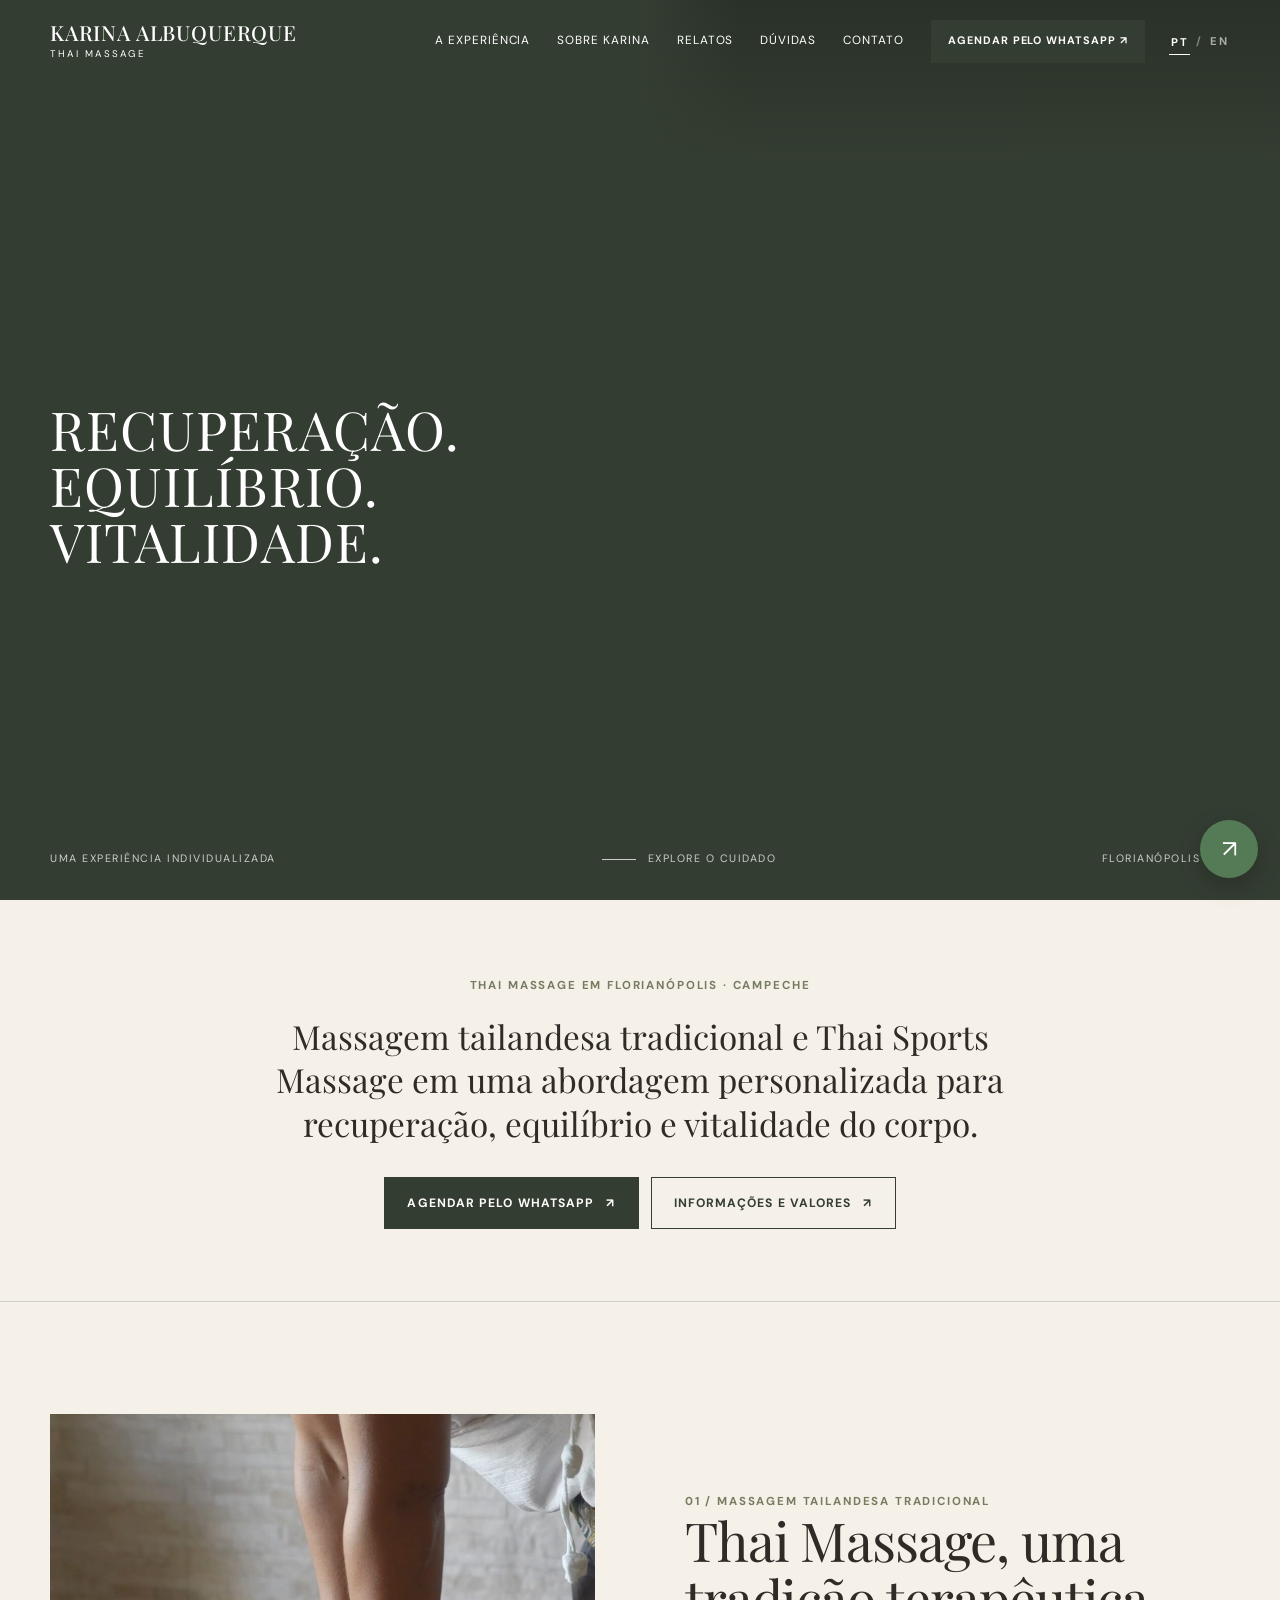
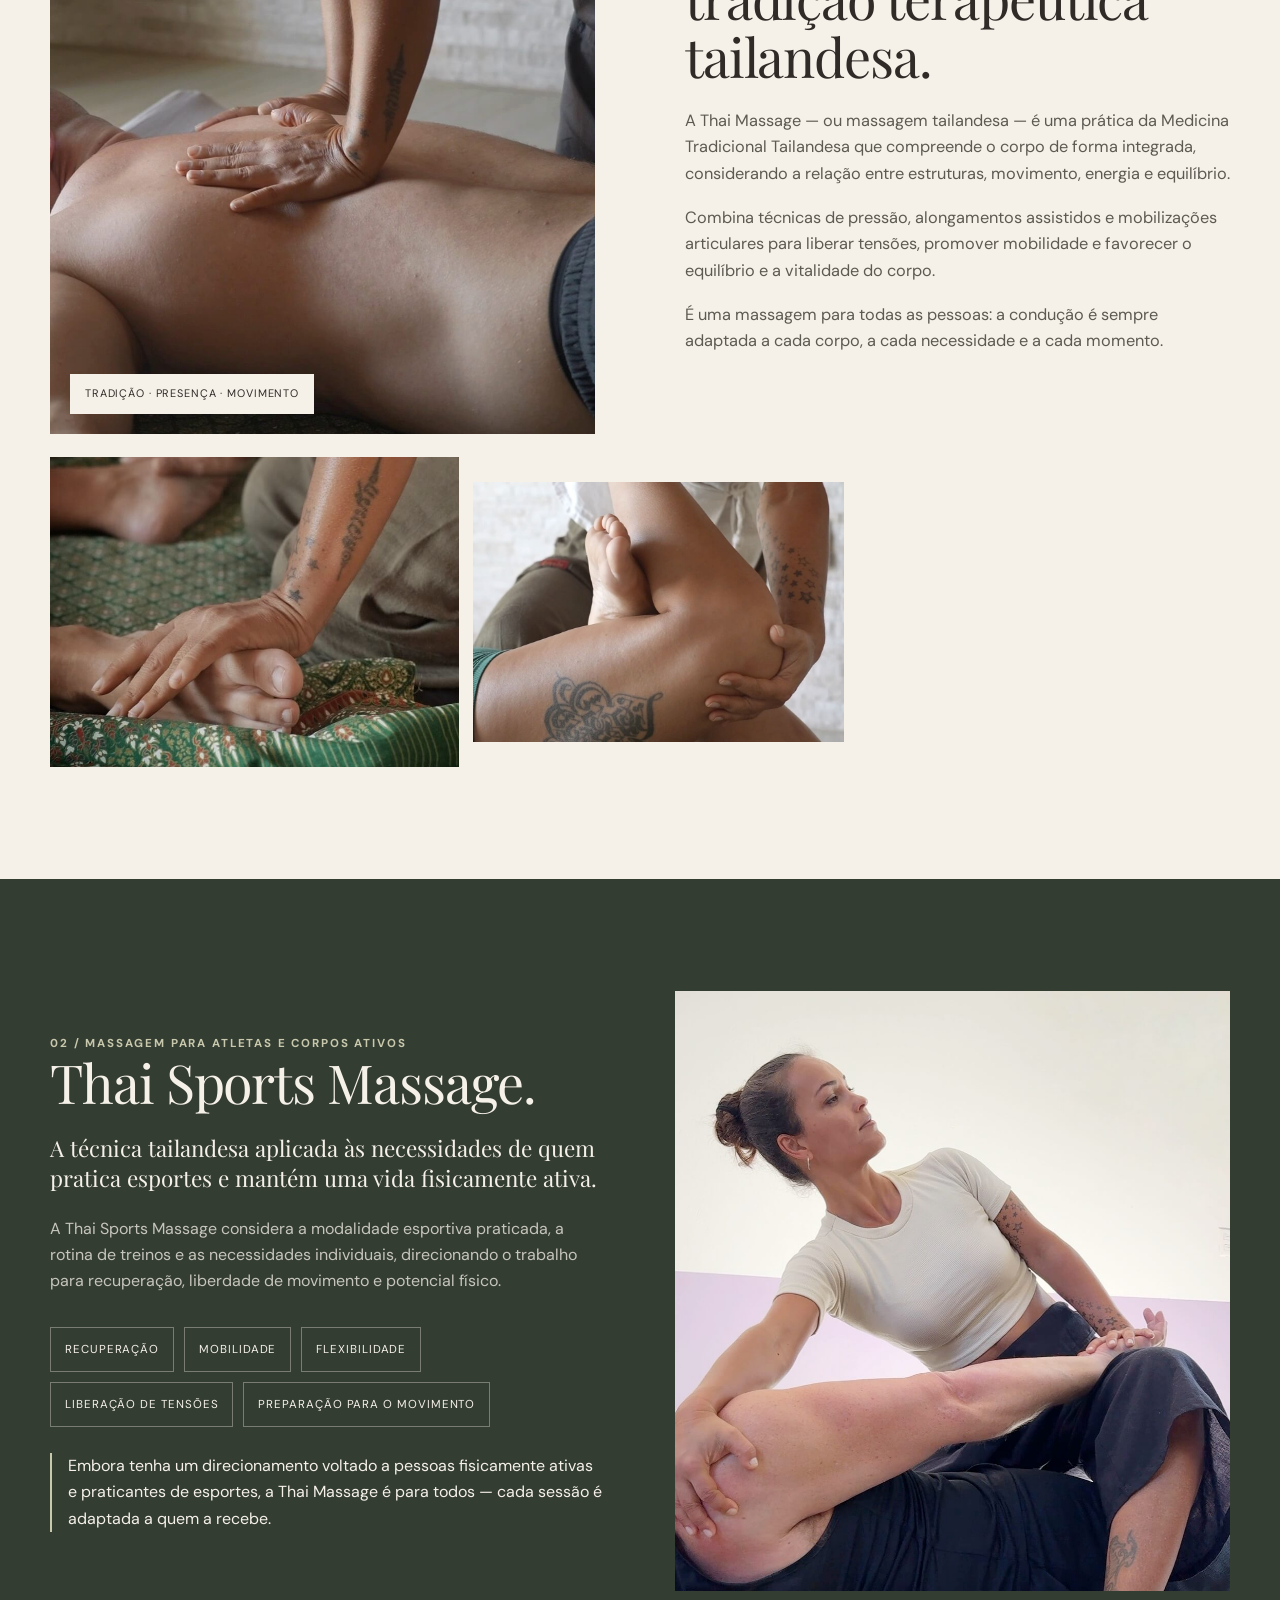
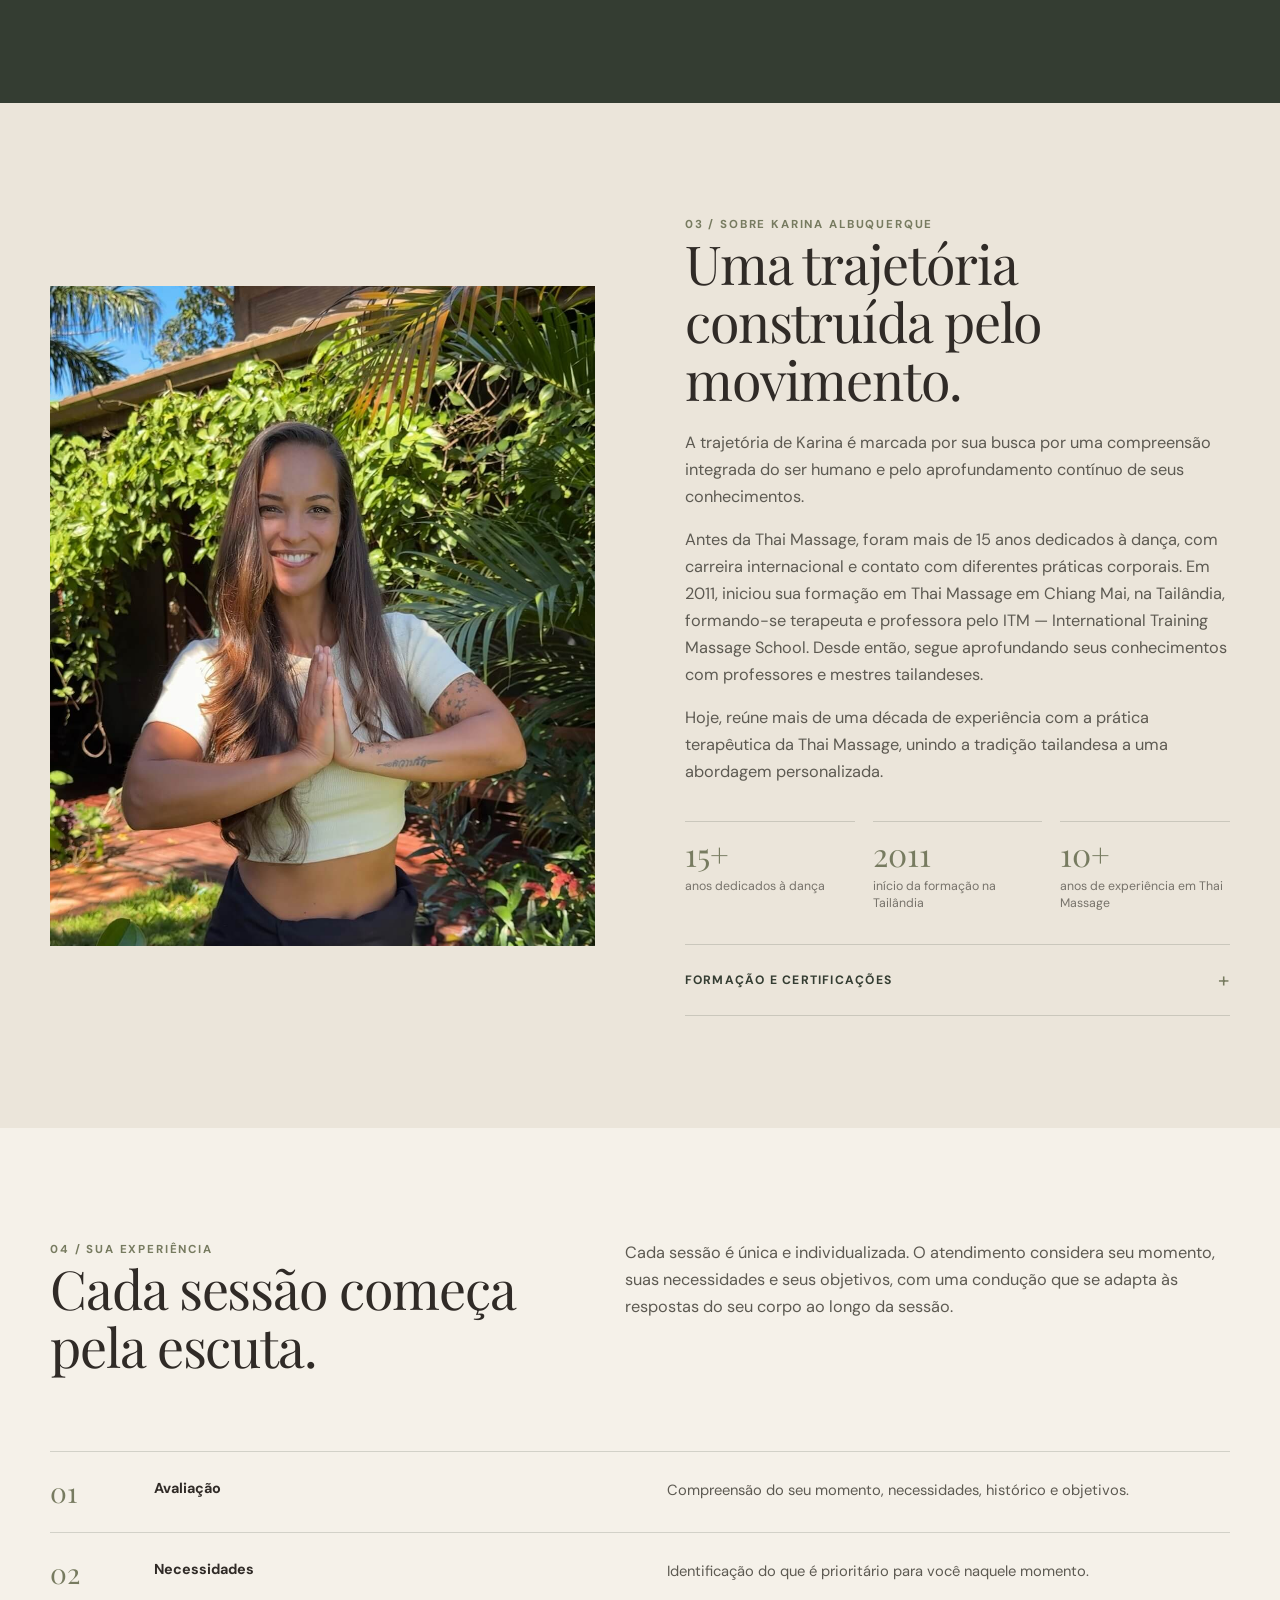
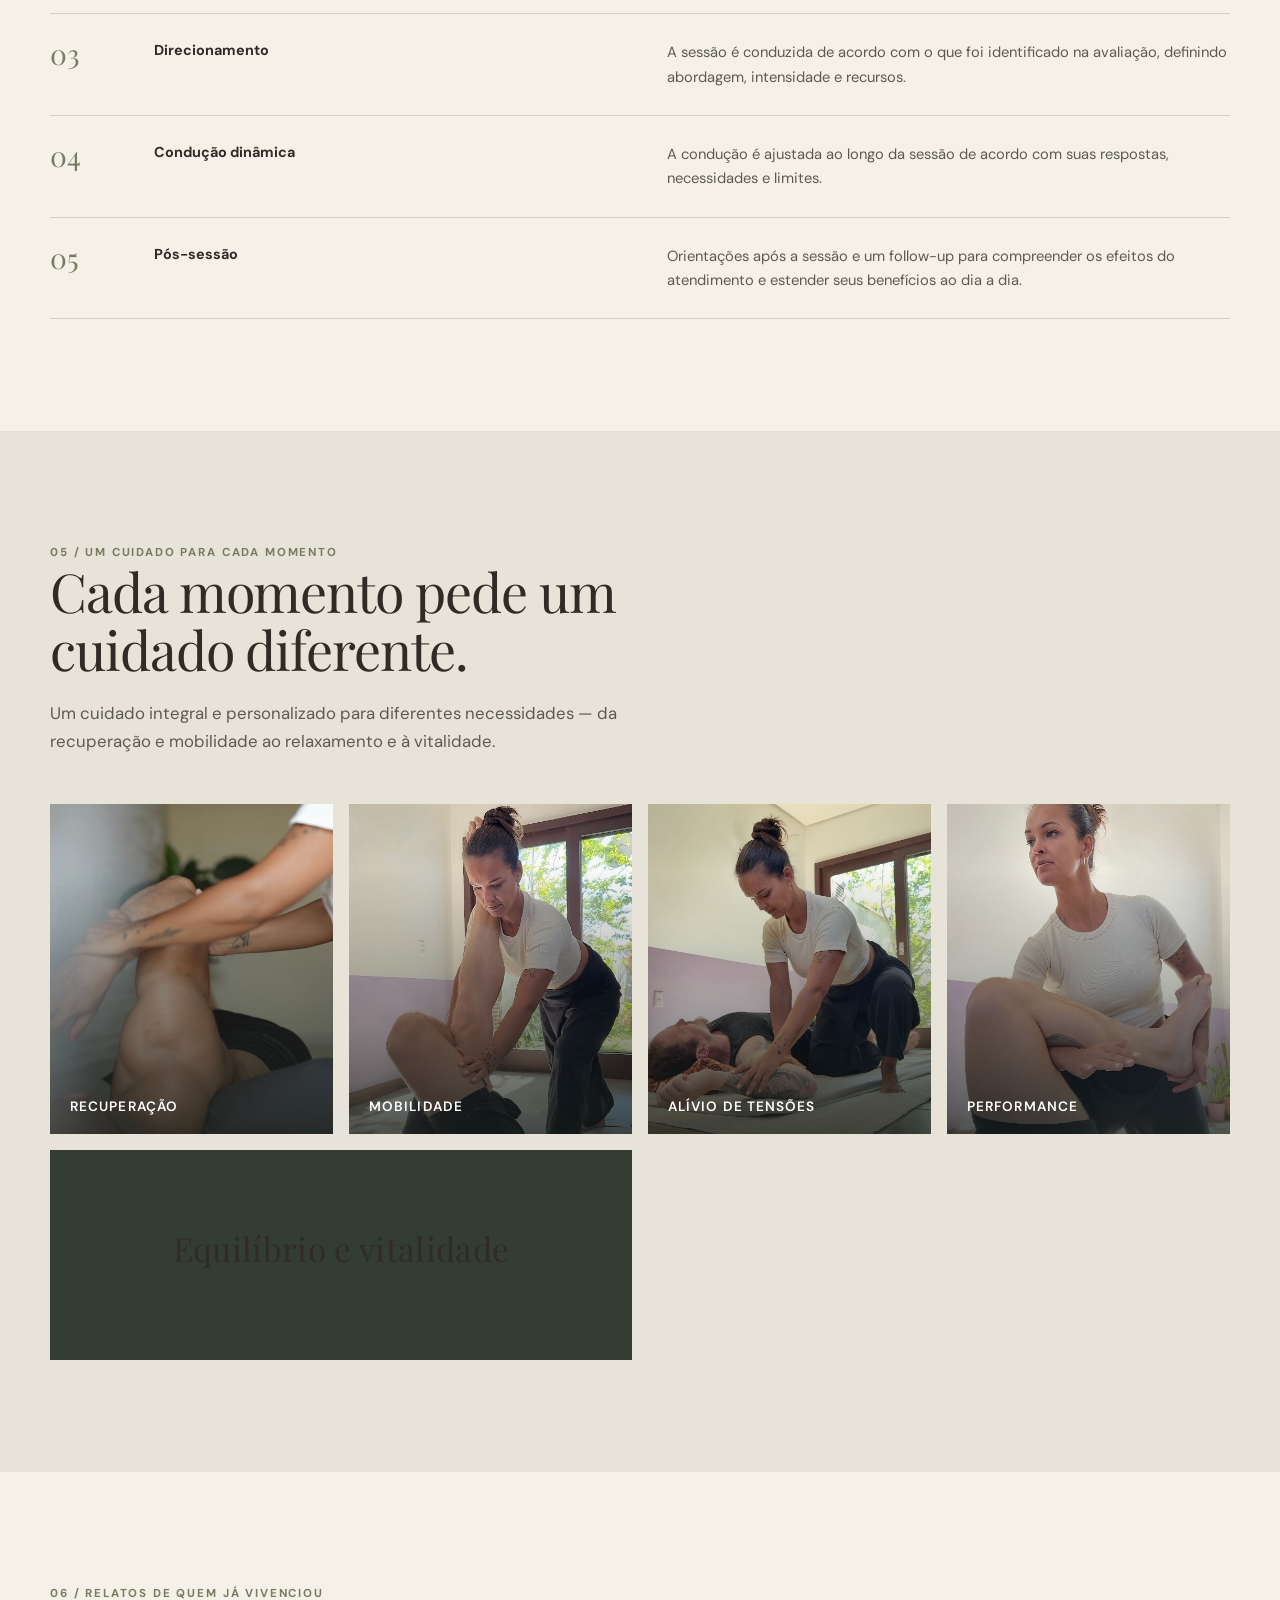
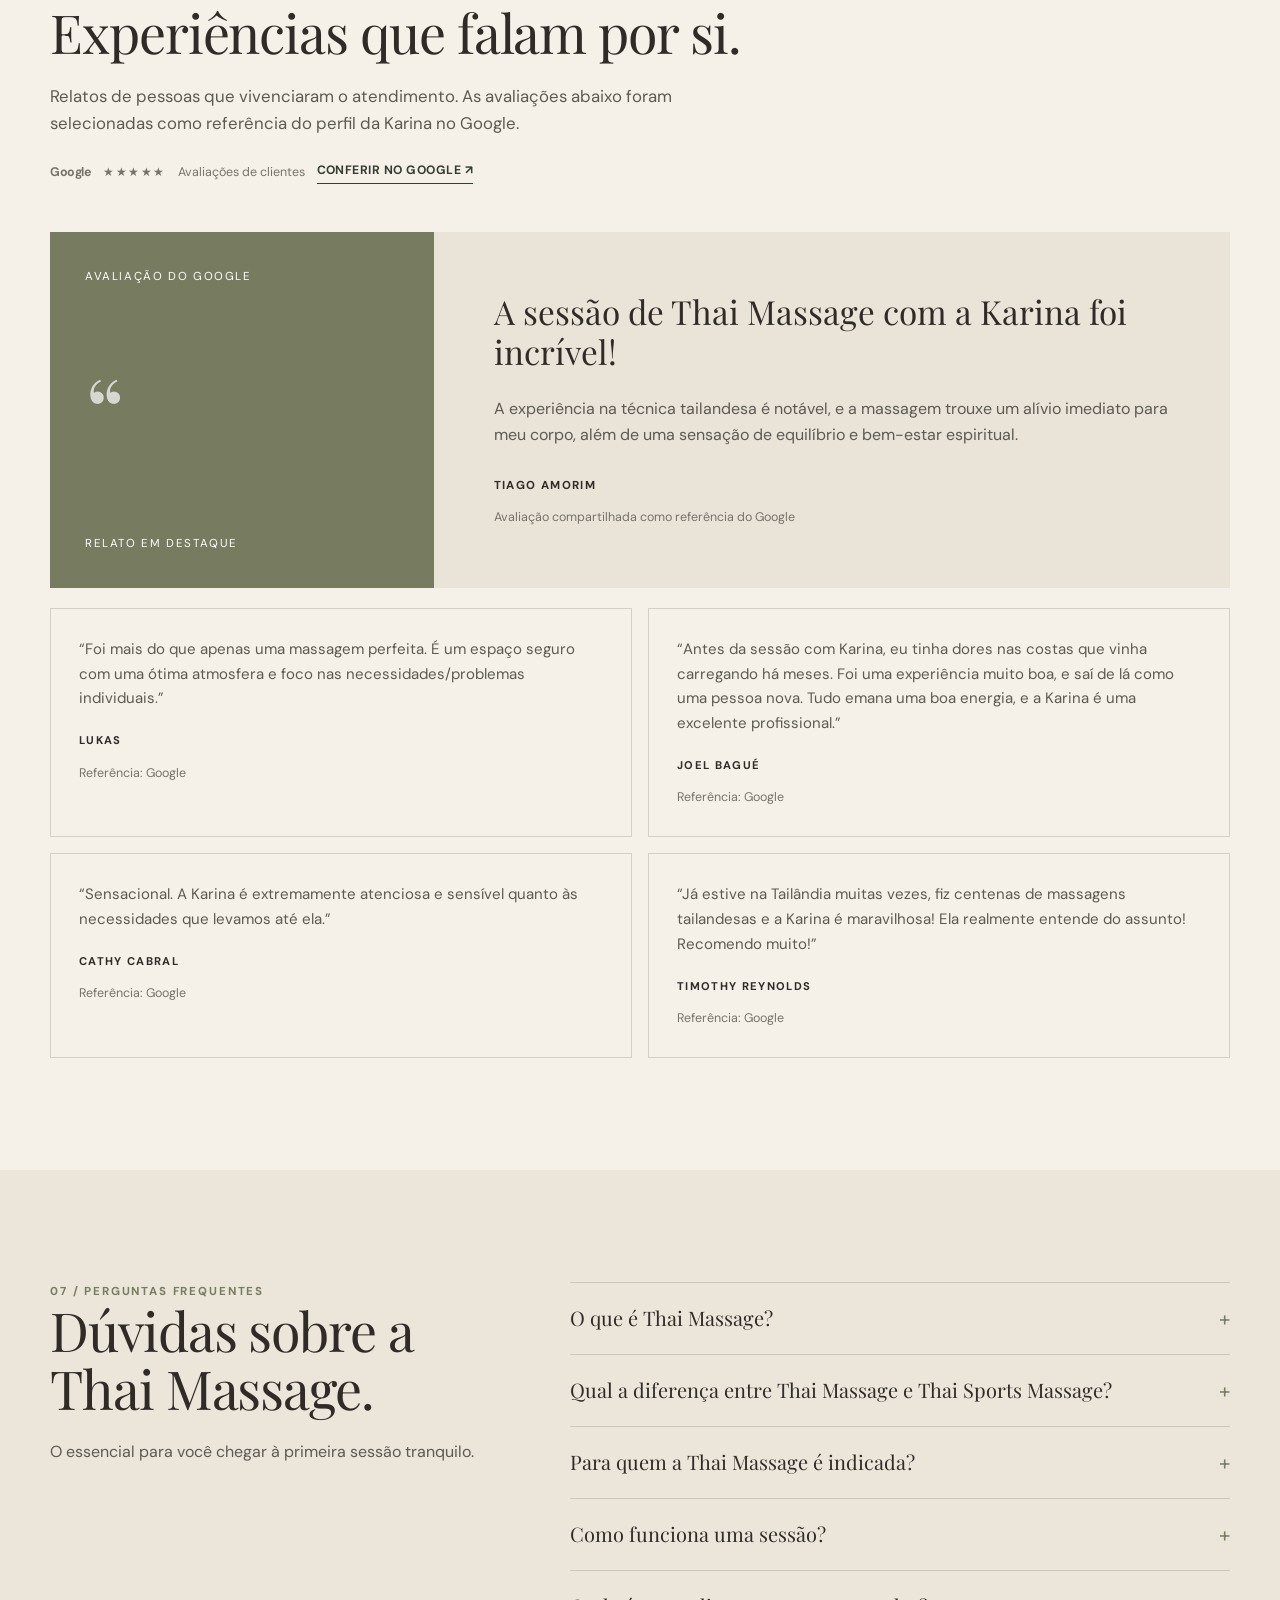
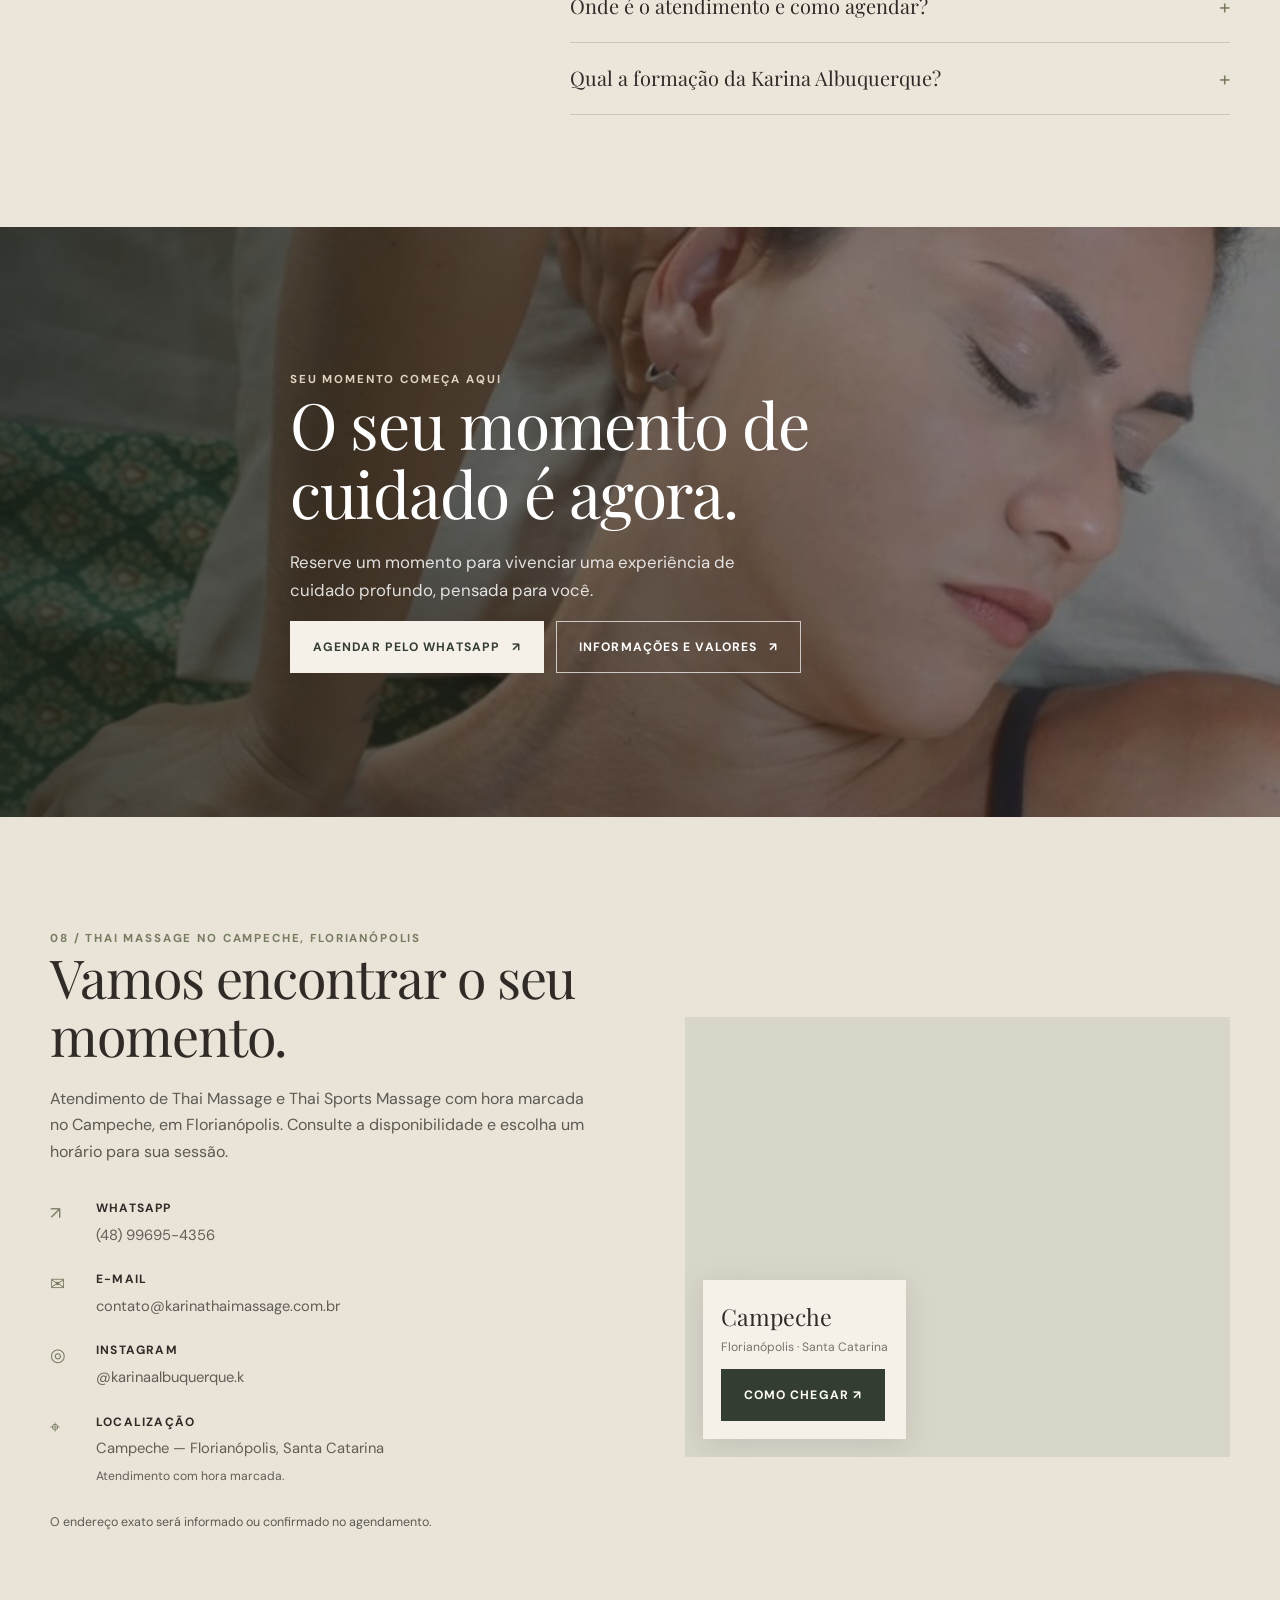
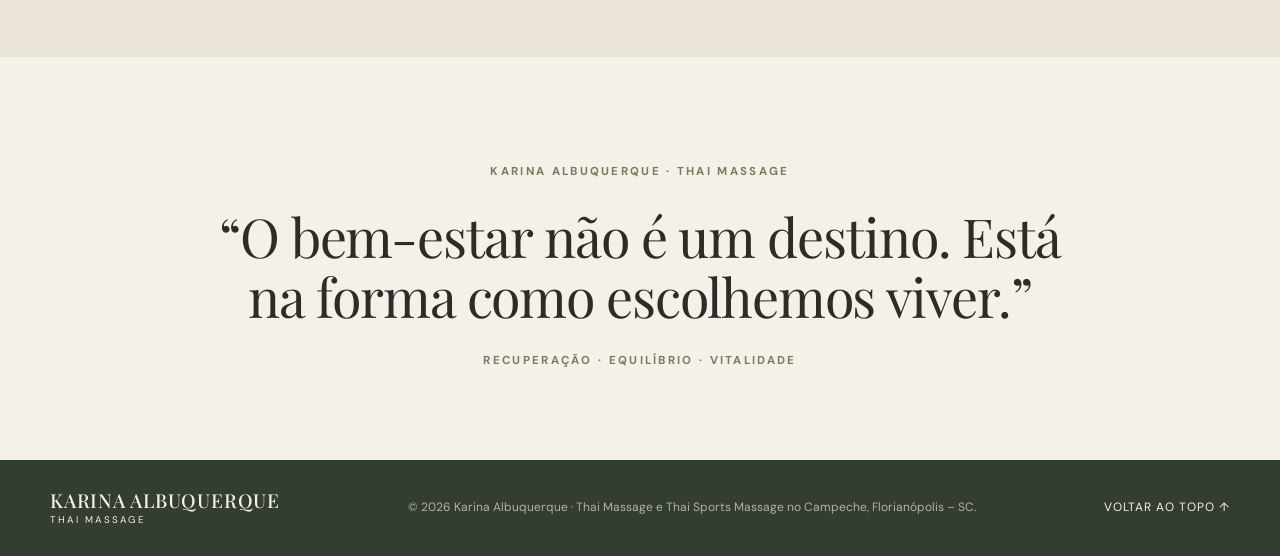
==== commit b621f134: "Add files via upload" ====
--- a/index.html
+++ b/index.html
@@ -10,26 +10,25 @@
   <meta name="author" content="Karina Albuquerque">
   <meta name="geo.region" content="BR-SC">
   <meta name="geo.placename" content="Campeche, Florianópolis">
-  <!-- SUBSTITUIR "https://www.seudominio.com.br" pelo domínio definitivo do site antes da publicação (canonical, Open Graph e dados estruturados). -->
-  <link rel="canonical" href="https://www.seudominio.com.br/">
-  <link rel="alternate" hreflang="pt-BR" href="https://www.seudominio.com.br/">
-  <link rel="alternate" hreflang="en" href="https://www.seudominio.com.br/en/">
-  <link rel="alternate" hreflang="x-default" href="https://www.seudominio.com.br/">
+  <link rel="canonical" href="https://karinathaimassage.com.br/">
+  <link rel="alternate" hreflang="pt-BR" href="https://karinathaimassage.com.br/">
+  <link rel="alternate" hreflang="en" href="https://karinathaimassage.com.br/en/">
+  <link rel="alternate" hreflang="x-default" href="https://karinathaimassage.com.br/">
   <meta property="og:type" content="website">
   <meta property="og:locale" content="pt_BR">
   <meta property="og:locale:alternate" content="en_US">
   <meta property="og:site_name" content="Karina Albuquerque · Thai Massage">
   <meta property="og:title" content="Thai Massage em Florianópolis (Campeche) | Karina Albuquerque">
   <meta property="og:description" content="Massagem tailandesa tradicional e Thai Sports Massage com atendimento personalizado no Campeche, Florianópolis.">
-  <meta property="og:url" content="https://www.seudominio.com.br/">
-  <meta property="og:image" content="https://www.seudominio.com.br/images/karina-albuquerque-thai-massage-campeche-florianopolis.jpg">
+  <meta property="og:url" content="https://karinathaimassage.com.br/">
+  <meta property="og:image" content="https://karinathaimassage.com.br/images/karina-albuquerque-thai-massage-campeche-florianopolis.jpg">
   <meta property="og:image:width" content="1080">
   <meta property="og:image:height" content="1920">
   <meta property="og:image:alt" content="Karina Albuquerque conduzindo uma sessão de Thai Massage em Florianópolis">
   <meta name="twitter:card" content="summary_large_image">
   <meta name="twitter:title" content="Thai Massage em Florianópolis (Campeche) | Karina Albuquerque">
   <meta name="twitter:description" content="Massagem tailandesa tradicional e Thai Sports Massage com atendimento personalizado no Campeche, Florianópolis.">
-  <meta name="twitter:image" content="https://www.seudominio.com.br/images/karina-albuquerque-thai-massage-campeche-florianopolis.jpg">
+  <meta name="twitter:image" content="https://karinathaimassage.com.br/images/karina-albuquerque-thai-massage-campeche-florianopolis.jpg">
   <link rel="preload" as="image" href="images/karina-thai-massage-hero-poster.jpg" fetchpriority="high">
   <script type="application/ld+json">
   {
@@ -37,13 +36,14 @@
     "@graph": [
       {
         "@type": "HealthAndBeautyBusiness",
-        "@id": "https://www.seudominio.com.br/#negocio",
+        "@id": "https://karinathaimassage.com.br/#negocio",
         "name": "Karina Albuquerque · Thai Massage",
         "description": "Thai Massage (massagem tailandesa tradicional) e Thai Sports Massage com atendimento personalizado e hora marcada no Campeche, Florianópolis.",
-        "url": "https://www.seudominio.com.br/",
-        "image": "https://www.seudominio.com.br/images/karina-albuquerque-thai-massage-campeche-florianopolis.jpg",
+        "url": "https://karinathaimassage.com.br/",
+        "image": "https://karinathaimassage.com.br/images/karina-albuquerque-thai-massage-campeche-florianopolis.jpg",
         "telephone": "+55-48-99695-4356",
-        "email": "karinaalbuquerque.contato@gmail.com",
+        "email": "contato@karinathaimassage.com.br",
+        "sameAs": ["https://www.instagram.com/karinaalbuquerque.k/"],
         "address": {
           "@type": "PostalAddress",
           "addressLocality": "Florianópolis",
@@ -53,7 +53,7 @@
         },
         "areaServed": { "@type": "City", "name": "Florianópolis" },
         "hasMap": "https://www.google.com/maps?q=Campeche%2C+Florian%C3%B3polis%2C+SC",
-        "founder": { "@id": "https://www.seudominio.com.br/#karina" },
+        "founder": { "@id": "https://karinathaimassage.com.br/#karina" },
         "knowsLanguage": ["pt-BR", "en"],
         "hasOfferCatalog": {
           "@type": "OfferCatalog",
@@ -66,21 +66,21 @@
       },
       {
         "@type": "Person",
-        "@id": "https://www.seudominio.com.br/#karina",
+        "@id": "https://karinathaimassage.com.br/#karina",
         "name": "Karina Albuquerque",
         "jobTitle": "Terapeuta e professora de Thai Massage",
-        "image": "https://www.seudominio.com.br/images/karina-albuquerque-terapeuta-thai-massage.jpg",
+        "image": "https://karinathaimassage.com.br/images/karina-albuquerque-terapeuta-thai-massage.jpg",
         "alumniOf": { "@type": "EducationalOrganization", "name": "ITM — International Training Massage School", "address": "Chiang Mai, Tailândia" },
-        "worksFor": { "@id": "https://www.seudominio.com.br/#negocio" }
+        "worksFor": { "@id": "https://karinathaimassage.com.br/#negocio" }
       },
       {
         "@type": "WebPage",
-        "@id": "https://www.seudominio.com.br/#pagina",
-        "url": "https://www.seudominio.com.br/",
+        "@id": "https://karinathaimassage.com.br/#pagina",
+        "url": "https://karinathaimassage.com.br/",
         "name": "Thai Massage em Florianópolis (Campeche) | Karina Albuquerque",
         "inLanguage": "pt-BR",
-        "about": { "@id": "https://www.seudominio.com.br/#negocio" },
-        "primaryImageOfPage": "https://www.seudominio.com.br/images/karina-albuquerque-thai-massage-campeche-florianopolis.jpg"
+        "about": { "@id": "https://karinathaimassage.com.br/#negocio" },
+        "primaryImageOfPage": "https://karinathaimassage.com.br/images/karina-albuquerque-thai-massage-campeche-florianopolis.jpg"
       },
       {
         "@type": "FAQPage",
@@ -90,7 +90,7 @@
           { "@type": "Question", "name": "Para quem a Thai Massage é indicada?", "acceptedAnswer": { "@type": "Answer", "text": "A Thai Massage é para todos. Ela atende quem busca recuperação, mais mobilidade, alívio de tensões, melhor performance ou simplesmente equilíbrio e vitalidade, de atletas e pessoas fisicamente ativas a quem deseja um momento de cuidado, sempre com a condução adaptada a cada corpo." } },
           { "@type": "Question", "name": "Como funciona uma sessão?", "acceptedAnswer": { "@type": "Answer", "text": "Cada sessão é individualizada: começa com uma avaliação do seu momento e objetivos, segue com uma condução ajustada às respostas do corpo e termina com orientações pós-sessão e um follow-up." } },
           { "@type": "Question", "name": "Onde é o atendimento e como agendar?", "acceptedAnswer": { "@type": "Answer", "text": "O atendimento é no Campeche, em Florianópolis (SC), com hora marcada. O agendamento é feito pelo WhatsApp (48) 99695-4356, e o endereço exato é informado na confirmação." } },
-          { "@type": "Question", "name": "Qual a formação da Karina Albuquerque?", "acceptedAnswer": { "@type": "Answer", "text": "Karina iniciou sua formação em Chiang Mai, na Tailândia, em 2011, formando-se terapeuta e professora pelo ITM — International Training Massage School. Desde então, segue se aprofundando com professores e mestres tailandeses." } }
+          { "@type": "Question", "name": "Qual a formação da Karina Albuquerque?", "acceptedAnswer": { "@type": "Answer", "text": "Karina iniciou sua formação em Chiang Mai, na Tailândia, em 2011, formando-se terapeuta e professora pelo ITM — International Training Massage School. Desde então, segue se aprofundando com professores e mestres tailandeses. Também é formada em Reflexologia Tailandesa, em tratamentos tailandeses com compressas de ervas e óleos de aromaterapia, em Alongamento Avançado Lanna Thai com o mestre Lar Khamtanong e em Osteothai." } }
         ]
       }
     ]
@@ -213,12 +213,17 @@
             <div class="milestone"><strong>2011</strong><span>início da formação na Tailândia</span></div>
             <div class="milestone"><strong>10+</strong><span>anos de experiência em Thai Massage</span></div>
           </div>
-          <!-- Completar com o currículo completo que a Karina vai enviar (curso, instituição, local e ano de cada item). -->
           <details class="credentials">
             <summary>Formação e certificações</summary>
             <ul>
-              <li><span class="year">2011</span><span><strong>Terapeuta e professora de Thai Massage</strong>ITM — International Training Massage School · Chiang Mai, Tailândia</span></li>
-              <li><span class="year">Hoje</span><span><strong>Aprofundamento contínuo</strong>Estudos com professores e mestres tailandeses</span></li>
+              <li><strong>ITM — International Training Massage School</strong><span class="place">Chiang Mai, Tailândia</span>
+                <ul><li>Massagem Tailandesa</li><li>Formação de Professores CAPT — Massagem Tailandesa</li><li>Reflexologia Tailandesa</li></ul></li>
+              <li><strong>Spa Mantra</strong><span class="place">Chiang Mai, Tailândia</span>
+                <ul><li>Tratamentos Faciais e Corporais Tailandeses</li><li>Compressas de Ervas Quentes</li><li>Massagem com Óleos de Aromaterapia</li></ul></li>
+              <li><strong>Mestre Lar Khamtanong</strong><span class="place">Chiang Mai, Tailândia</span>
+                <ul><li>Alongamento Avançado Lanna Thai</li></ul></li>
+              <li><strong>Sangha School · Dharma ITM Thai Massagem</strong><span class="place">São Paulo, Brasil</span>
+                <ul><li>Osteothai — Princípios e visão geral, com o prof. Oliver Chamorro</li></ul></li>
             </ul>
           </details>
         </div>
@@ -310,7 +315,7 @@
           <details class="faq-item"><summary>Para quem a Thai Massage é indicada?</summary><p>A Thai Massage é para todos. Ela atende quem busca recuperação, mais mobilidade, alívio de tensões, melhor performance ou simplesmente equilíbrio e vitalidade — de atletas e pessoas fisicamente ativas a quem deseja um momento de cuidado —, sempre com a condução adaptada a cada corpo.</p></details>
           <details class="faq-item"><summary>Como funciona uma sessão?</summary><p>Cada sessão é individualizada: começa com uma avaliação do seu momento e objetivos, segue com uma condução ajustada às respostas do corpo e termina com orientações pós-sessão e um follow-up.</p></details>
           <details class="faq-item"><summary>Onde é o atendimento e como agendar?</summary><p>O atendimento é no Campeche, em Florianópolis (SC), com hora marcada. O agendamento é feito pelo WhatsApp (48) 99695-4356, e o endereço exato é informado na confirmação.</p></details>
-          <details class="faq-item"><summary>Qual a formação da Karina Albuquerque?</summary><p>Karina iniciou sua formação em Chiang Mai, na Tailândia, em 2011, formando-se terapeuta e professora pelo ITM — International Training Massage School. Desde então, segue se aprofundando com professores e mestres tailandeses.</p></details>
+          <details class="faq-item"><summary>Qual a formação da Karina Albuquerque?</summary><p>Karina iniciou sua formação em Chiang Mai, na Tailândia, em 2011, formando-se terapeuta e professora pelo ITM — International Training Massage School. Desde então, segue se aprofundando com professores e mestres tailandeses. Também é formada em Reflexologia Tailandesa, em tratamentos tailandeses com compressas de ervas e óleos de aromaterapia, em Alongamento Avançado Lanna Thai com o mestre Lar Khamtanong e em Osteothai. A lista completa está em “Formação e certificações”, na seção Sobre.</p></details>
         </div>
       </div>
     </section>
@@ -338,8 +343,8 @@
           <p>Atendimento de Thai Massage e Thai Sports Massage com hora marcada no Campeche, em Florianópolis. Consulte a disponibilidade e escolha um horário para sua sessão.</p>
           <address class="contact-details">
             <div class="contact-row"><div class="icon" aria-hidden="true">↗</div><div><strong>WhatsApp</strong><a class="whatsapp-link" href="#" target="_blank" rel="noopener">(48) 99695-4356</a></div></div>
-            <div class="contact-row"><div class="icon" aria-hidden="true">✉</div><div><strong>E-mail</strong><a href="mailto:karinaalbuquerque.contato@gmail.com">karinaalbuquerque.contato@gmail.com</a></div></div>
-            <div class="contact-row"><div class="icon" aria-hidden="true">◎</div><div><strong>Instagram</strong><a href="https://www.instagram.com/" target="_blank" rel="noopener">Karina Albuquerque — Thai Massage</a><span style="display:block;font-size:.76rem;margin-top:4px">Inserir o link correto do perfil antes da publicação.</span></div></div>
+            <div class="contact-row"><div class="icon" aria-hidden="true">✉</div><div><strong>E-mail</strong><a href="mailto:contato@karinathaimassage.com.br">contato@karinathaimassage.com.br</a></div></div>
+            <div class="contact-row"><div class="icon" aria-hidden="true">◎</div><div><strong>Instagram</strong><a href="https://www.instagram.com/karinaalbuquerque.k/" target="_blank" rel="noopener">@karinaalbuquerque.k</a></div></div>
             <div class="contact-row"><div class="icon" aria-hidden="true">⌖</div><div><strong>Localização</strong><span>Campeche — Florianópolis, Santa Catarina</span><span style="display:block;font-size:.76rem;margin-top:4px">Atendimento com hora marcada.</span></div></div>
           </address>
           <p style="font-size:.78rem;margin-top:26px">O endereço exato será informado ou confirmado no agendamento.</p>
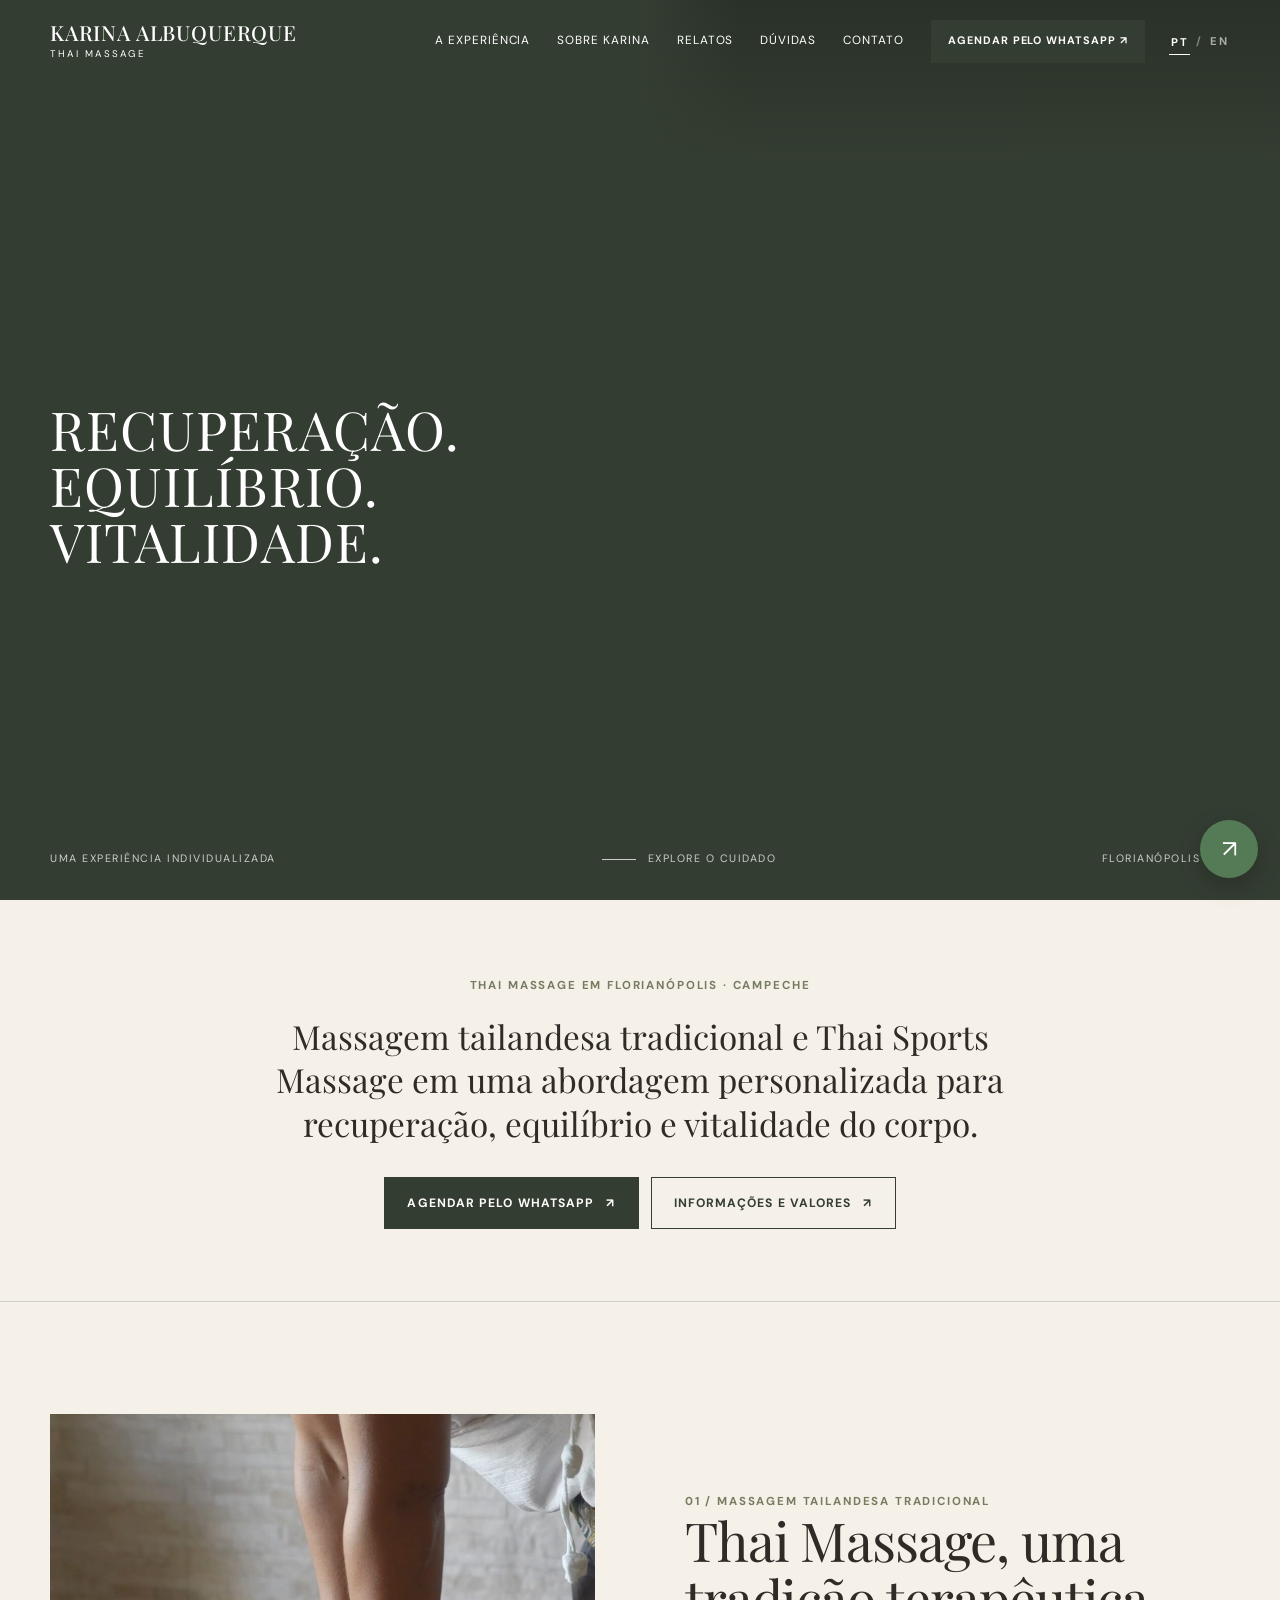
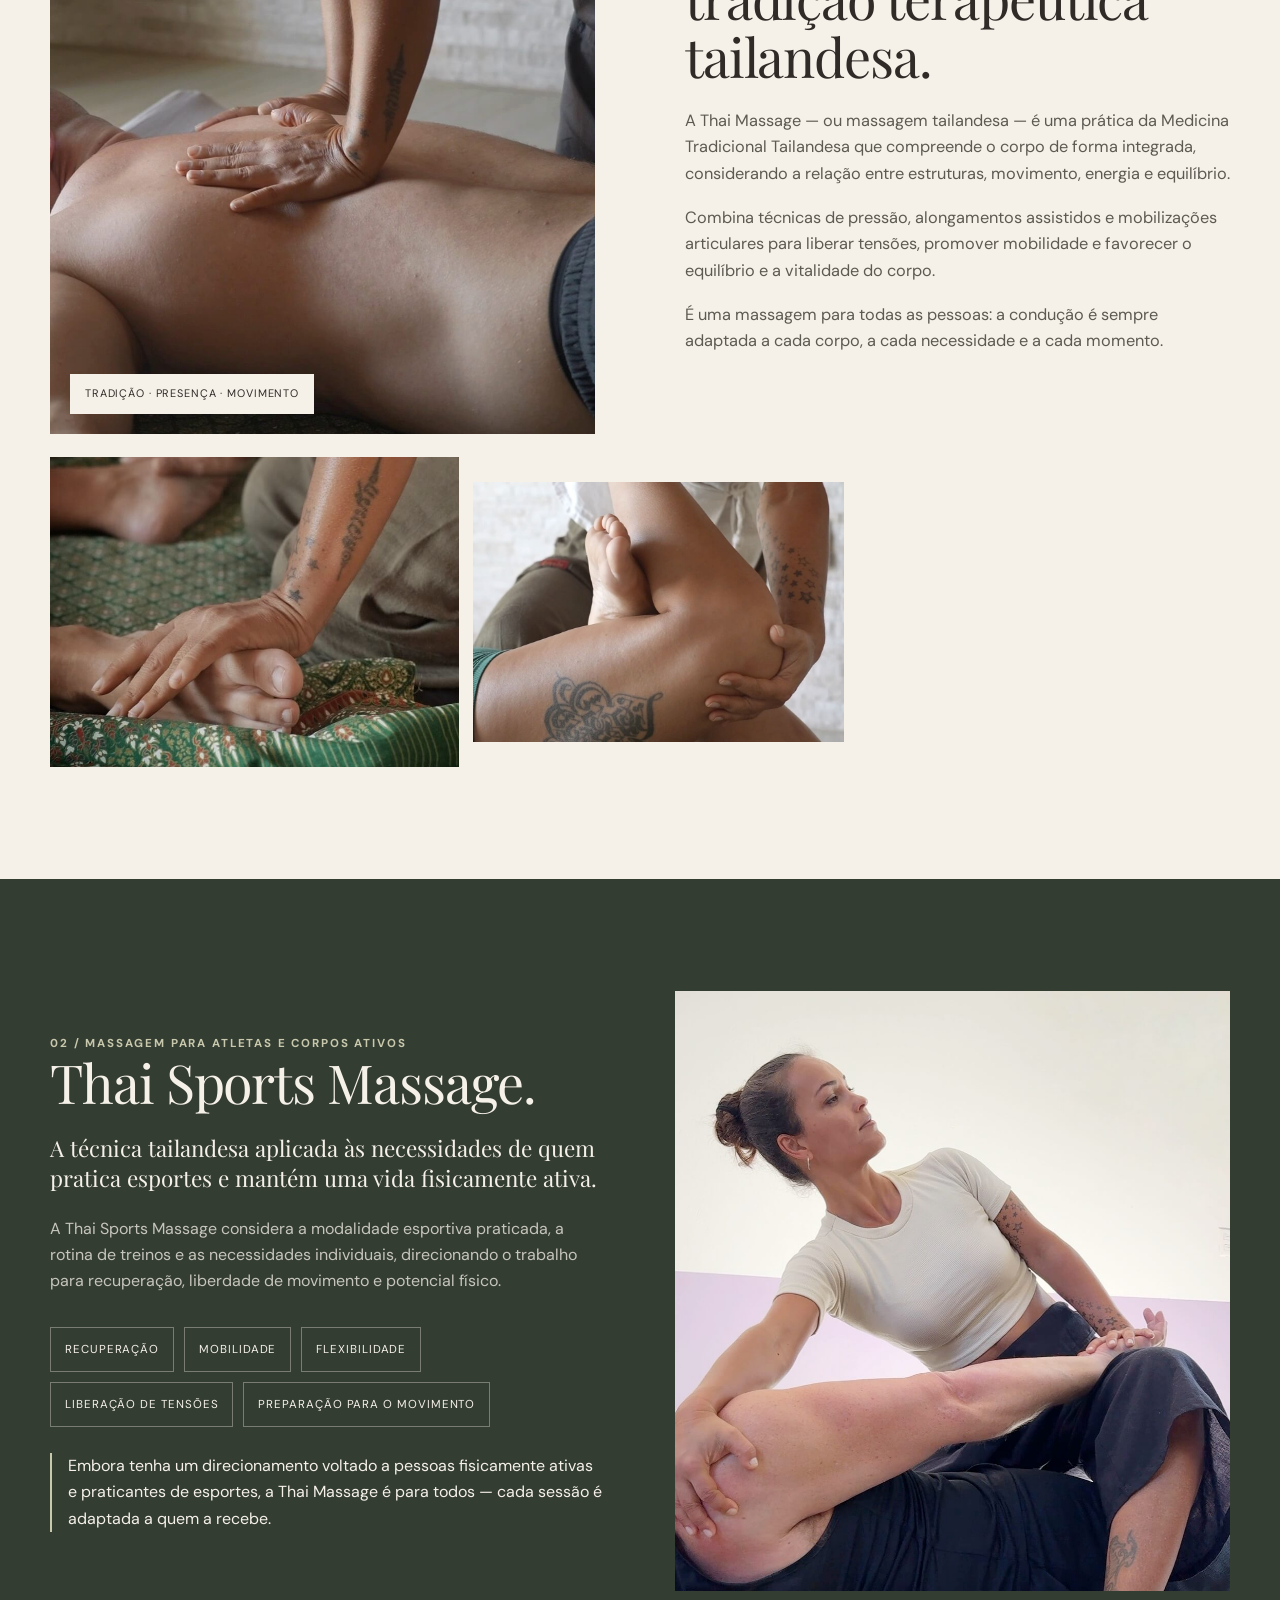
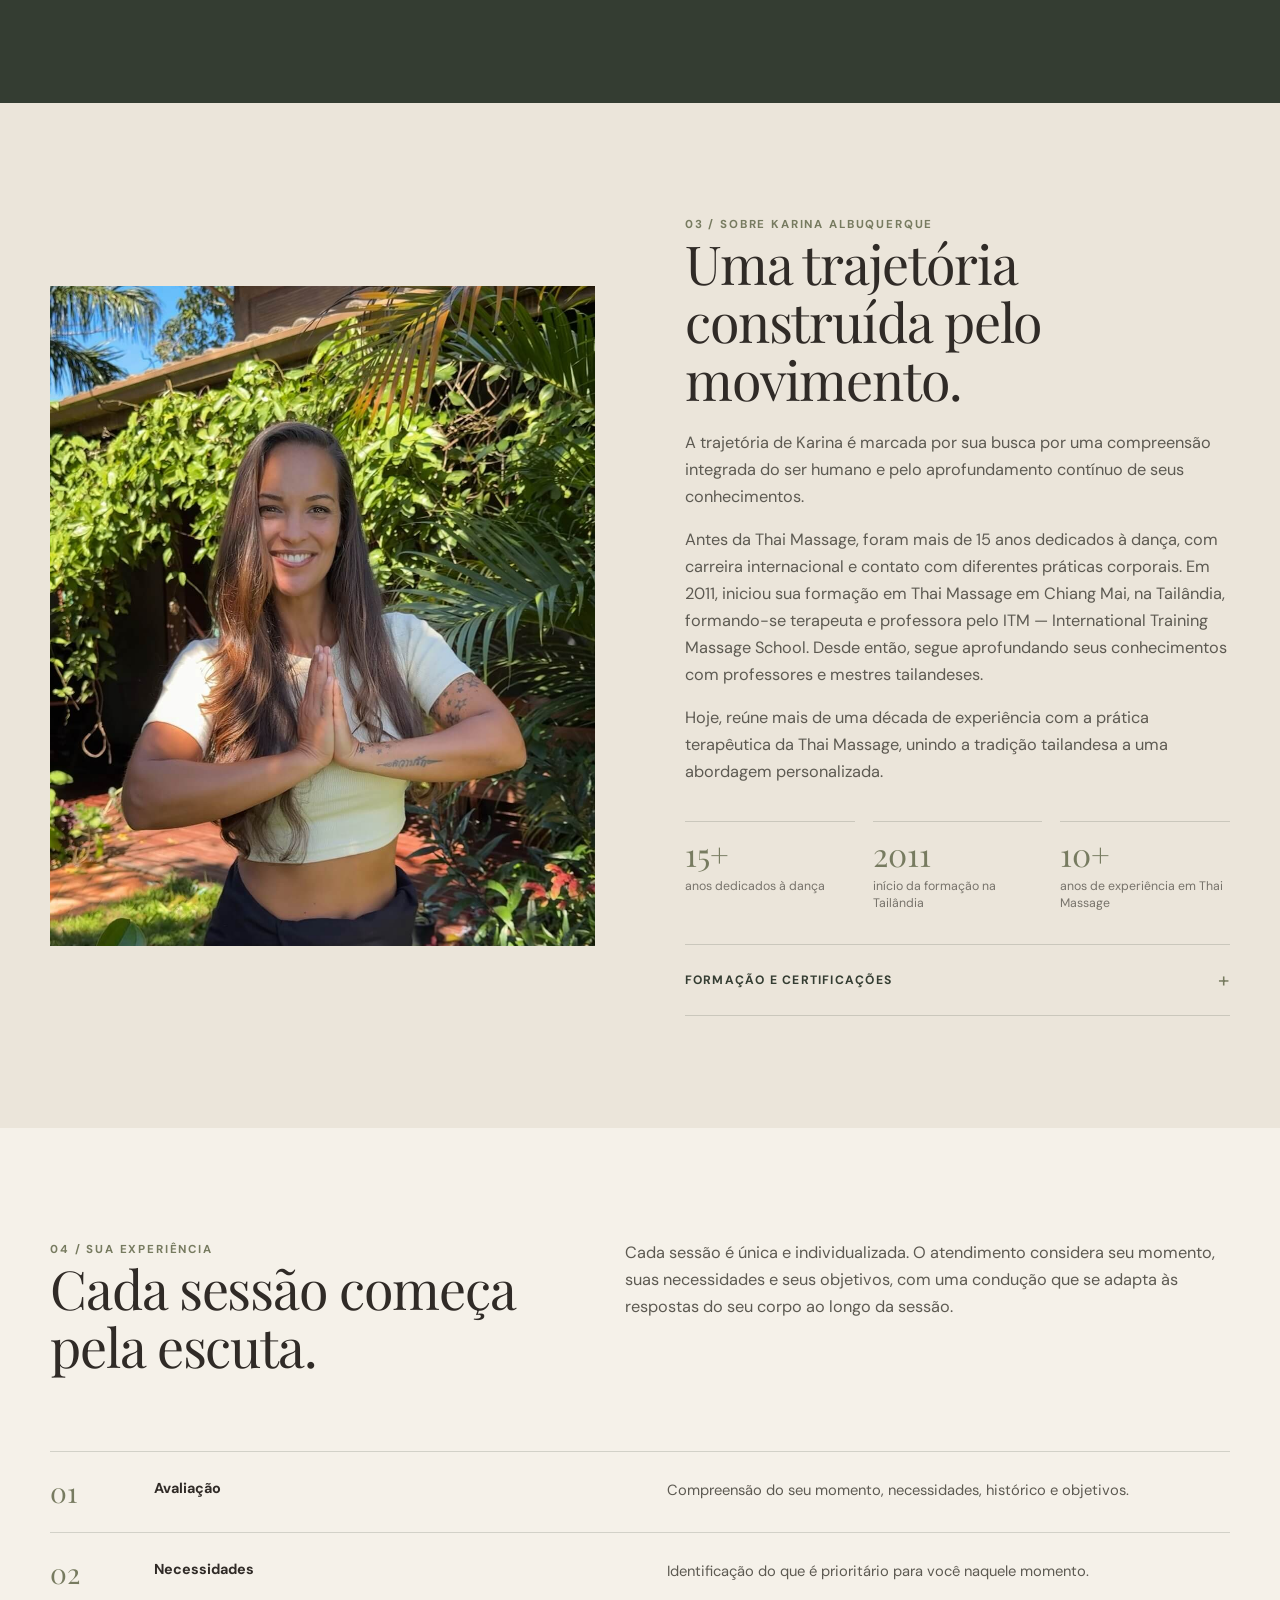
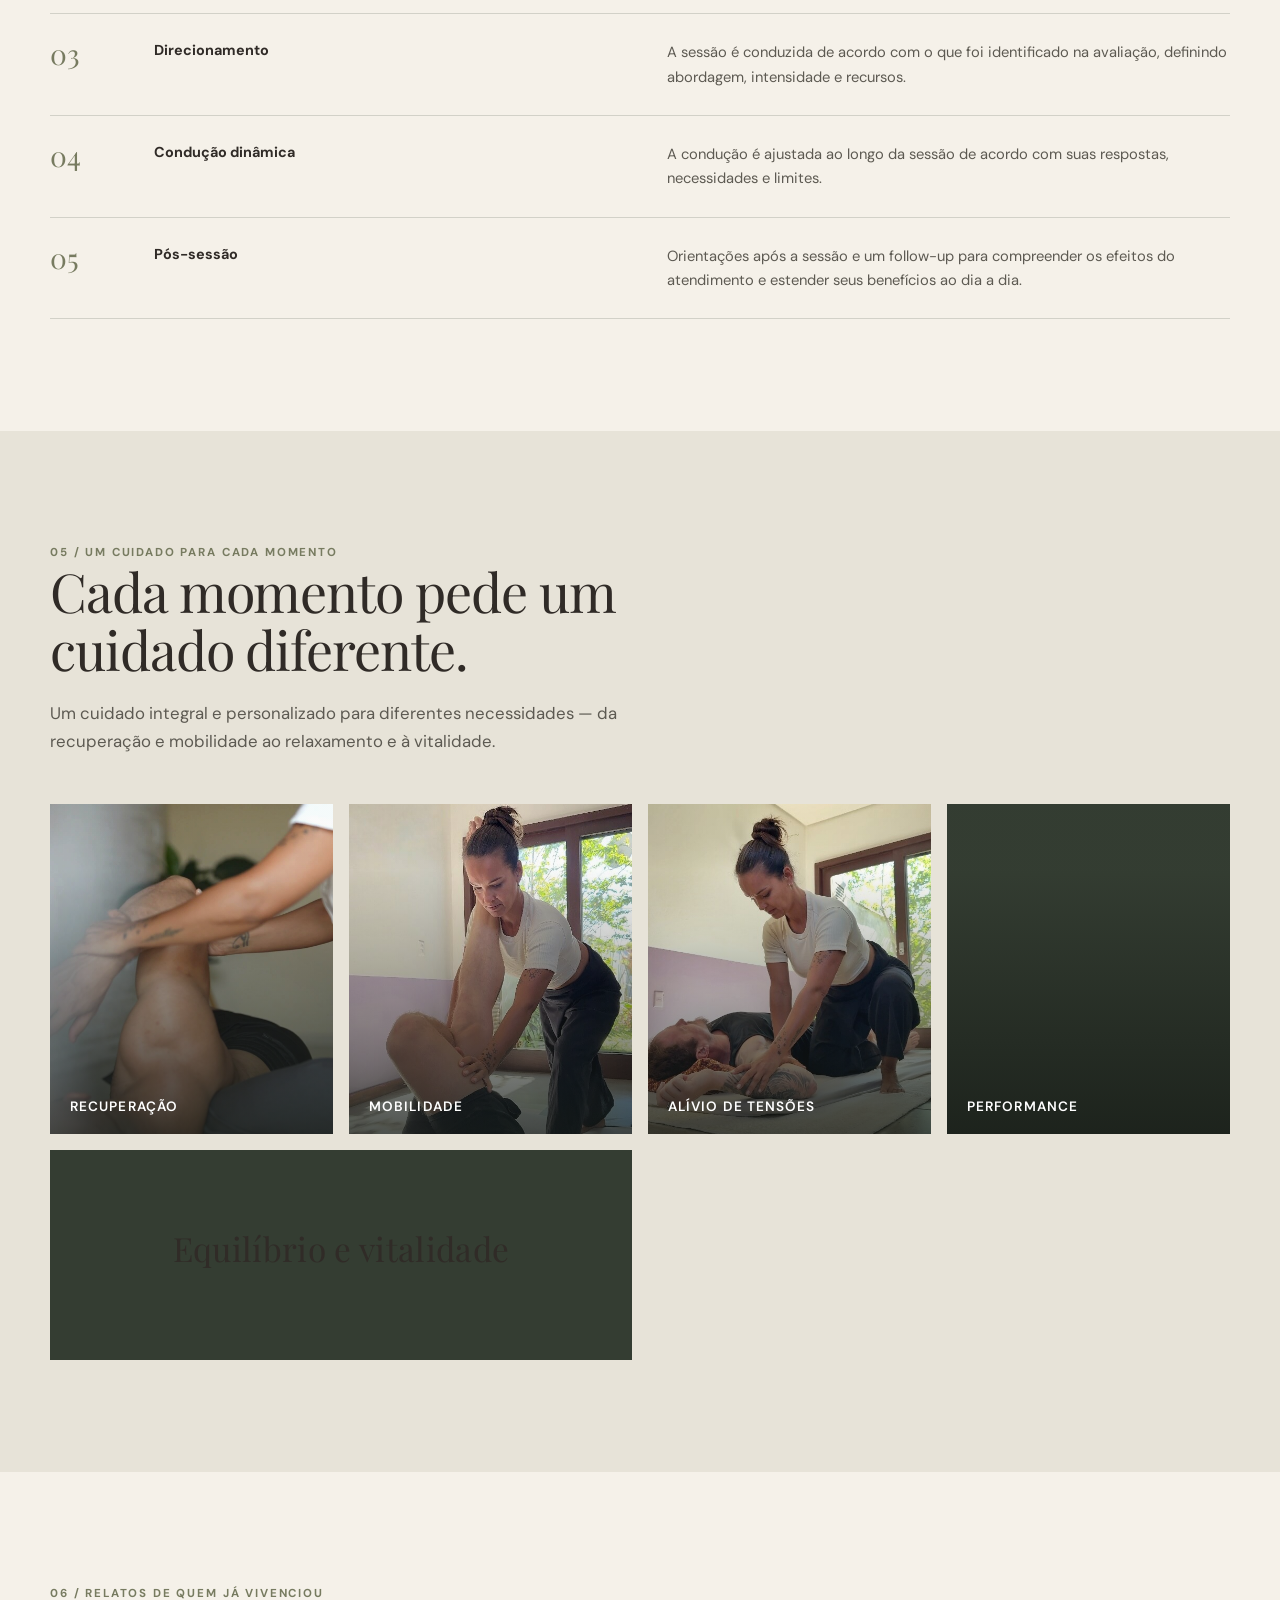
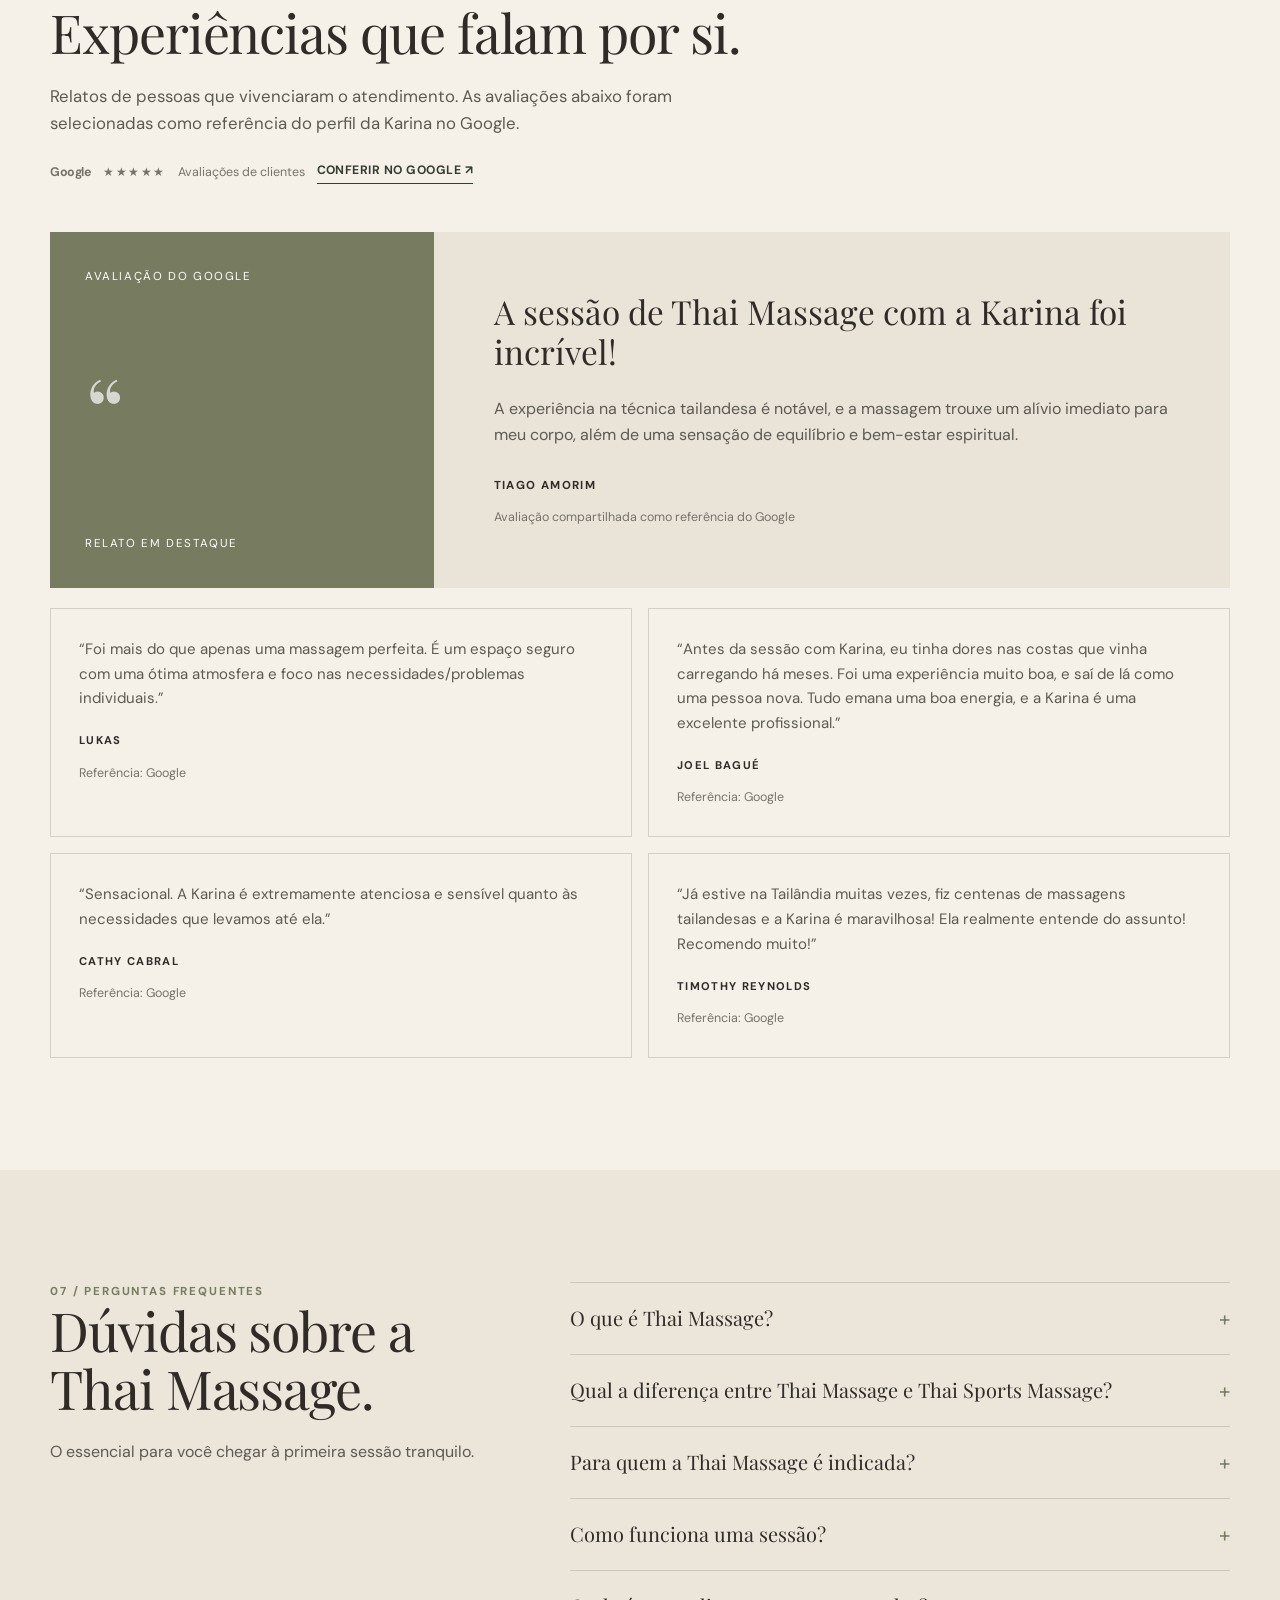
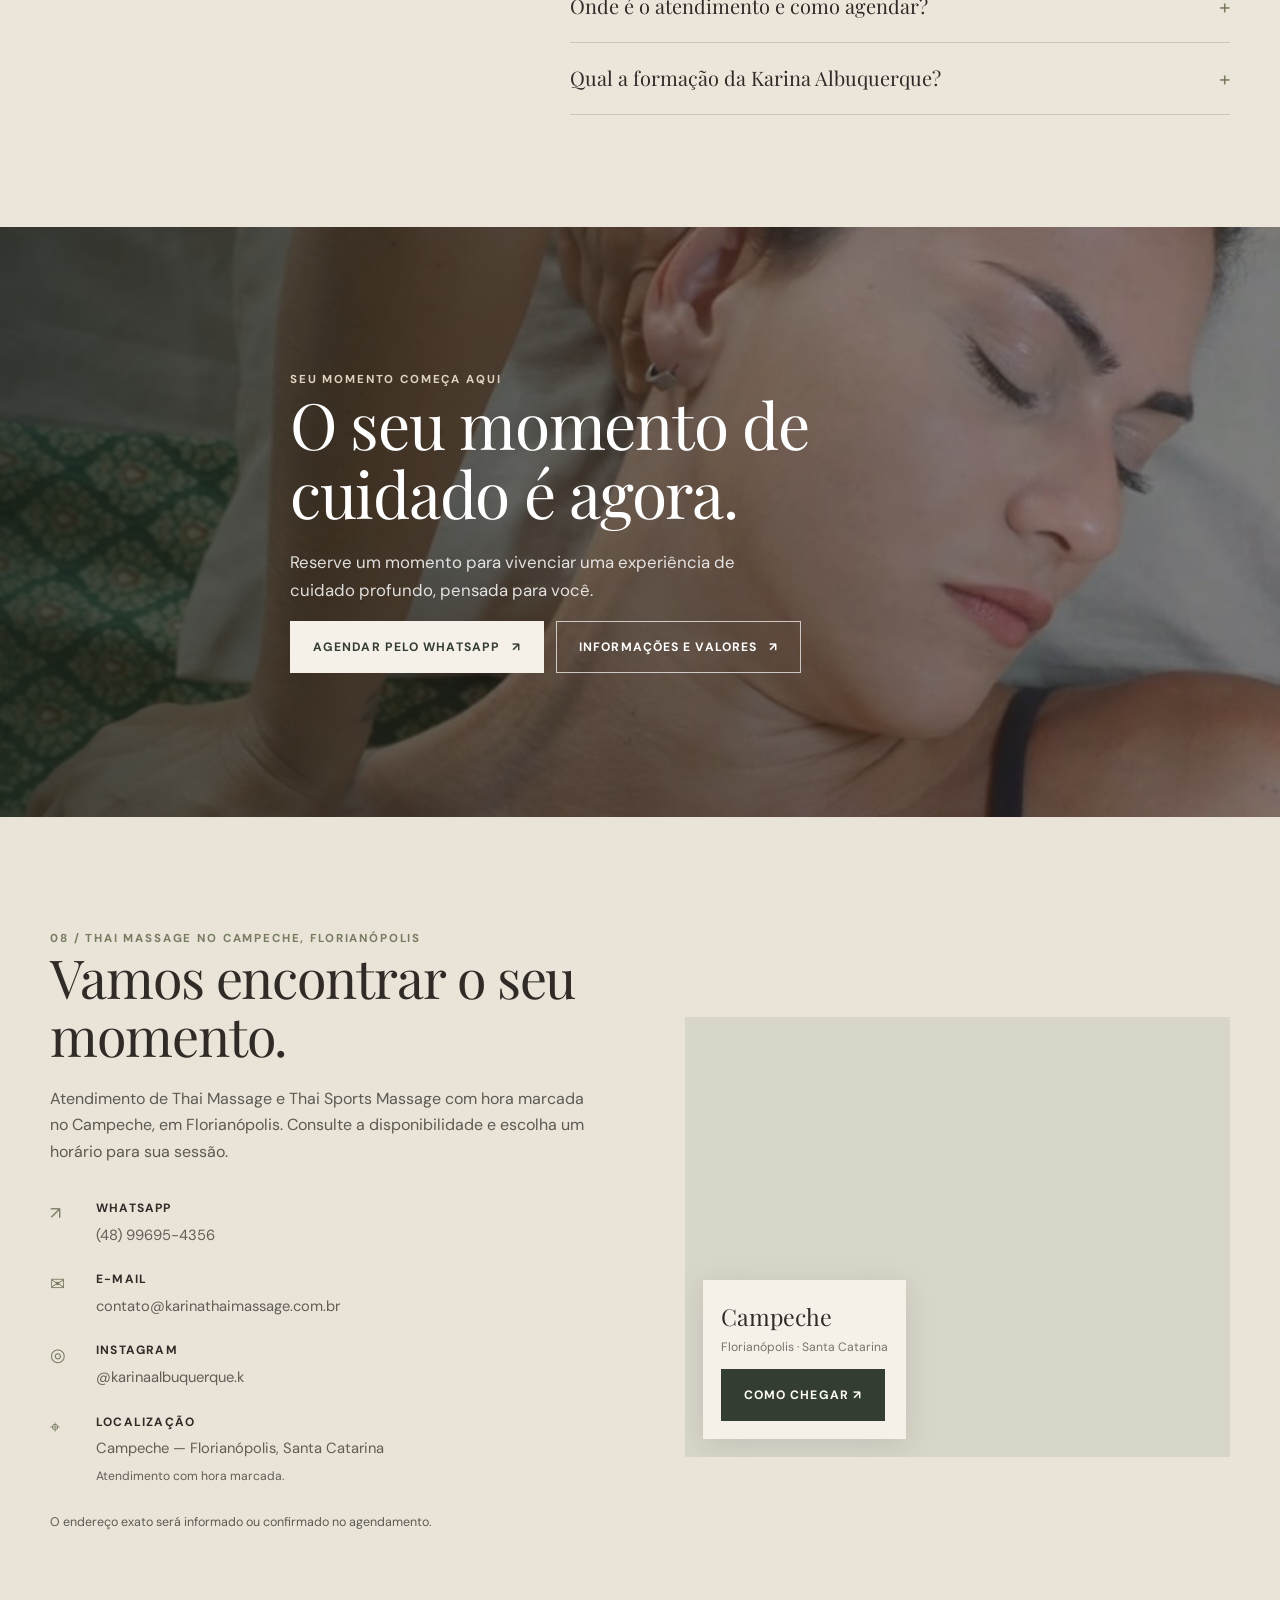
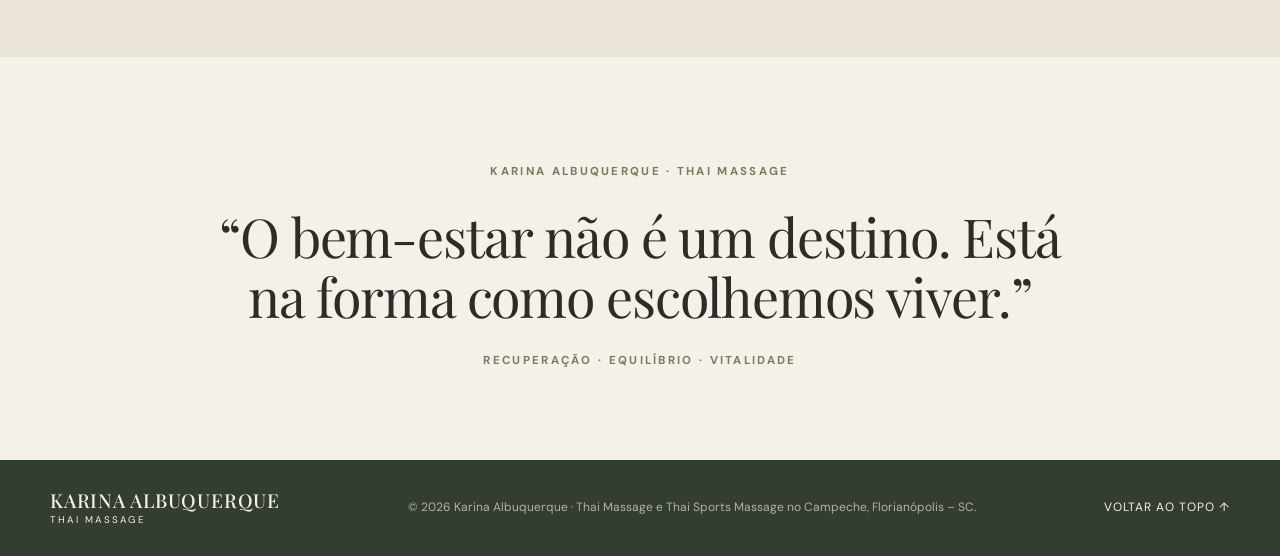
==== commit 38f222a0: "ajuste og image" ====
--- a/index.html
+++ b/index.html
@@ -21,14 +21,14 @@
   <meta property="og:title" content="Thai Massage em Florianópolis (Campeche) | Karina Albuquerque">
   <meta property="og:description" content="Massagem tailandesa tradicional e Thai Sports Massage com atendimento personalizado no Campeche, Florianópolis.">
   <meta property="og:url" content="https://karinathaimassage.com.br/">
-  <meta property="og:image" content="https://karinathaimassage.com.br/images/karina-albuquerque-thai-massage-campeche-florianopolis.jpg">
-  <meta property="og:image:width" content="1080">
-  <meta property="og:image:height" content="1920">
+  <meta property="og:image" content="https://karinathaimassage.com.br/images/karina-albuquerque-thai-massage-og.jpg">
+  <meta property="og:image:width" content="959">
+  <meta property="og:image:height" content="959">
   <meta property="og:image:alt" content="Karina Albuquerque conduzindo uma sessão de Thai Massage em Florianópolis">
   <meta name="twitter:card" content="summary_large_image">
   <meta name="twitter:title" content="Thai Massage em Florianópolis (Campeche) | Karina Albuquerque">
   <meta name="twitter:description" content="Massagem tailandesa tradicional e Thai Sports Massage com atendimento personalizado no Campeche, Florianópolis.">
-  <meta name="twitter:image" content="https://karinathaimassage.com.br/images/karina-albuquerque-thai-massage-campeche-florianopolis.jpg">
+  <meta name="twitter:image" content="https://karinathaimassage.com.br/images/karina-albuquerque-thai-massage-og.jpg">
   <link rel="preload" as="image" href="images/karina-thai-massage-hero-poster.jpg" fetchpriority="high">
   <script type="application/ld+json">
   {
@@ -40,7 +40,7 @@
         "name": "Karina Albuquerque · Thai Massage",
         "description": "Thai Massage (massagem tailandesa tradicional) e Thai Sports Massage com atendimento personalizado e hora marcada no Campeche, Florianópolis.",
         "url": "https://karinathaimassage.com.br/",
-        "image": "https://karinathaimassage.com.br/images/karina-albuquerque-thai-massage-campeche-florianopolis.jpg",
+        "image": "https://karinathaimassage.com.br/images/karina-albuquerque-thai-massage-og.jpg",
         "telephone": "+55-48-99695-4356",
         "email": "contato@karinathaimassage.com.br",
         "sameAs": ["https://www.instagram.com/karinaalbuquerque.k/"],
@@ -80,7 +80,7 @@
         "name": "Thai Massage em Florianópolis (Campeche) | Karina Albuquerque",
         "inLanguage": "pt-BR",
         "about": { "@id": "https://karinathaimassage.com.br/#negocio" },
-        "primaryImageOfPage": "https://karinathaimassage.com.br/images/karina-albuquerque-thai-massage-campeche-florianopolis.jpg"
+        "primaryImageOfPage": "https://karinathaimassage.com.br/images/karina-albuquerque-thai-massage-og.jpg"
       },
       {
         "@type": "FAQPage",
